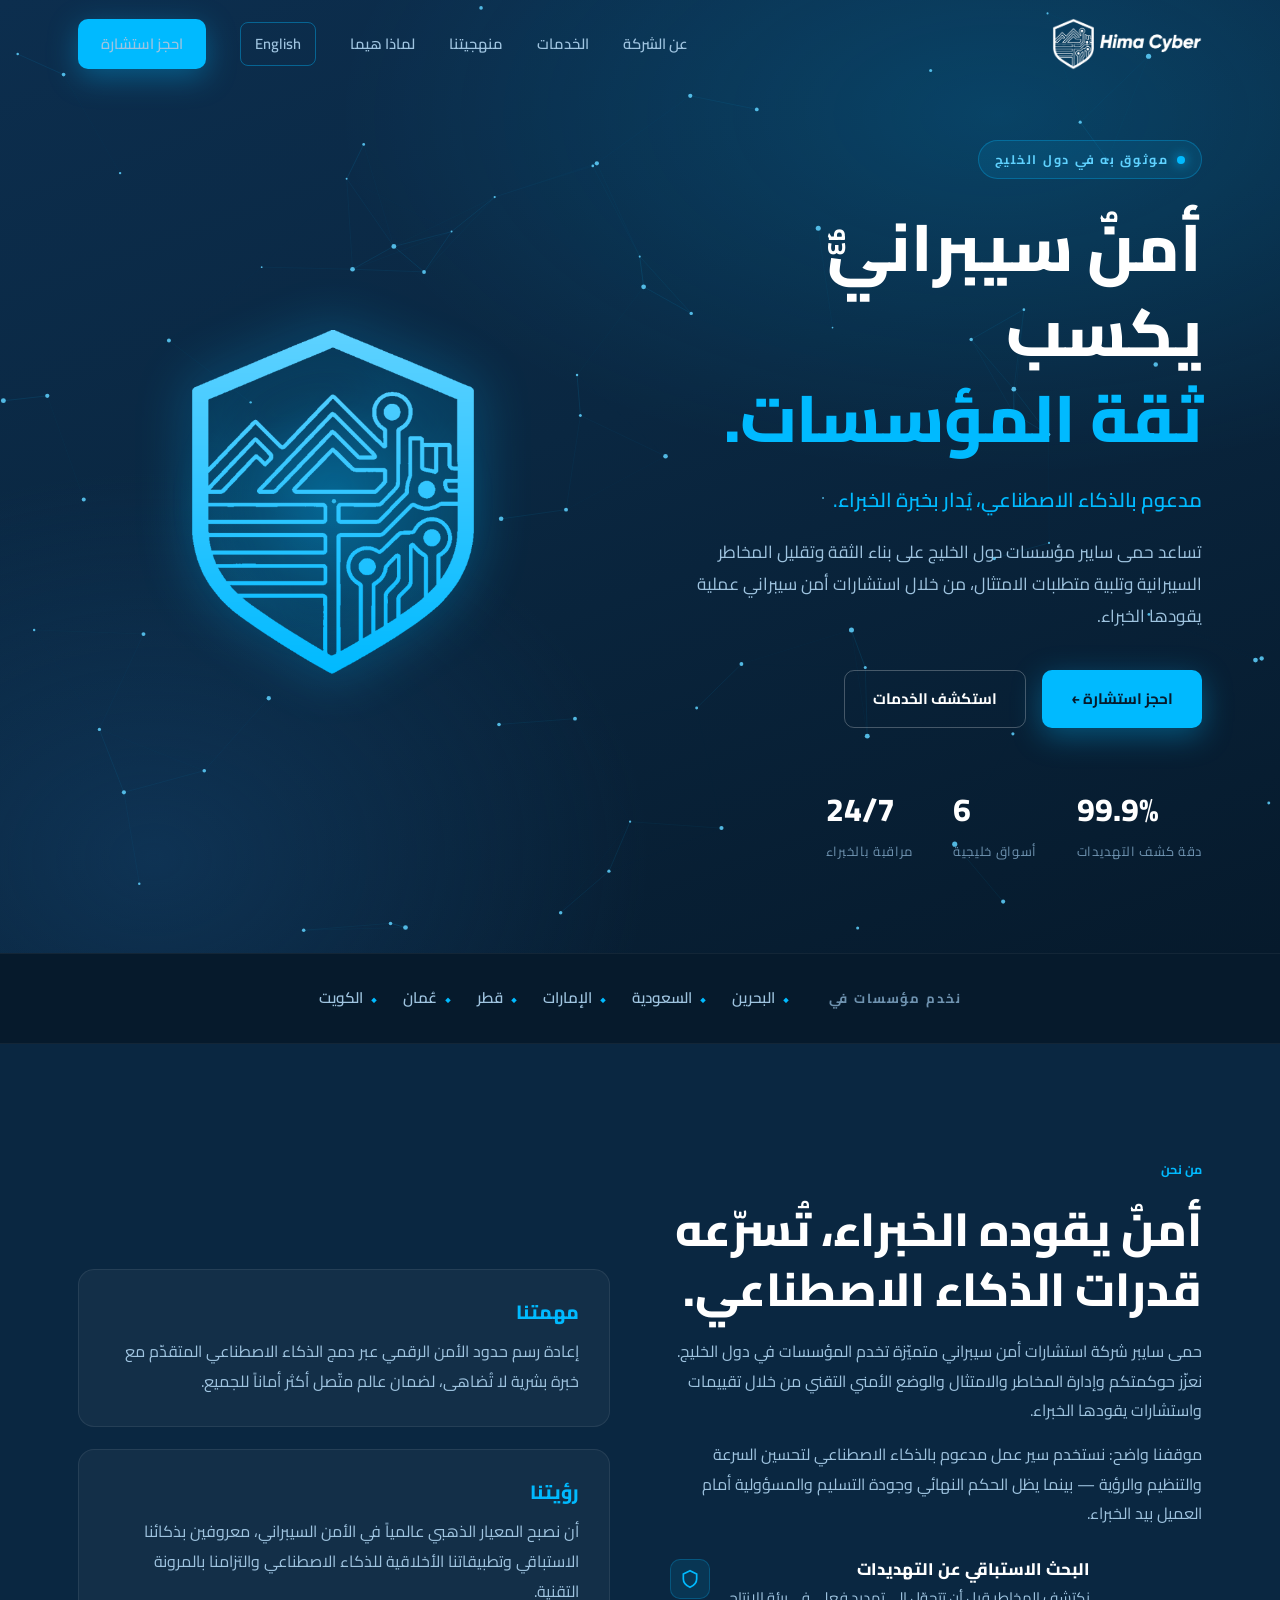
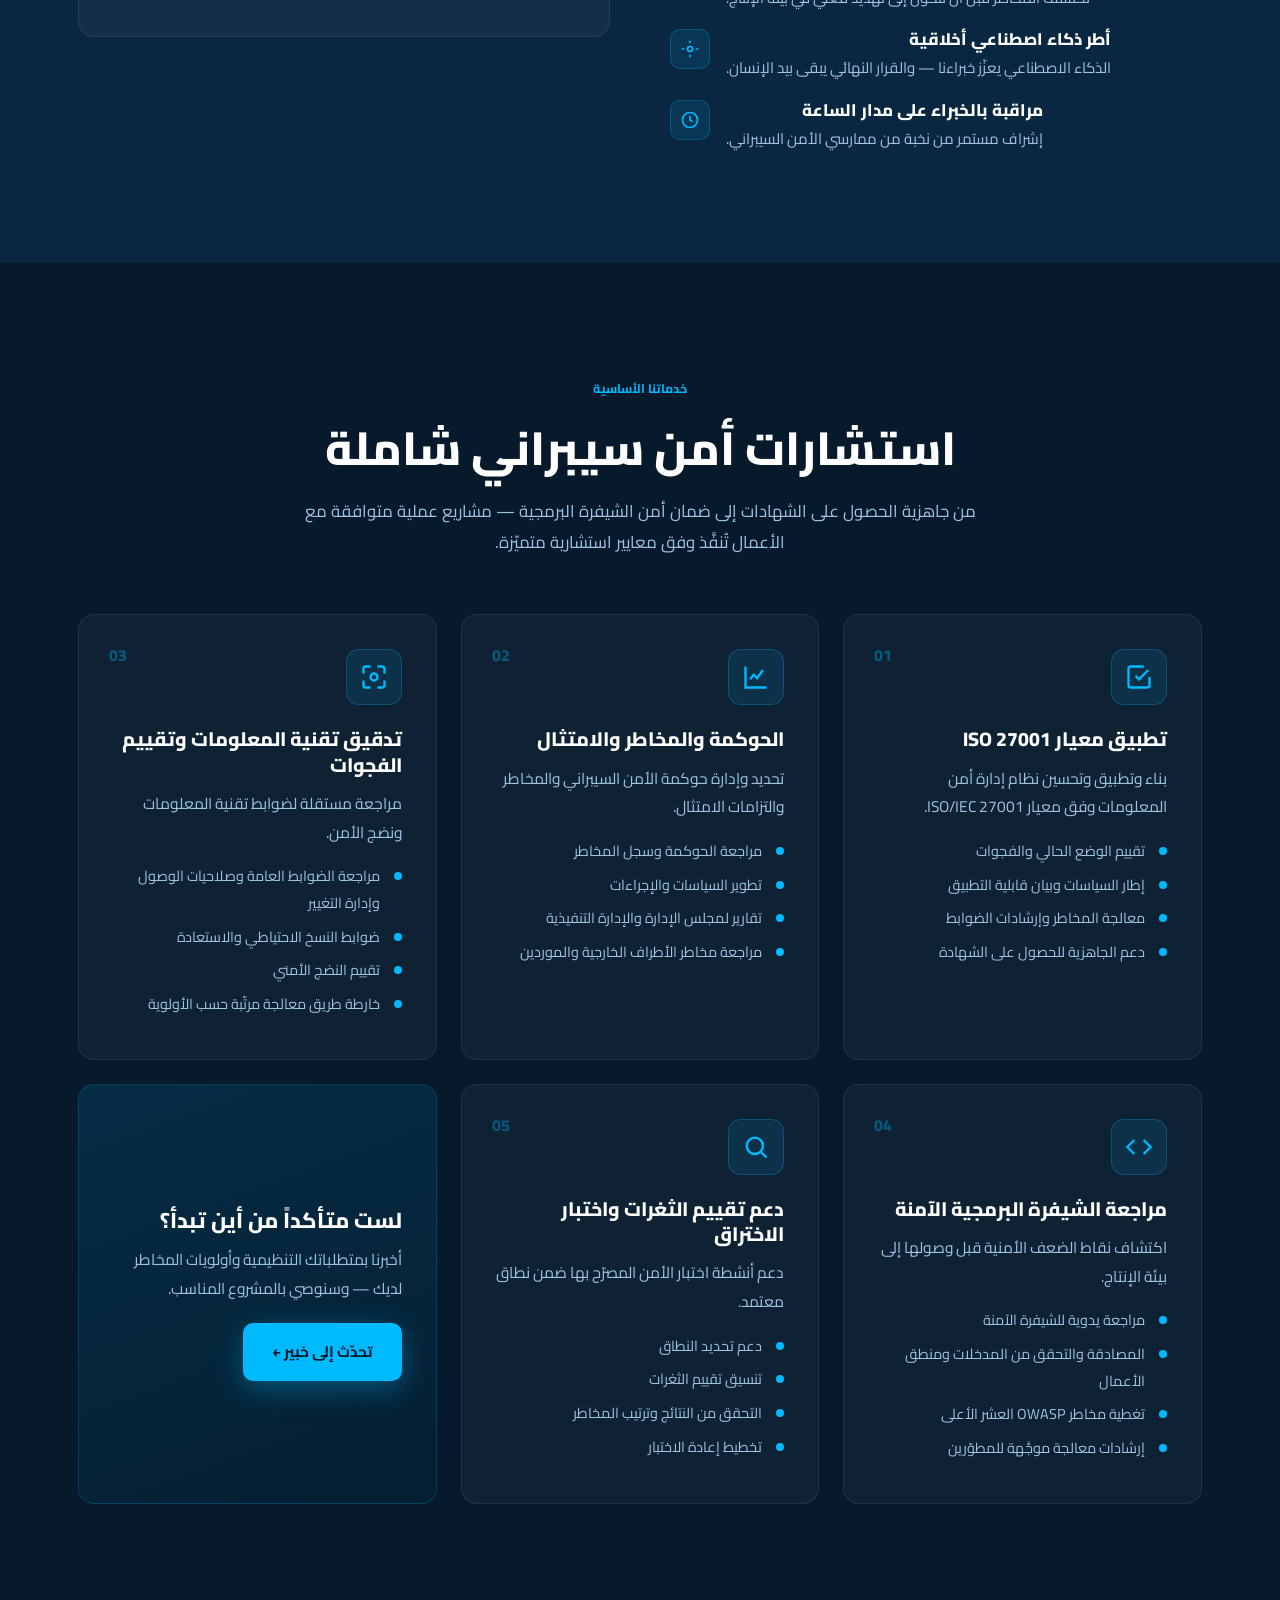
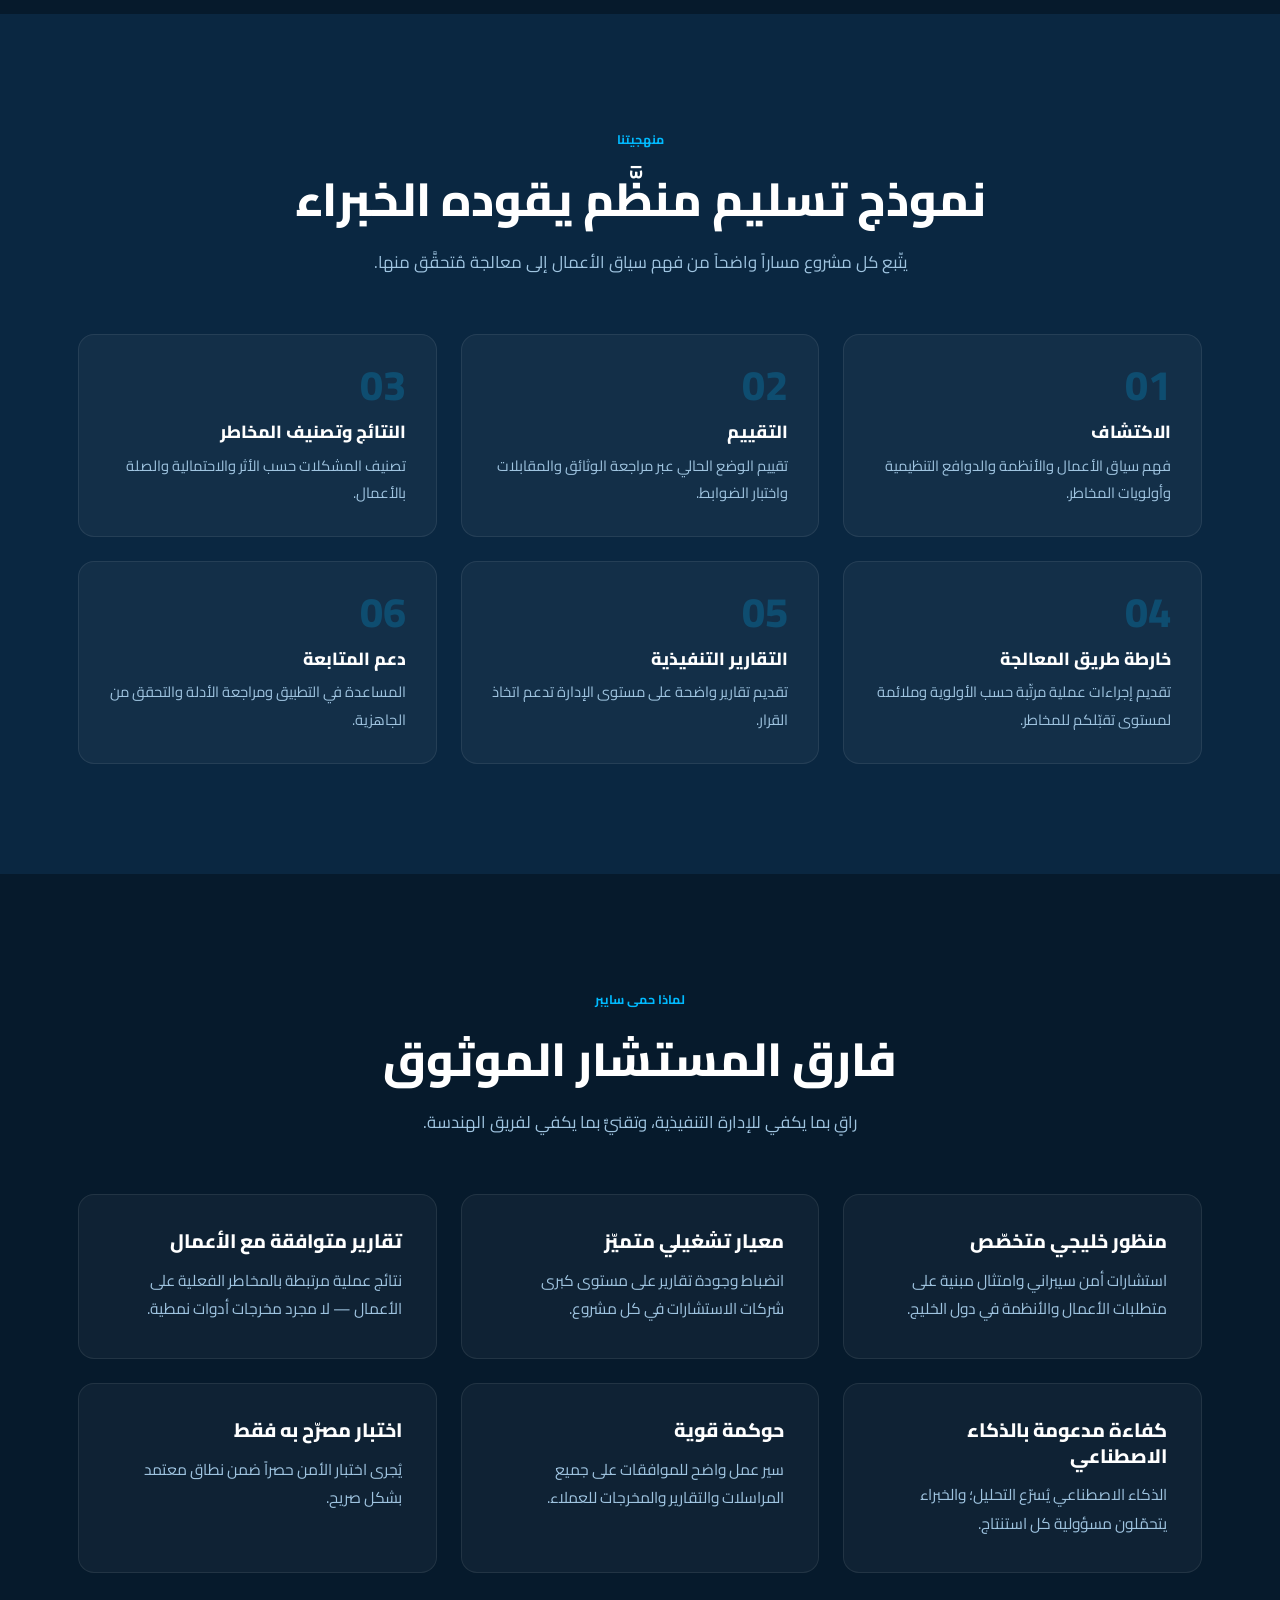
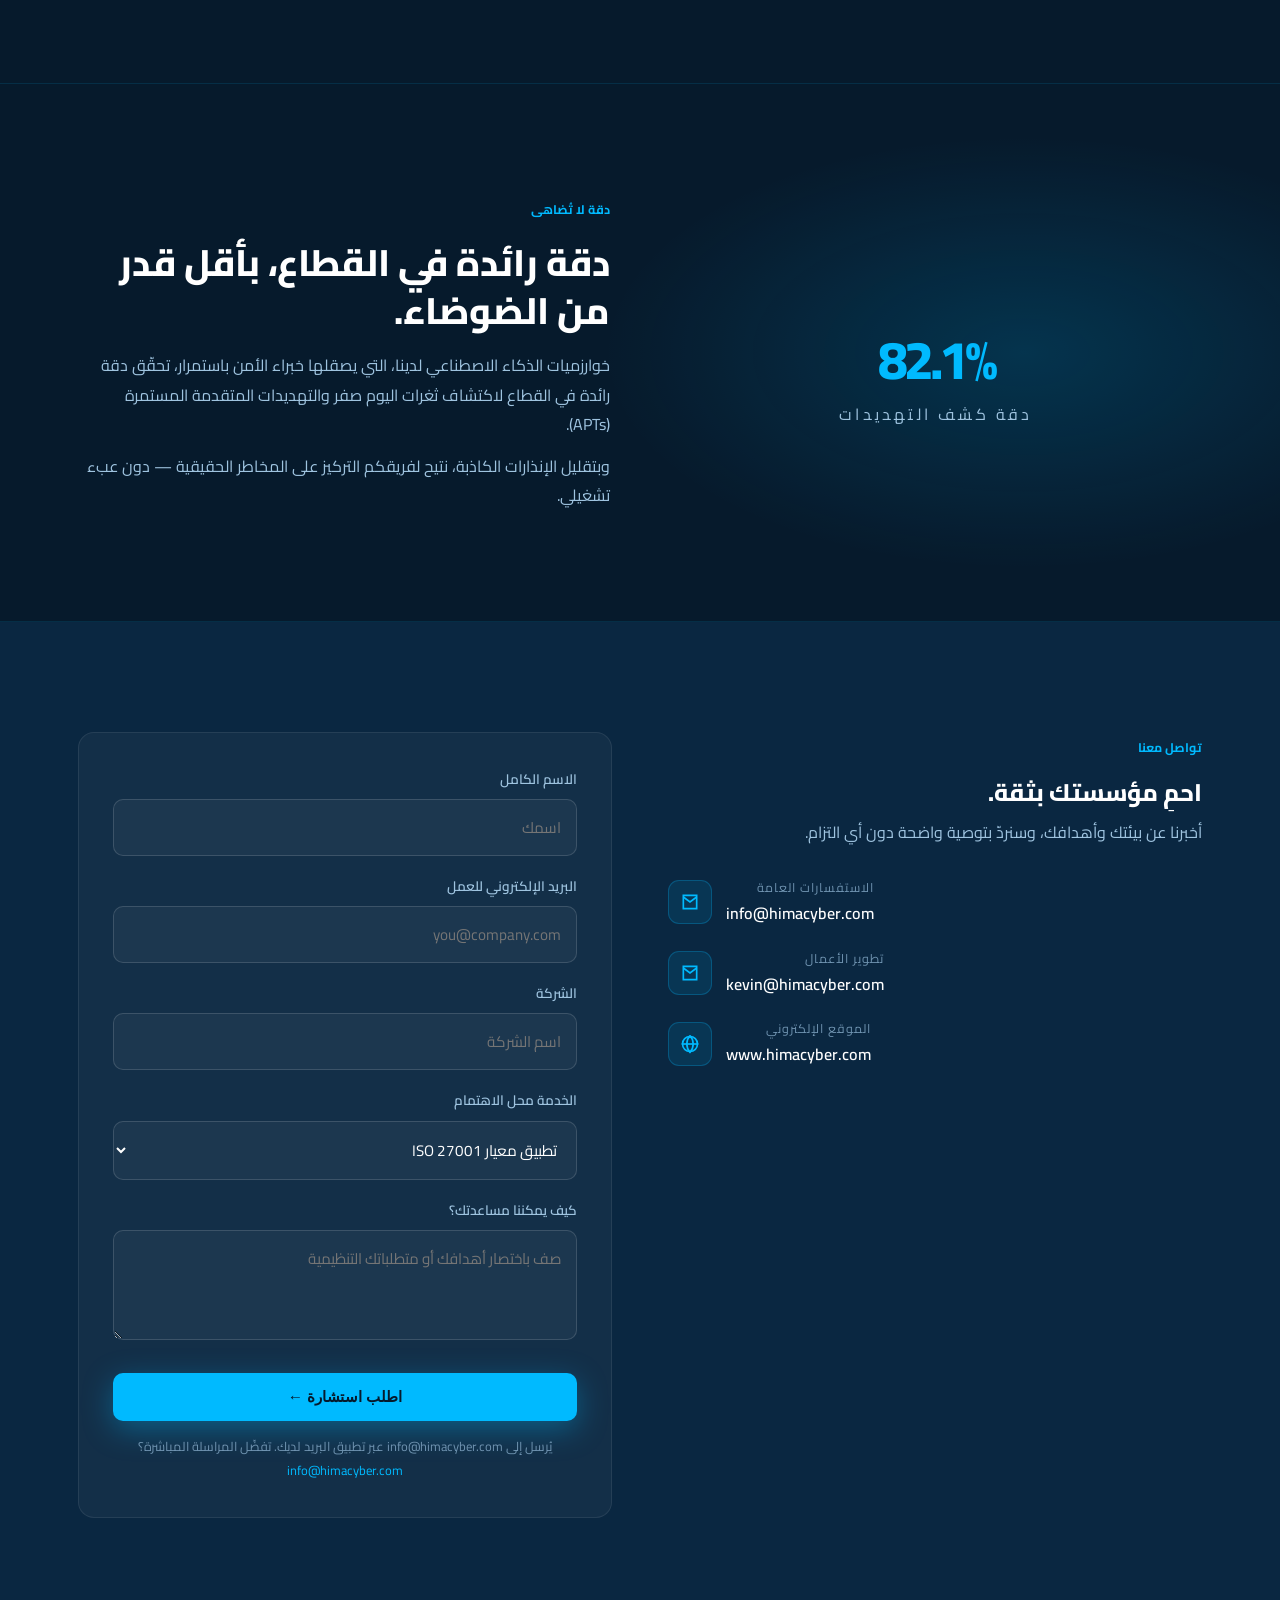
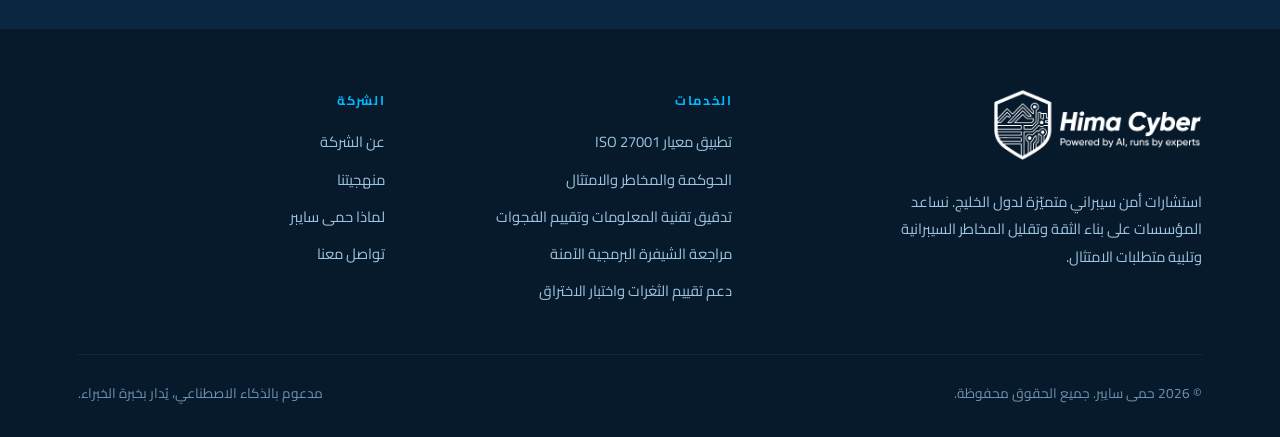
==== ar/index.html @ 875a9129 "Replace hero illustration with official brand shield mark Swap the hand-drawn SVG shield in the hero" ====
<!DOCTYPE html>
<html lang="ar" dir="rtl">
<head>
  <meta charset="UTF-8" />
  <meta name="viewport" content="width=device-width, initial-scale=1.0" />
  <title>حمى سايبر — مدعوم بالذكاء الاصطناعي، يُدار بخبرة الخبراء</title>
  <meta name="description" content="حمى سايبر شركة استشارات أمن سيبراني متميّزة تخدم دول الخليج. تطبيق ISO 27001، استشارات الحوكمة والمخاطر والامتثال، تدقيق تقنية المعلومات، مراجعة الشيفرة الآمنة، ودعم اختبار الاختراق — مدعوم بالذكاء الاصطناعي، يُدار بخبرة الخبراء." />
  <link rel="icon" type="image/png" href="../assets/favicon.png" />
  <link rel="apple-touch-icon" href="../assets/hima-shield.png" />
  <link rel="alternate" hreflang="en" href="../" />
  <link rel="alternate" hreflang="ar" href="./" />
  <link rel="preconnect" href="https://fonts.googleapis.com" />
  <link rel="preconnect" href="https://fonts.gstatic.com" crossorigin />
  <link href="https://fonts.googleapis.com/css2?family=Cairo:wght@400;500;600;700;800&family=Montserrat:ital,wght@0,600;0,800;1,800&display=swap" rel="stylesheet" />
  <link rel="stylesheet" href="../styles.css" />
</head>
<body>

  <!-- ============ NAV ============ -->
  <header class="nav" id="nav">
    <div class="container nav__inner">
      <a href="#home" class="nav__logo" aria-label="حمى سايبر — الرئيسية">
        <img src="../assets/hima-logo-nav.png?v=2" alt="Hima Cyber" />
      </a>
      <nav class="nav__links" id="navLinks">
        <a href="#about">عن الشركة</a>
        <a href="#services">الخدمات</a>
        <a href="#process">منهجيتنا</a>
        <a href="#why">لماذا هيما</a>
        <a href="../" class="nav__lang" hreflang="en" lang="en">English</a>
        <a href="#contact" class="btn btn--primary">احجز استشارة</a>
      </nav>
      <button class="nav__toggle" id="navToggle" aria-label="القائمة">
        <span></span><span></span><span></span>
      </button>
    </div>
  </header>

  <!-- ============ HERO ============ -->
  <section class="hero" id="home">
    <canvas id="hero-canvas"></canvas>
    <div class="container">
      <div class="hero__grid">
        <div class="hero__copy">
          <span class="hero__badge"><span class="dot"></span> موثوق به في دول الخليج</span>
          <h1>أمنٌ سيبرانيٌّ يكسب<span class="accent">ثقة المؤسسات.</span></h1>
          <p class="hero__tagline">مدعوم بالذكاء الاصطناعي، يُدار بخبرة الخبراء.</p>
          <p class="hero__sub">تساعد حمى سايبر مؤسسات دول الخليج على بناء الثقة وتقليل المخاطر السيبرانية وتلبية متطلبات الامتثال، من خلال استشارات أمن سيبراني عملية يقودها الخبراء.</p>
          <div class="hero__cta">
            <a href="#contact" class="btn btn--primary">احجز استشارة ←</a>
            <a href="#services" class="btn btn--ghost">استكشف الخدمات</a>
          </div>
          <div class="hero__stats">
            <div class="hero__stat"><div class="n">99.9%</div><div class="l">دقة كشف التهديدات</div></div>
            <div class="hero__stat"><div class="n">6</div><div class="l">أسواق خليجية</div></div>
            <div class="hero__stat"><div class="n">24/7</div><div class="l">مراقبة بالخبراء</div></div>
          </div>
        </div>
        <div class="hero__visual" aria-hidden="true">
          <!-- Official Hima Cyber shield mark, recolored to brand cyber-blue -->
          <div class="hero__shield-stage">
            <span class="hero__shield-halo"></span>
            <img class="hero__shield" src="../assets/hima-shield-cyber.png?v=1" alt="" width="380" height="380">
            <span class="hero__shield-scan"></span>
          </div>
        </div>
      </div>
    </div>
  </section>

  <!-- ============ TRUST ============ -->
  <div class="trust">
    <div class="container trust__inner">
      <span class="trust__label">نخدم مؤسسات في</span>
      <div class="trust__regions">
        <span>البحرين</span><span>السعودية</span><span>الإمارات</span><span>قطر</span><span>عُمان</span><span>الكويت</span>
      </div>
    </div>
  </div>

  <!-- ============ ABOUT ============ -->
  <section class="section" id="about">
    <div class="container">
      <div class="split">
        <div class="reveal">
          <span class="eyebrow">من نحن</span>
          <h2 style="font-size:clamp(1.9rem,4vw,2.9rem)">أمنٌ يقوده الخبراء، تُسرّعه قدرات الذكاء الاصطناعي.</h2>
          <p style="color:var(--muted);margin-top:18px;">حمى سايبر شركة استشارات أمن سيبراني متميّزة تخدم المؤسسات في دول الخليج. نعزّز حوكمتكم وإدارة المخاطر والامتثال والوضع الأمني التقني من خلال تقييمات واستشارات يقودها الخبراء.</p>
          <p style="color:var(--muted);margin-top:14px;">موقفنا واضح: نستخدم سير عمل مدعوم بالذكاء الاصطناعي لتحسين السرعة والتنظيم والرؤية — بينما يظل الحكم النهائي وجودة التسليم والمسؤولية أمام العميل بيد الخبراء.</p>
          <div class="about__points">
            <div class="about__point">
              <span class="ic"><svg viewBox="0 0 24 24" fill="none" stroke-width="2"><path d="M12 2 4 6v6c0 5 3.5 8 8 10 4.5-2 8-5 8-10V6z"/></svg></span>
              <div><h4>البحث الاستباقي عن التهديدات</h4><p>نكتشف المخاطر قبل أن تتحوّل إلى تهديد فعلي في بيئة الإنتاج.</p></div>
            </div>
            <div class="about__point">
              <span class="ic"><svg viewBox="0 0 24 24" fill="none" stroke-width="2"><circle cx="12" cy="12" r="3"/><path d="M12 2v3M12 19v3M2 12h3M19 12h3"/></svg></span>
              <div><h4>أطر ذكاء اصطناعي أخلاقية</h4><p>الذكاء الاصطناعي يعزّز خبراءنا — والقرار النهائي يبقى بيد الإنسان.</p></div>
            </div>
            <div class="about__point">
              <span class="ic"><svg viewBox="0 0 24 24" fill="none" stroke-width="2"><circle cx="12" cy="12" r="9"/><path d="M12 7v5l3 2"/></svg></span>
              <div><h4>مراقبة بالخبراء على مدار الساعة</h4><p>إشراف مستمر من نخبة من ممارسي الأمن السيبراني.</p></div>
            </div>
          </div>
        </div>
        <div class="reveal">
          <div class="mv-card">
            <h3>مهمتنا</h3>
            <p>إعادة رسم حدود الأمن الرقمي عبر دمج الذكاء الاصطناعي المتقدّم مع خبرة بشرية لا تُضاهى، لضمان عالم متّصل أكثر أماناً للجميع.</p>
          </div>
          <div class="mv-card">
            <h3>رؤيتنا</h3>
            <p>أن نصبح المعيار الذهبي عالمياً في الأمن السيبراني، معروفين بذكائنا الاستباقي وتطبيقاتنا الأخلاقية للذكاء الاصطناعي والتزامنا بالمرونة التقنية.</p>
          </div>
        </div>
      </div>
    </div>
  </section>

  <!-- ============ SERVICES ============ -->
  <section class="section section--alt" id="services">
    <div class="container">
      <div class="section-head center reveal">
        <span class="eyebrow">خدماتنا الأساسية</span>
        <h2>استشارات أمن سيبراني شاملة</h2>
        <p>من جاهزية الحصول على الشهادات إلى ضمان أمن الشيفرة البرمجية — مشاريع عملية متوافقة مع الأعمال تُنفَّذ وفق معايير استشارية متميّزة.</p>
      </div>
      <div class="grid grid--3">
        <article class="card reveal">
          <span class="card__num">01</span>
          <div class="card__icon"><svg viewBox="0 0 24 24" fill="none" stroke-width="2"><path d="M9 11l3 3 8-8"/><path d="M21 12v7a2 2 0 0 1-2 2H5a2 2 0 0 1-2-2V5a2 2 0 0 1 2-2h11"/></svg></div>
          <h3>تطبيق معيار ISO 27001</h3>
          <p>بناء وتطبيق وتحسين نظام إدارة أمن المعلومات وفق معيار ISO/IEC 27001.</p>
          <ul>
            <li>تقييم الوضع الحالي والفجوات</li>
            <li>إطار السياسات وبيان قابلية التطبيق</li>
            <li>معالجة المخاطر وإرشادات الضوابط</li>
            <li>دعم الجاهزية للحصول على الشهادة</li>
          </ul>
        </article>
        <article class="card reveal">
          <span class="card__num">02</span>
          <div class="card__icon"><svg viewBox="0 0 24 24" fill="none" stroke-width="2"><path d="M3 3v18h18"/><path d="M7 14l3-4 3 3 5-7"/></svg></div>
          <h3>الحوكمة والمخاطر والامتثال</h3>
          <p>تحديد وإدارة حوكمة الأمن السيبراني والمخاطر والتزامات الامتثال.</p>
          <ul>
            <li>مراجعة الحوكمة وسجل المخاطر</li>
            <li>تطوير السياسات والإجراءات</li>
            <li>تقارير لمجلس الإدارة والإدارة التنفيذية</li>
            <li>مراجعة مخاطر الأطراف الخارجية والموردين</li>
          </ul>
        </article>
        <article class="card reveal">
          <span class="card__num">03</span>
          <div class="card__icon"><svg viewBox="0 0 24 24" fill="none" stroke-width="2"><path d="M9 3H5a2 2 0 0 0-2 2v4M15 3h4a2 2 0 0 1 2 2v4M9 21H5a2 2 0 0 1-2-2v-4M15 21h4a2 2 0 0 0 2-2v-4"/><circle cx="12" cy="12" r="3"/></svg></div>
          <h3>تدقيق تقنية المعلومات وتقييم الفجوات</h3>
          <p>مراجعة مستقلة لضوابط تقنية المعلومات ونضج الأمن.</p>
          <ul>
            <li>مراجعة الضوابط العامة وصلاحيات الوصول وإدارة التغيير</li>
            <li>ضوابط النسخ الاحتياطي والاستعادة</li>
            <li>تقييم النضج الأمني</li>
            <li>خارطة طريق معالجة مرتّبة حسب الأولوية</li>
          </ul>
        </article>
        <article class="card reveal">
          <span class="card__num">04</span>
          <div class="card__icon"><svg viewBox="0 0 24 24" fill="none" stroke-width="2"><path d="M16 18l6-6-6-6M8 6l-6 6 6 6"/></svg></div>
          <h3>مراجعة الشيفرة البرمجية الآمنة</h3>
          <p>اكتشاف نقاط الضعف الأمنية قبل وصولها إلى بيئة الإنتاج.</p>
          <ul>
            <li>مراجعة يدوية للشيفرة الآمنة</li>
            <li>المصادقة والتحقق من المدخلات ومنطق الأعمال</li>
            <li>تغطية مخاطر OWASP العشر الأعلى</li>
            <li>إرشادات معالجة موجَّهة للمطوّرين</li>
          </ul>
        </article>
        <article class="card reveal">
          <span class="card__num">05</span>
          <div class="card__icon"><svg viewBox="0 0 24 24" fill="none" stroke-width="2"><circle cx="11" cy="11" r="7"/><path d="M21 21l-4.3-4.3"/></svg></div>
          <h3>دعم تقييم الثغرات واختبار الاختراق</h3>
          <p>دعم أنشطة اختبار الأمن المصرّح بها ضمن نطاق معتمد.</p>
          <ul>
            <li>دعم تحديد النطاق</li>
            <li>تنسيق تقييم الثغرات</li>
            <li>التحقق من النتائج وترتيب المخاطر</li>
            <li>تخطيط إعادة الاختبار</li>
          </ul>
        </article>
        <article class="card reveal" style="display:flex;flex-direction:column;justify-content:center;background:linear-gradient(160deg,rgba(0,186,255,.12),rgba(0,186,255,.03));border-color:var(--card-border)">
          <h3 style="font-size:1.35rem">لست متأكداً من أين تبدأ؟</h3>
          <p>أخبرنا بمتطلباتك التنظيمية وأولويات المخاطر لديك — وسنوصي بالمشروع المناسب.</p>
          <a href="#contact" class="btn btn--primary" style="margin-top:20px;align-self:flex-start;">تحدّث إلى خبير ←</a>
        </article>
      </div>
    </div>
  </section>

  <!-- ============ PROCESS ============ -->
  <section class="section" id="process">
    <div class="container">
      <div class="section-head center reveal">
        <span class="eyebrow">منهجيتنا</span>
        <h2>نموذج تسليم منظَّم يقوده الخبراء</h2>
        <p>يتّبع كل مشروع مساراً واضحاً من فهم سياق الأعمال إلى معالجة مُتحقَّق منها.</p>
      </div>
      <div class="process">
        <div class="step reveal"><div class="step__n">01</div><h4>الاكتشاف</h4><p>فهم سياق الأعمال والأنظمة والدوافع التنظيمية وأولويات المخاطر.</p></div>
        <div class="step reveal"><div class="step__n">02</div><h4>التقييم</h4><p>تقييم الوضع الحالي عبر مراجعة الوثائق والمقابلات واختبار الضوابط.</p></div>
        <div class="step reveal"><div class="step__n">03</div><h4>النتائج وتصنيف المخاطر</h4><p>تصنيف المشكلات حسب الأثر والاحتمالية والصلة بالأعمال.</p></div>
        <div class="step reveal"><div class="step__n">04</div><h4>خارطة طريق المعالجة</h4><p>تقديم إجراءات عملية مرتّبة حسب الأولوية وملائمة لمستوى تقبّلكم للمخاطر.</p></div>
        <div class="step reveal"><div class="step__n">05</div><h4>التقارير التنفيذية</h4><p>تقديم تقارير واضحة على مستوى الإدارة تدعم اتخاذ القرار.</p></div>
        <div class="step reveal"><div class="step__n">06</div><h4>دعم المتابعة</h4><p>المساعدة في التطبيق ومراجعة الأدلة والتحقق من الجاهزية.</p></div>
      </div>
    </div>
  </section>

  <!-- ============ WHY ============ -->
  <section class="section section--alt" id="why">
    <div class="container">
      <div class="section-head center reveal">
        <span class="eyebrow">لماذا حمى سايبر</span>
        <h2>فارق المستشار الموثوق</h2>
        <p>راقٍ بما يكفي للإدارة التنفيذية، وتقنيٌّ بما يكفي لفريق الهندسة.</p>
      </div>
      <div class="grid grid--3">
        <div class="card reveal"><h3>منظور خليجي متخصّص</h3><p>استشارات أمن سيبراني وامتثال مبنية على متطلبات الأعمال والأنظمة في دول الخليج.</p></div>
        <div class="card reveal"><h3>معيار تشغيلي متميّز</h3><p>انضباط وجودة تقارير على مستوى كبرى شركات الاستشارات في كل مشروع.</p></div>
        <div class="card reveal"><h3>تقارير متوافقة مع الأعمال</h3><p>نتائج عملية مرتبطة بالمخاطر الفعلية على الأعمال — لا مجرد مخرجات أدوات نمطية.</p></div>
        <div class="card reveal"><h3>كفاءة مدعومة بالذكاء الاصطناعي</h3><p>الذكاء الاصطناعي يُسرّع التحليل؛ والخبراء يتحمّلون مسؤولية كل استنتاج.</p></div>
        <div class="card reveal"><h3>حوكمة قوية</h3><p>سير عمل واضح للموافقات على جميع المراسلات والتقارير والمخرجات للعملاء.</p></div>
        <div class="card reveal"><h3>اختبار مصرّح به فقط</h3><p>يُجرى اختبار الأمن حصراً ضمن نطاق معتمد بشكل صريح.</p></div>
      </div>
    </div>
  </section>

  <!-- ============ STATS ============ -->
  <section class="section statband">
    <div class="container">
      <div class="statband__grid">
        <div class="reveal" style="text-align:center;">
          <div class="bignum"><span class="count" data-count="99.9">0</span><span>%</span></div>
          <div class="l">دقة كشف التهديدات</div>
        </div>
        <div class="reveal">
          <span class="eyebrow">دقة لا تُضاهى</span>
          <h2 style="font-size:clamp(1.6rem,3.4vw,2.3rem)">دقة رائدة في القطاع، بأقل قدر من الضوضاء.</h2>
          <p style="color:var(--muted);margin-top:16px;">خوارزميات الذكاء الاصطناعي لدينا، التي يصقلها خبراء الأمن باستمرار، تحقّق دقة رائدة في القطاع لاكتشاف ثغرات اليوم صفر والتهديدات المتقدمة المستمرة (APTs).</p>
          <p style="color:var(--muted);margin-top:12px;">وبتقليل الإنذارات الكاذبة، نتيح لفريقكم التركيز على المخاطر الحقيقية — دون عبء تشغيلي.</p>
        </div>
      </div>
    </div>
  </section>

  <!-- ============ CONTACT ============ -->
  <section class="section" id="contact">
    <div class="container">
      <div class="contact__grid">
        <div class="contact__info reveal">
          <span class="eyebrow">تواصل معنا</span>
          <h3>احمِ مؤسستك بثقة.</h3>
          <p>أخبرنا عن بيئتك وأهدافك، وسنردّ بتوصية واضحة دون أي التزام.</p>
          <div class="contact__item">
            <span class="ic"><svg viewBox="0 0 24 24" fill="none" stroke-width="2"><path d="M4 4h16v16H4z"/><path d="m4 6 8 6 8-6"/></svg></span>
            <div class="t"><span>الاستفسارات العامة</span><a href="mailto:info@himacyber.com">info@himacyber.com</a></div>
          </div>
          <div class="contact__item">
            <span class="ic"><svg viewBox="0 0 24 24" fill="none" stroke-width="2"><path d="M4 4h16v16H4z"/><path d="m4 6 8 6 8-6"/></svg></span>
            <div class="t"><span>تطوير الأعمال</span><a href="mailto:kevin@himacyber.com">kevin@himacyber.com</a></div>
          </div>
          <div class="contact__item">
            <span class="ic"><svg viewBox="0 0 24 24" fill="none" stroke-width="2"><circle cx="12" cy="12" r="9"/><path d="M2 12h20"/><path d="M12 2a15 15 0 0 1 0 20 15 15 0 0 1 0-20"/></svg></span>
            <div class="t"><span>الموقع الإلكتروني</span><b>www.himacyber.com</b></div>
          </div>
        </div>
        <form id="contactForm" class="reveal" onsubmit="return false;">
          <div class="field"><label for="name">الاسم الكامل</label><input id="name" type="text" placeholder="اسمك" required /></div>
          <div class="field"><label for="email">البريد الإلكتروني للعمل</label><input id="email" type="email" placeholder="you@company.com" required /></div>
          <div class="field"><label for="company">الشركة</label><input id="company" type="text" placeholder="اسم الشركة" /></div>
          <div class="field"><label for="service">الخدمة محل الاهتمام</label>
            <select id="service">
              <option>تطبيق معيار ISO 27001</option>
              <option>الحوكمة والمخاطر والامتثال</option>
              <option>تدقيق تقنية المعلومات وتقييم الفجوات</option>
              <option>مراجعة الشيفرة البرمجية الآمنة</option>
              <option>دعم تقييم الثغرات واختبار الاختراق</option>
              <option>لست متأكداً بعد</option>
            </select>
          </div>
          <div class="field"><label for="msg">كيف يمكننا مساعدتك؟</label><textarea id="msg" placeholder="صف باختصار أهدافك أو متطلباتك التنظيمية"></textarea></div>
          <button class="btn btn--primary" type="submit">اطلب استشارة ←</button>
          <p class="form-note">يُرسل إلى info@himacyber.com عبر تطبيق البريد لديك. تفضّل المراسلة المباشرة؟ <a href="mailto:info@himacyber.com" style="color:var(--cyber)">info@himacyber.com</a></p>
        </form>
      </div>
    </div>
  </section>

  <!-- ============ FOOTER ============ -->
  <footer class="footer">
    <div class="container">
      <div class="footer__top">
        <div class="footer__brand">
          <img src="../assets/hima-logo-full.png?v=2" alt="Hima Cyber — Powered by AI, runs by experts" />
          <p>استشارات أمن سيبراني متميّزة لدول الخليج. نساعد المؤسسات على بناء الثقة وتقليل المخاطر السيبرانية وتلبية متطلبات الامتثال.</p>
        </div>
        <div class="footer__col">
          <h5>الخدمات</h5>
          <a href="#services">تطبيق معيار ISO 27001</a>
          <a href="#services">الحوكمة والمخاطر والامتثال</a>
          <a href="#services">تدقيق تقنية المعلومات وتقييم الفجوات</a>
          <a href="#services">مراجعة الشيفرة البرمجية الآمنة</a>
          <a href="#services">دعم تقييم الثغرات واختبار الاختراق</a>
        </div>
        <div class="footer__col">
          <h5>الشركة</h5>
          <a href="#about">عن الشركة</a>
          <a href="#process">منهجيتنا</a>
          <a href="#why">لماذا حمى سايبر</a>
          <a href="#contact">تواصل معنا</a>
        </div>
      </div>
      <div class="footer__bottom">
        <p>© <span id="year"></span> حمى سايبر. جميع الحقوق محفوظة.</p>
        <p>مدعوم بالذكاء الاصطناعي، يُدار بخبرة الخبراء.</p>
      </div>
    </div>
  </footer>

  <script src="../script.js"></script>
</body>
</html>
---- styles.css ----
/* ============================================================
   Hima Cyber — Brand stylesheet
   Hima Navy #0A2741 · Cyber Blue #00BAFF · Pure White #FFFFFF
   Typography: Montserrat (Bold headlines, Regular body)
   ============================================================ */

:root {
  --navy: #0A2741;
  --navy-900: #061a2c;
  --navy-800: #0d3055;
  --navy-700: #134069;
  --cyber: #00BAFF;
  --cyber-soft: #5fd2ff;
  --white: #FFFFFF;
  --muted: #9FC4E0;
  --muted-dim: #6f93b0;
  --card: rgba(255, 255, 255, 0.04);
  --card-border: rgba(0, 186, 255, 0.18);
  --maxw: 1180px;
  --ease: cubic-bezier(0.16, 1, 0.3, 1);
}

* { margin: 0; padding: 0; box-sizing: border-box; }

html { scroll-behavior: smooth; scroll-padding-top: 84px; }

body {
  font-family: 'Montserrat', -apple-system, BlinkMacSystemFont, 'Segoe UI', Arial, sans-serif;
  background: var(--navy);
  color: var(--white);
  line-height: 1.65;
  -webkit-font-smoothing: antialiased;
  overflow-x: hidden;
}

h1, h2, h3, h4 { font-weight: 800; line-height: 1.12; letter-spacing: -0.01em; }

a { color: inherit; text-decoration: none; }

/* Language switcher */
.nav__lang { font-size: 0.9rem; font-weight: 700; color: var(--cyber); border: 1px solid rgba(0,186,255,.4); padding: 7px 14px; border-radius: 8px; transition: background .2s, color .2s; }
.nav__lang:hover { background: var(--cyber); color: var(--navy-900) !important; }

.container { width: 100%; max-width: var(--maxw); margin: 0 auto; padding: 0 28px; }

.accent { color: var(--cyber); }

.eyebrow {
  display: inline-block;
  font-size: 0.78rem;
  font-weight: 700;
  letter-spacing: 0.22em;
  text-transform: uppercase;
  color: var(--cyber);
  margin-bottom: 18px;
}

.section { padding: 110px 0; position: relative; }
.section--alt { background: var(--navy-900); }

.section-head { max-width: 720px; margin-bottom: 56px; }
.section-head.center { margin-left: auto; margin-right: auto; text-align: center; }
.section-head h2 { font-size: clamp(1.9rem, 4vw, 2.9rem); }
.section-head p { color: var(--muted); margin-top: 18px; font-size: 1.05rem; }

/* ---------- Buttons ---------- */
.btn {
  display: inline-flex; align-items: center; gap: 10px;
  font-weight: 700; font-size: 0.95rem;
  padding: 14px 28px; border-radius: 10px;
  cursor: pointer; border: 1.5px solid transparent;
  transition: transform .25s var(--ease), box-shadow .25s var(--ease), background .25s, color .25s;
}
.btn--primary { background: var(--cyber); color: var(--navy-900); box-shadow: 0 8px 30px rgba(0,186,255,.35); }
.btn--primary:hover { transform: translateY(-3px); box-shadow: 0 14px 40px rgba(0,186,255,.5); }
.btn--ghost { border-color: rgba(255,255,255,.25); color: var(--white); }
.btn--ghost:hover { border-color: var(--cyber); color: var(--cyber); transform: translateY(-3px); }

/* ---------- Navbar ---------- */
.nav {
  position: fixed; top: 0; left: 0; right: 0; z-index: 100;
  transition: background .3s, box-shadow .3s, padding .3s;
  padding: 18px 0;
}
.nav.scrolled {
  background: rgba(6, 26, 44, 0.92);
  backdrop-filter: blur(14px);
  box-shadow: 0 1px 0 rgba(0,186,255,.12), 0 10px 30px rgba(0,0,0,.4);
  padding: 12px 0;
}
.nav__inner { display: flex; align-items: center; justify-content: space-between; }
.nav__logo img { height: 52px; width: auto; display: block; }
.nav.scrolled .nav__logo img { height: 44px; }
@media (max-width: 560px) { .nav__logo img { height: 44px; } }
.nav__links { display: flex; align-items: center; gap: 34px; }
.nav__links a { font-size: 0.92rem; font-weight: 600; color: var(--muted); transition: color .2s; }
.nav__links a:hover { color: var(--white); }
.nav__links .btn { padding: 10px 22px; }
.nav__toggle { display: none; background: none; border: none; cursor: pointer; flex-direction: column; gap: 5px; }
.nav__toggle span { width: 26px; height: 2.5px; background: var(--white); border-radius: 2px; transition: .3s; }

/* ---------- Hero ---------- */
.hero {
  position: relative; min-height: 100vh;
  display: flex; align-items: center;
  padding: 140px 0 90px;
  overflow: hidden;
  background:
    radial-gradient(1100px 600px at 78% 12%, rgba(0,186,255,.18), transparent 60%),
    radial-gradient(900px 700px at 12% 90%, rgba(19,64,105,.55), transparent 55%),
    linear-gradient(160deg, #0c2e4e 0%, var(--navy) 45%, var(--navy-900) 100%);
}
#hero-canvas { position: absolute; inset: 0; width: 100%; height: 100%; z-index: 0; }
.hero .container { position: relative; z-index: 2; }
.hero__grid { display: grid; grid-template-columns: 1.05fr 0.95fr; gap: 50px; align-items: center; }
.hero__badge {
  display: inline-flex; align-items: center; gap: 8px;
  font-size: 0.78rem; font-weight: 700; letter-spacing: 0.14em; text-transform: uppercase;
  color: var(--cyber-soft);
  background: rgba(0,186,255,.1); border: 1px solid rgba(0,186,255,.3);
  padding: 7px 16px; border-radius: 100px; margin-bottom: 26px;
}
.hero__badge .dot { width: 8px; height: 8px; border-radius: 50%; background: var(--cyber); box-shadow: 0 0 12px var(--cyber); animation: pulse 2s infinite; }
@keyframes pulse { 0%,100%{opacity:1;transform:scale(1)} 50%{opacity:.5;transform:scale(1.4)} }
.hero h1 { font-size: clamp(2.4rem, 5.2vw, 4.1rem); }
.hero h1 .accent { display: block; }
.hero__tagline { font-size: 1.25rem; font-weight: 600; color: var(--cyber); margin-top: 20px; font-style: italic; }
.hero__sub { color: var(--muted); font-size: 1.08rem; margin-top: 18px; max-width: 540px; }
.hero__cta { display: flex; gap: 16px; margin-top: 38px; flex-wrap: wrap; }
.hero__stats { display: flex; gap: 40px; margin-top: 52px; flex-wrap: wrap; }
.hero__stat .n { font-size: 2rem; font-weight: 800; color: var(--white); }
.hero__stat .l { font-size: 0.82rem; color: var(--muted-dim); letter-spacing: .05em; text-transform: uppercase; }
.hero__visual { display: flex; justify-content: center; }
.hero__visual svg { width: 100%; max-width: 460px; filter: drop-shadow(0 20px 60px rgba(0,186,255,.25)); }

/* ---------- Hero brand shield ---------- */
.hero__shield-stage {
  position: relative;
  width: 100%;
  max-width: 400px;
  aspect-ratio: 1 / 1;
  display: flex;
  align-items: center;
  justify-content: center;
}
.hero__shield {
  position: relative;
  z-index: 2;
  width: 86%;
  height: auto;
  filter: drop-shadow(0 0 26px rgba(0,186,255,.45));
  animation: shieldFloat 6s ease-in-out infinite, shieldGlow 3.6s ease-in-out infinite;
  will-change: transform, filter;
}
/* soft radial halo that breathes behind the shield */
.hero__shield-halo {
  position: absolute;
  z-index: 1;
  width: 78%;
  height: 78%;
  border-radius: 50%;
  background: radial-gradient(circle, rgba(0,186,255,.38) 0%, rgba(0,186,255,.12) 42%, transparent 70%);
  filter: blur(8px);
  animation: haloPulse 3.6s ease-in-out infinite;
}
/* thin scan line that sweeps down across the shield */
.hero__shield-scan {
  position: absolute;
  z-index: 3;
  top: 8%;
  left: 50%;
  width: 70%;
  height: 2px;
  transform: translateX(-50%);
  background: linear-gradient(90deg, transparent, rgba(95,210,255,.9), transparent);
  box-shadow: 0 0 12px rgba(0,186,255,.8);
  opacity: 0;
  animation: shieldScan 4.2s ease-in-out infinite;
  pointer-events: none;
}
@keyframes shieldFloat {
  0%, 100% { transform: translateY(0); }
  50%      { transform: translateY(-14px); }
}
@keyframes shieldGlow {
  0%, 100% { filter: drop-shadow(0 0 18px rgba(0,186,255,.35)); }
  50%      { filter: drop-shadow(0 0 34px rgba(0,186,255,.65)); }
}
@keyframes haloPulse {
  0%, 100% { opacity: .55; transform: scale(.92); }
  50%      { opacity: .95; transform: scale(1.04); }
}
@keyframes shieldScan {
  0%   { top: 10%; opacity: 0; }
  12%  { opacity: 1; }
  60%  { opacity: 1; }
  72%  { top: 86%; opacity: 0; }
  100% { top: 86%; opacity: 0; }
}
@media (prefers-reduced-motion: reduce) {
  .hero__shield, .hero__shield-halo, .hero__shield-scan { animation: none; }
  .hero__shield-scan { display: none; }
}

/* ---------- Trust bar ---------- */
.trust { background: var(--navy-900); padding: 30px 0; border-top: 1px solid rgba(255,255,255,.05); border-bottom: 1px solid rgba(255,255,255,.05); }
.trust__inner { display: flex; align-items: center; justify-content: center; gap: 14px 40px; flex-wrap: wrap; }
.trust__label { color: var(--muted-dim); font-size: .82rem; letter-spacing: .14em; text-transform: uppercase; font-weight: 700; }
.trust__regions { display: flex; gap: 12px 26px; flex-wrap: wrap; }
.trust__regions span { color: var(--muted); font-weight: 600; font-size: .95rem; }
.trust__regions span::before { content: "◆"; color: var(--cyber); margin-right: 8px; font-size: .6rem; vertical-align: middle; }

/* ---------- Cards grid ---------- */
.grid { display: grid; gap: 24px; }
.grid--2 { grid-template-columns: repeat(2, 1fr); }
.grid--3 { grid-template-columns: repeat(3, 1fr); }

.card {
  background: var(--card);
  border: 1px solid rgba(255,255,255,.08);
  border-radius: 16px; padding: 34px;
  transition: transform .35s var(--ease), border-color .35s, background .35s;
  position: relative; overflow: hidden;
}
.card::before {
  content: ""; position: absolute; top: 0; left: 0; right: 0; height: 3px;
  background: linear-gradient(90deg, var(--cyber), transparent);
  transform: scaleX(0); transform-origin: left; transition: transform .4s var(--ease);
}
.card:hover { transform: translateY(-6px); border-color: var(--card-border); background: rgba(0,186,255,.05); }
.card:hover::before { transform: scaleX(1); }
.card__icon { width: 56px; height: 56px; border-radius: 13px; background: rgba(0,186,255,.1); display: grid; place-items: center; margin-bottom: 22px; border: 1px solid rgba(0,186,255,.25); }
.card__icon svg { width: 28px; height: 28px; stroke: var(--cyber); }
.card h3 { font-size: 1.22rem; margin-bottom: 12px; }
.card p { color: var(--muted); font-size: 0.97rem; }
.card__num { position: absolute; top: 26px; right: 30px; font-size: 1rem; font-weight: 800; color: rgba(0,186,255,.35); }
.card ul { list-style: none; margin-top: 16px; }
.card ul li { color: var(--muted); font-size: 0.9rem; padding-left: 22px; position: relative; margin-bottom: 7px; }
.card ul li::before { content: ""; position: absolute; left: 0; top: 9px; width: 8px; height: 8px; border-radius: 50%; background: var(--cyber); }

/* ---------- About / split ---------- */
.split { display: grid; grid-template-columns: 1fr 1fr; gap: 60px; align-items: center; }
.about__points { display: grid; gap: 18px; margin-top: 30px; }
.about__point { display: flex; gap: 16px; align-items: flex-start; }
.about__point .ic { flex: 0 0 auto; width: 40px; height: 40px; border-radius: 10px; background: rgba(0,186,255,.1); display: grid; place-items: center; border: 1px solid rgba(0,186,255,.25); }
.about__point .ic svg { width: 20px; height: 20px; stroke: var(--cyber); }
.about__point h4 { font-size: 1.05rem; margin-bottom: 3px; }
.about__point p { color: var(--muted); font-size: 0.94rem; }

.mv-card { background: var(--card); border: 1px solid rgba(255,255,255,.08); border-radius: 16px; padding: 30px; }
.mv-card + .mv-card { margin-top: 22px; }
.mv-card h3 { color: var(--cyber); font-size: 1.2rem; margin-bottom: 12px; }
.mv-card p { color: var(--muted); }

/* ---------- Process ---------- */
.process { display: grid; grid-template-columns: repeat(3, 1fr); gap: 24px; }
.step { background: var(--card); border: 1px solid rgba(255,255,255,.08); border-radius: 16px; padding: 30px; position: relative; transition: border-color .3s, transform .3s var(--ease); }
.step:hover { border-color: var(--card-border); transform: translateY(-4px); }
.step__n { font-size: 2.6rem; font-weight: 800; color: rgba(0,186,255,.22); line-height: 1; margin-bottom: 14px; }
.step h4 { font-size: 1.1rem; margin-bottom: 8px; }
.step p { color: var(--muted); font-size: 0.92rem; }

/* ---------- Stats band ---------- */
.statband {
  background:
    radial-gradient(700px 360px at 80% 50%, rgba(0,186,255,.16), transparent 60%),
    var(--navy-900);
  border-top: 1px solid rgba(0,186,255,.12); border-bottom: 1px solid rgba(0,186,255,.12);
}
.statband__grid { display: grid; grid-template-columns: 1fr 1fr; gap: 60px; align-items: center; }
.bignum { font-size: clamp(4rem, 11vw, 8rem); font-weight: 800; line-height: .9; color: var(--cyber); letter-spacing: -0.03em; }
.bignum span { font-size: .42em; }
.bignum + .l { font-size: 1rem; letter-spacing: .2em; text-transform: uppercase; color: var(--muted); margin-top: 10px; }

/* ---------- Contact ---------- */
.contact__grid { display: grid; grid-template-columns: 1fr 1fr; gap: 56px; }
.contact__info h3 { font-size: 1.5rem; margin-bottom: 10px; }
.contact__info p { color: var(--muted); margin-bottom: 28px; }
.contact__item { display: flex; gap: 14px; align-items: center; margin-bottom: 18px; }
.contact__item .ic { width: 44px; height: 44px; border-radius: 11px; background: rgba(0,186,255,.1); display: grid; place-items: center; border: 1px solid rgba(0,186,255,.25); flex: 0 0 auto; }
.contact__item .ic svg { width: 20px; height: 20px; stroke: var(--cyber); }
.contact__item .t span { display: block; font-size: .78rem; color: var(--muted-dim); text-transform: uppercase; letter-spacing: .08em; }
.contact__item .t a, .contact__item .t b { font-weight: 600; font-size: 1rem; }

form { background: var(--card); border: 1px solid rgba(255,255,255,.08); border-radius: 16px; padding: 34px; }
.field { margin-bottom: 18px; }
.field label { display: block; font-size: .85rem; font-weight: 600; color: var(--muted); margin-bottom: 7px; }
.field input, .field select, .field textarea {
  width: 100%; padding: 13px 15px; border-radius: 10px;
  background: rgba(255,255,255,.04); border: 1px solid rgba(255,255,255,.14);
  color: var(--white); font-family: inherit; font-size: .95rem; transition: border-color .2s, background .2s;
}
.field input:focus, .field select:focus, .field textarea:focus { outline: none; border-color: var(--cyber); background: rgba(0,186,255,.05); }
.field textarea { resize: vertical; min-height: 110px; }
.field select option { background: var(--navy-900); }
form .btn { width: 100%; justify-content: center; margin-top: 6px; }
.form-note { font-size: .8rem; color: var(--muted-dim); margin-top: 14px; text-align: center; }

/* ---------- Footer ---------- */
.footer { background: var(--navy-900); padding: 60px 0 30px; border-top: 1px solid rgba(255,255,255,.06); }
.footer__top { display: grid; grid-template-columns: 1.4fr 1fr 1fr; gap: 40px; margin-bottom: 40px; }
.footer__brand img { height: 72px; width: auto; margin-bottom: 18px; }
@media (max-width: 560px) { .footer__brand img { height: 60px; } }
.footer__brand p { color: var(--muted); font-size: .92rem; max-width: 320px; }
.footer__col h5 { font-size: .8rem; letter-spacing: .12em; text-transform: uppercase; color: var(--cyber); margin-bottom: 16px; }
.footer__col a { display: block; color: var(--muted); font-size: .92rem; margin-bottom: 10px; transition: color .2s; }
.footer__col a:hover { color: var(--white); }
.footer__bottom { display: flex; justify-content: space-between; align-items: center; padding-top: 26px; border-top: 1px solid rgba(255,255,255,.06); flex-wrap: wrap; gap: 12px; }
.footer__bottom p { color: var(--muted-dim); font-size: .85rem; }

/* ---------- Reveal animation ---------- */
.reveal { opacity: 0; transform: translateY(28px); transition: opacity .7s var(--ease), transform .7s var(--ease); }
.reveal.in { opacity: 1; transform: none; }

/* ---------- Responsive ---------- */
@media (max-width: 900px) {
  .nav__links { position: fixed; inset: 0 0 0 auto; width: min(78vw, 320px); flex-direction: column; align-items: flex-start; justify-content: center; gap: 26px; background: var(--navy-900); padding: 40px; transform: translateX(100%); transition: transform .35s var(--ease); box-shadow: -20px 0 60px rgba(0,0,0,.5); }
  .nav__links.open { transform: none; }
  .nav__toggle { display: flex; }
  .hero__grid, .split, .statband__grid, .contact__grid { grid-template-columns: 1fr; gap: 40px; }
  .hero__visual { order: -1; }
  .grid--2, .grid--3, .process { grid-template-columns: 1fr; }
  .footer__top { grid-template-columns: 1fr; gap: 28px; }
  .section { padding: 80px 0; }
}
@media (max-width: 560px) {
  .hero__stats { gap: 26px; }
  .container { padding: 0 20px; }
}

/* ============================================================
   RTL / Arabic
   ============================================================ */
html[lang="ar"] body,
[dir="rtl"] body {
  font-family: 'Cairo', 'Montserrat', -apple-system, BlinkMacSystemFont, 'Segoe UI', Arial, sans-serif;
  line-height: 1.85;
}
html[lang="ar"] h1, html[lang="ar"] h2, html[lang="ar"] h3, html[lang="ar"] h4 { line-height: 1.3; letter-spacing: 0; }
html[lang="ar"] .hero__tagline { font-style: normal; }
html[lang="ar"] .footer__brand img,
html[lang="ar"] .nav__logo img { /* logo wordmark stays LTR (brand name) */ }

/* Mirror directional accents */
[dir="rtl"] .eyebrow { letter-spacing: 0; }
[dir="rtl"] .card::before { transform-origin: right; background: linear-gradient(270deg, var(--cyber), transparent); }
[dir="rtl"] .card ul li { padding-left: 0; padding-right: 22px; }
[dir="rtl"] .card ul li::before { left: auto; right: 0; }
[dir="rtl"] .card__num { right: auto; left: 30px; }
[dir="rtl"] .hero__visual svg { transform: scaleX(-1); }
[dir="rtl"] .trust__regions span::before { margin-right: 0; margin-left: 8px; }
[dir="rtl"] .about__point, [dir="rtl"] .contact__item { flex-direction: row-reverse; }
[dir="rtl"] .nav__links { right: auto; left: 0; }
@media (max-width: 900px) {
  [dir="rtl"] .nav__links { inset: 0 auto 0 0; transform: translateX(-100%); box-shadow: 20px 0 60px rgba(0,0,0,.5); }
  [dir="rtl"] .nav__links.open { transform: none; }
}
[dir="rtl"] .btn--primary, [dir="rtl"] .hero__cta .btn { direction: rtl; }
/* keep numerals/percent visually correct */
html[lang="ar"] .bignum, html[lang="ar"] .hero__stat .n { direction: ltr; unicode-bidi: isolate; }
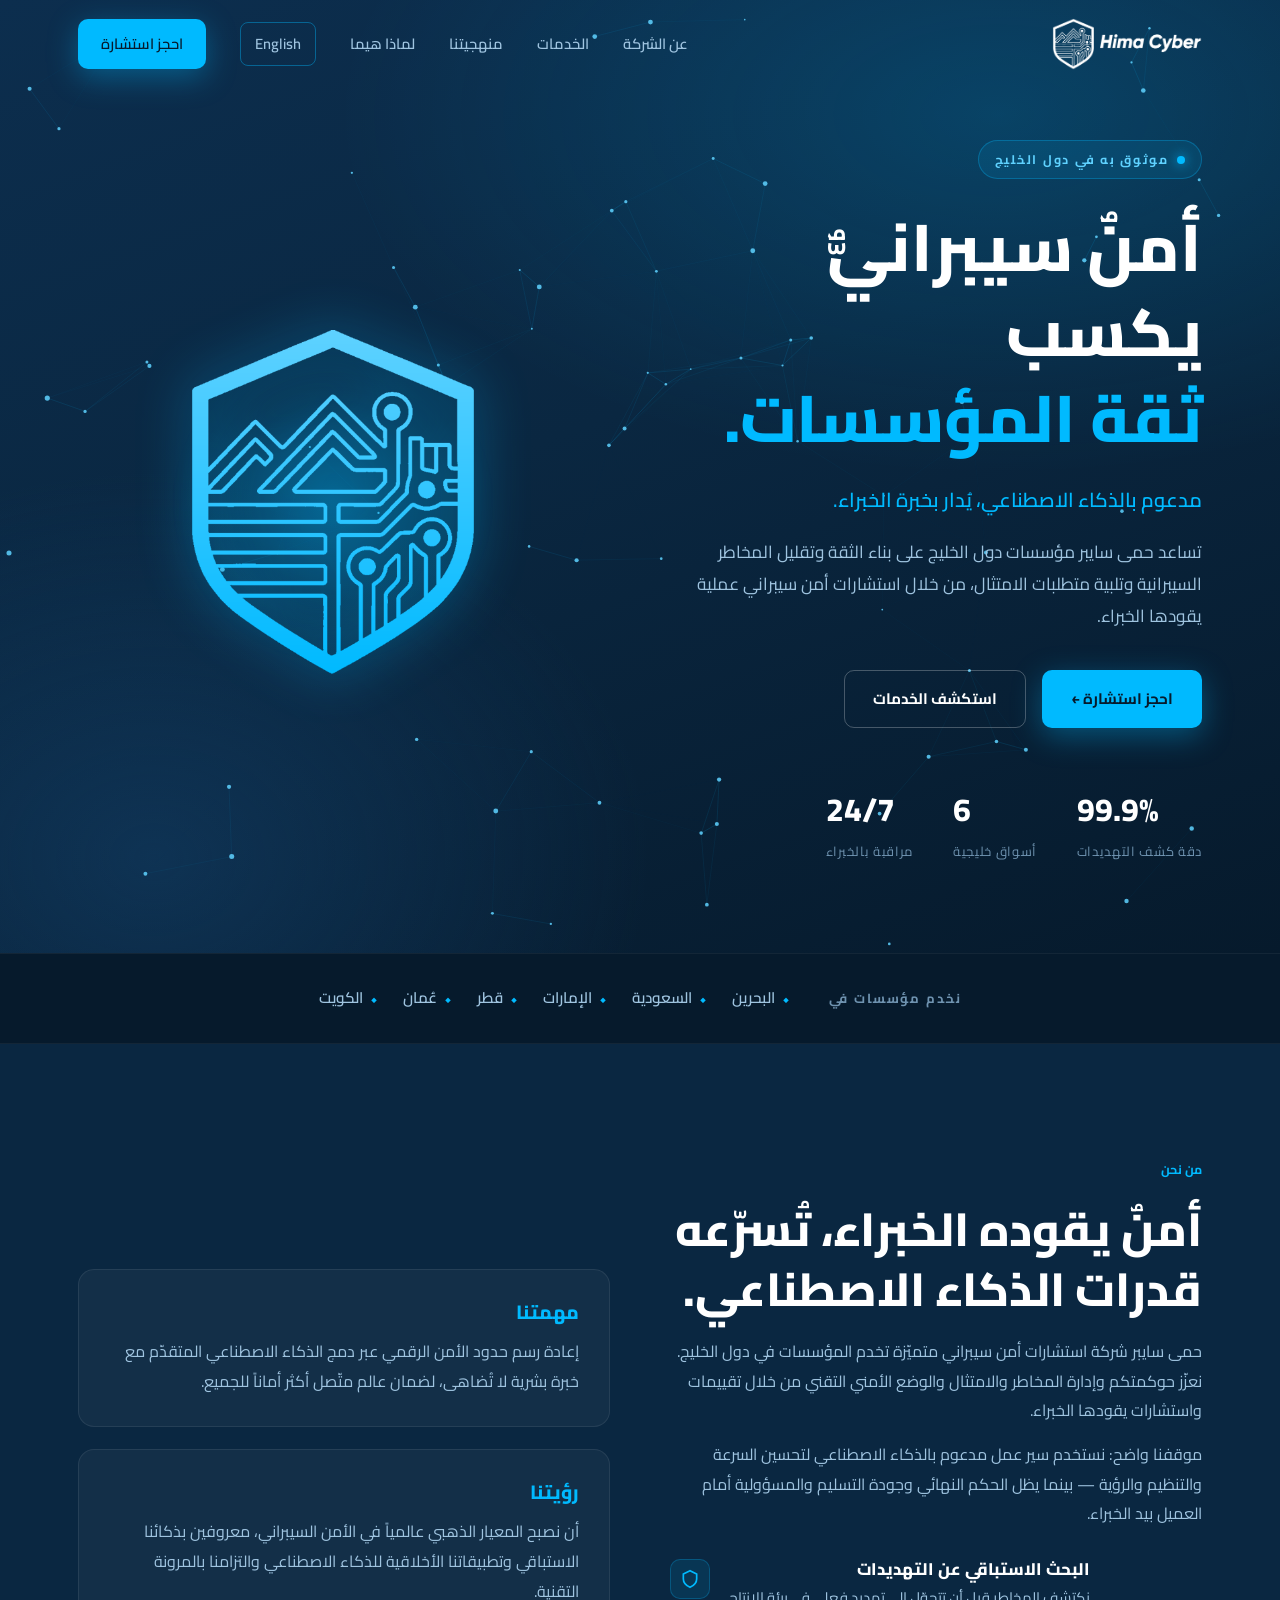
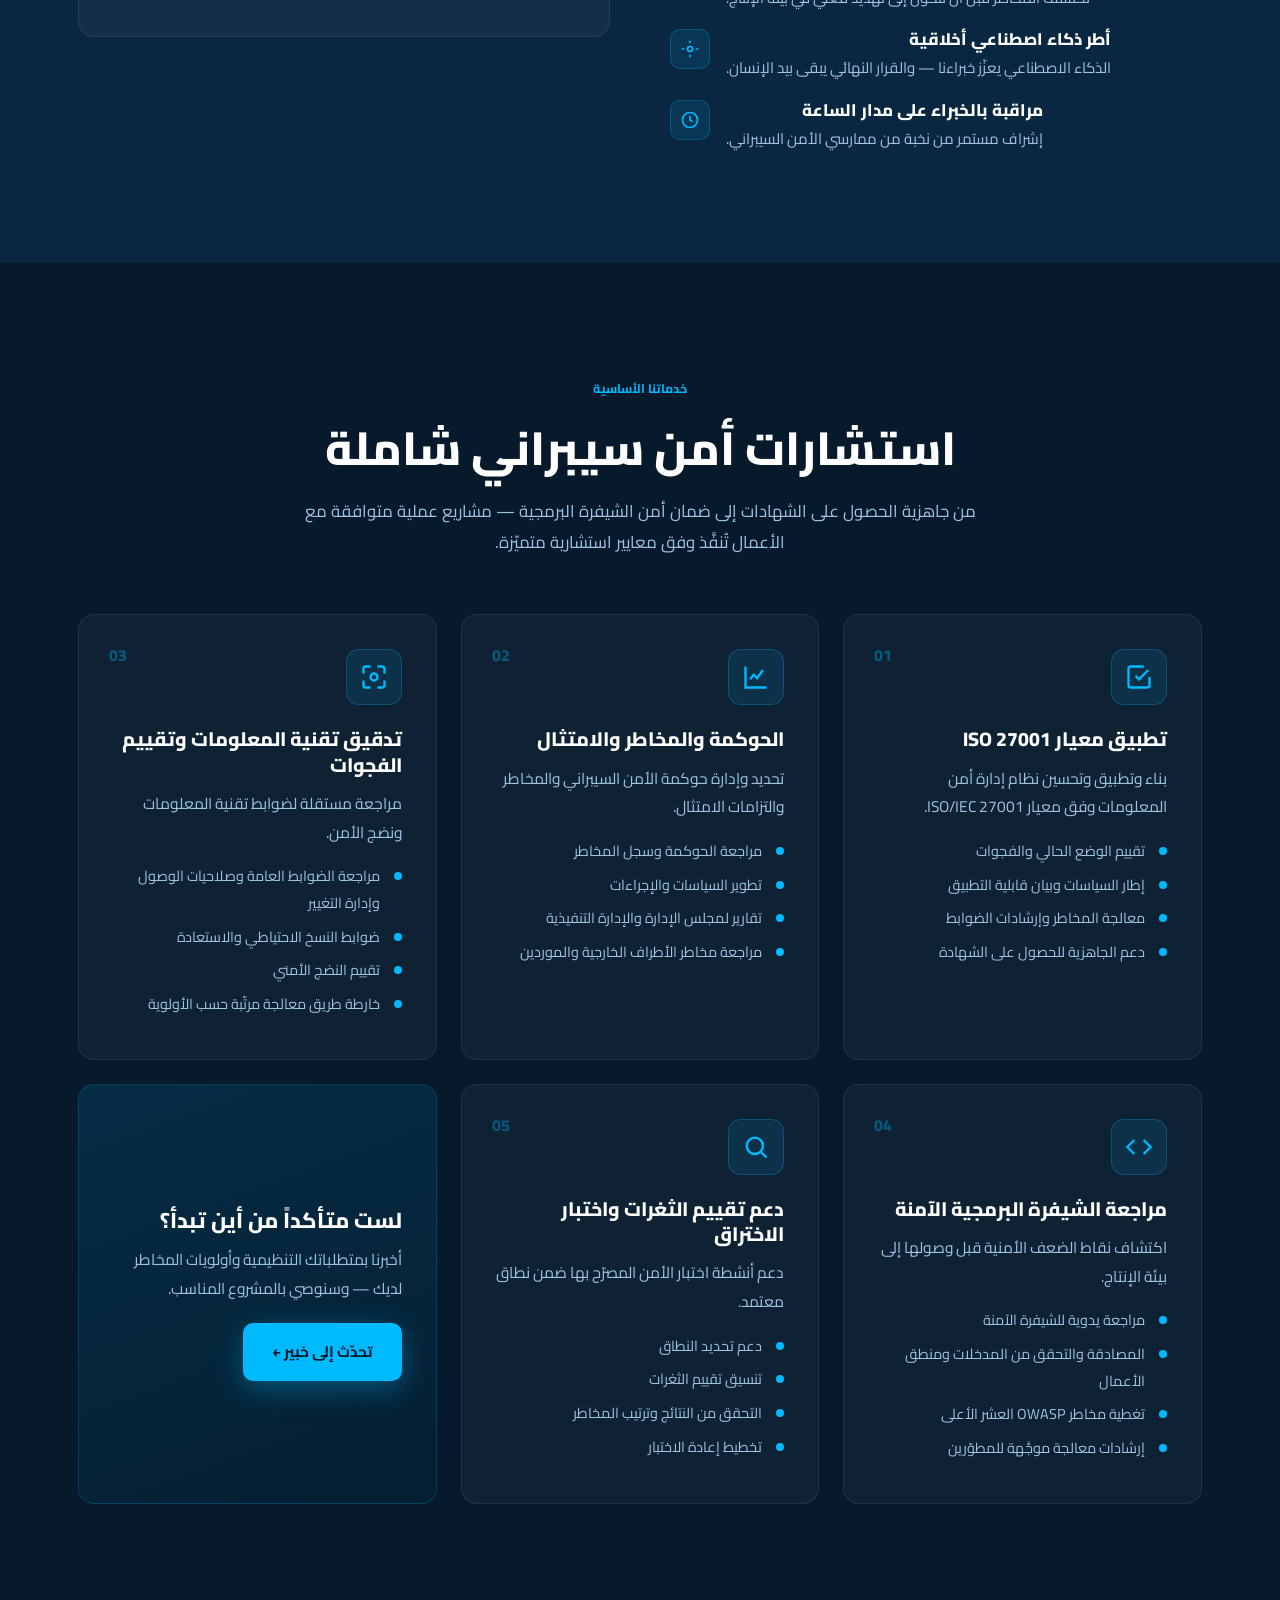
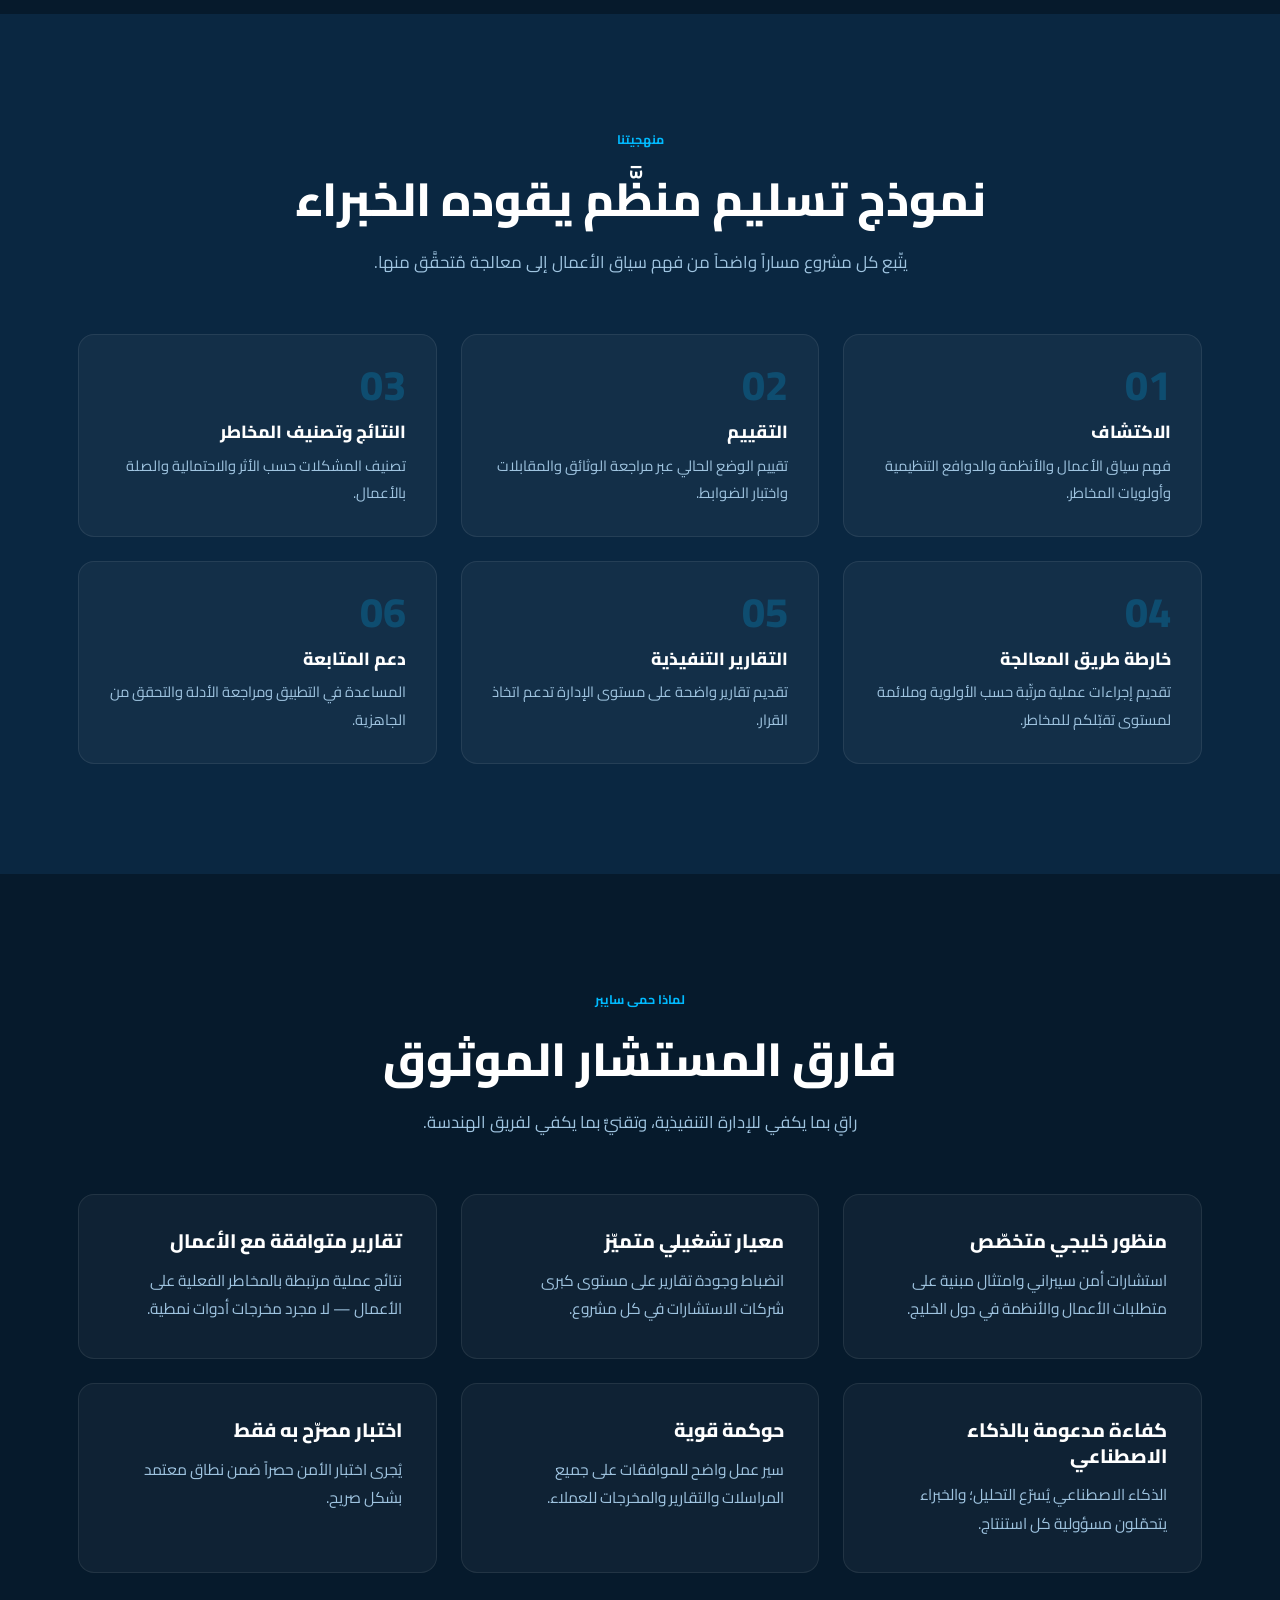
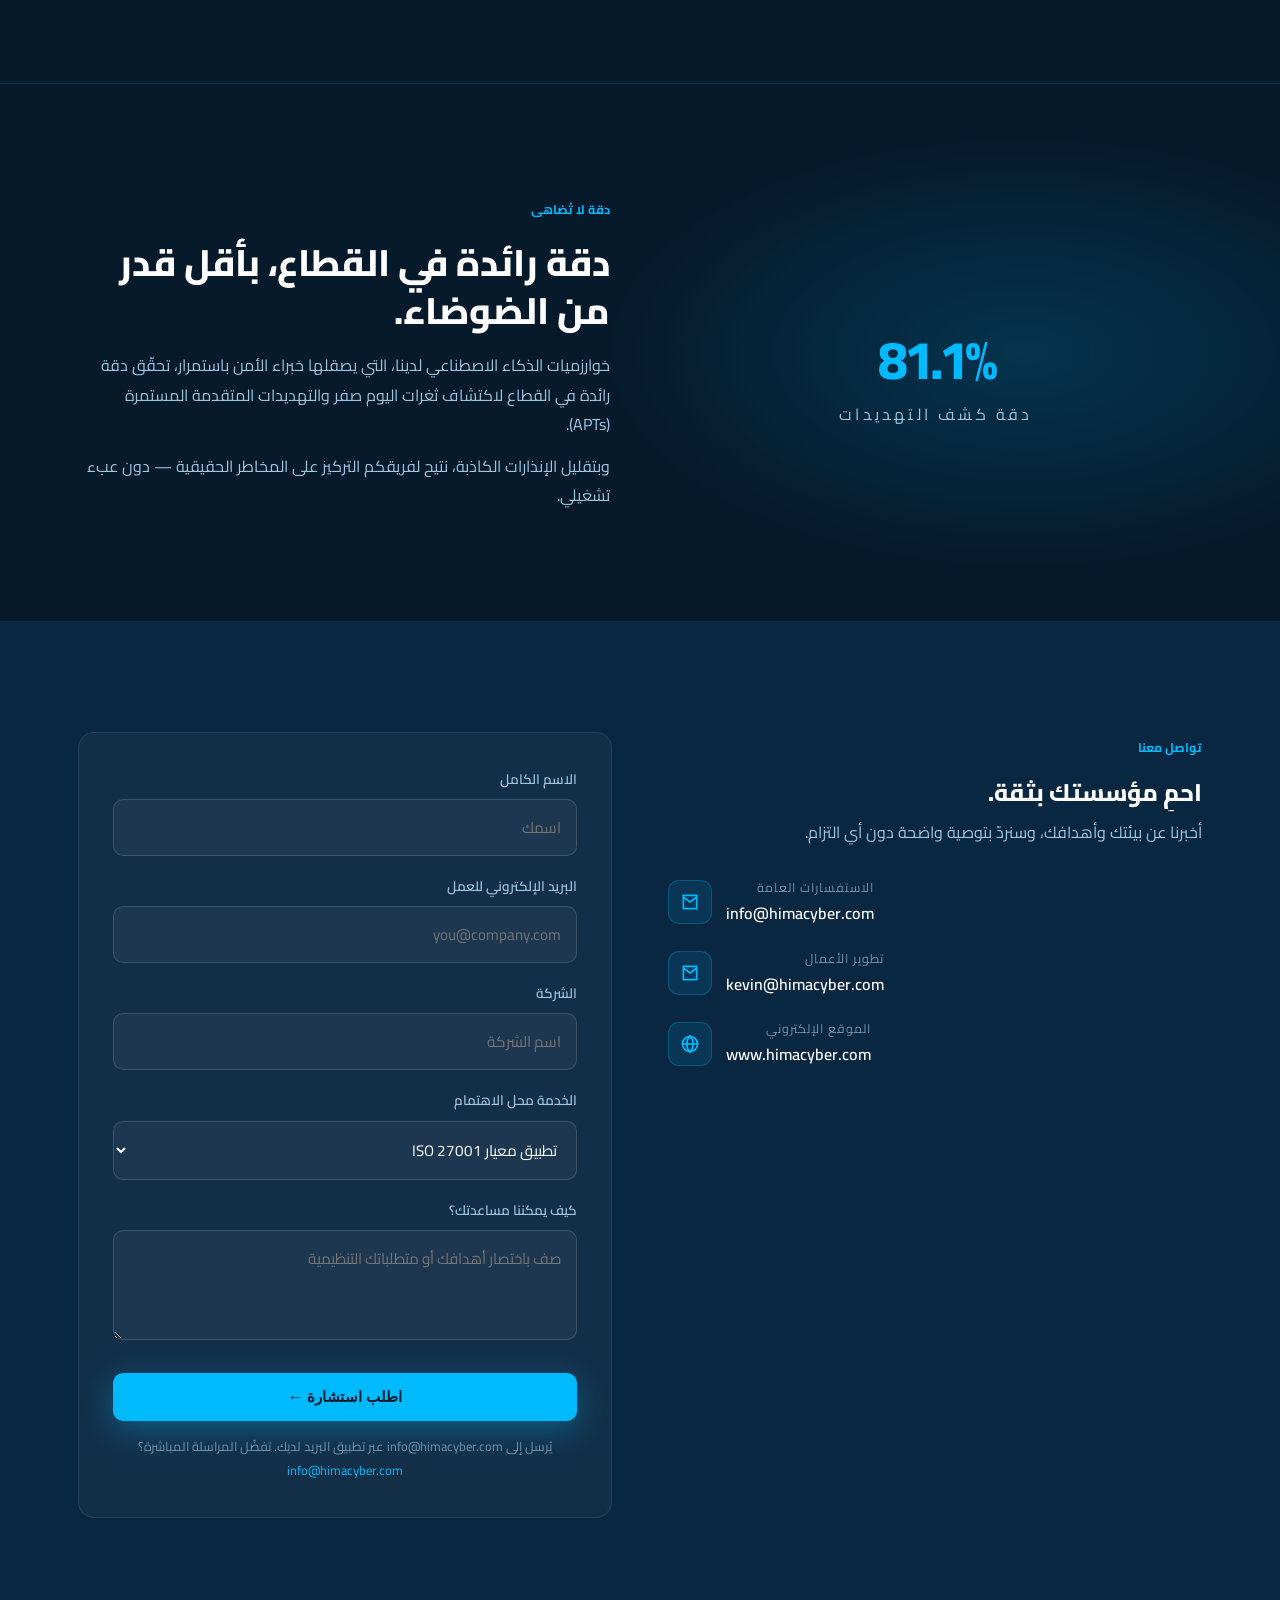
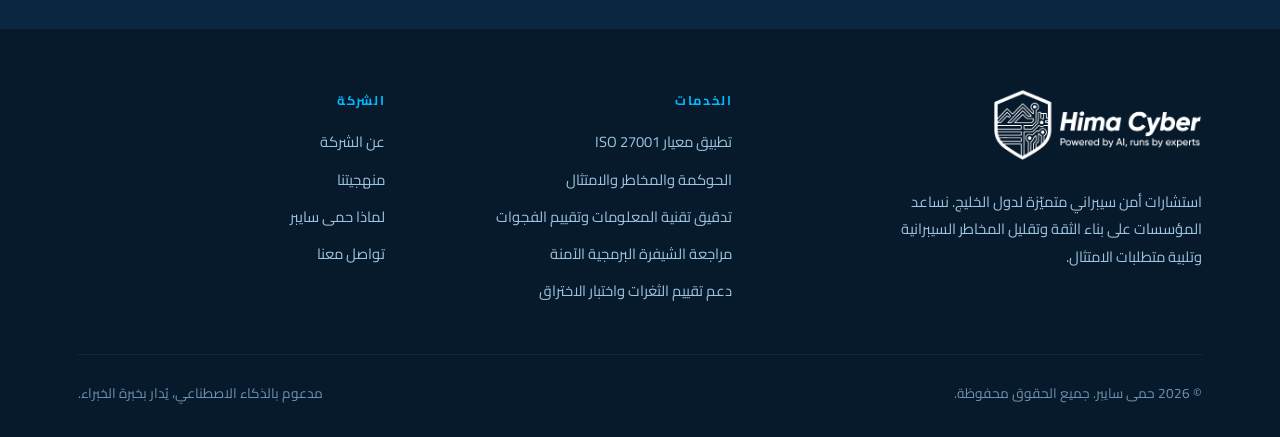
==== commit 33177452: "Fix washed-out text on nav Book a Consultation button The .nav__links a colour rule overrode .btn--p" ====
--- a/ar/index.html
+++ b/ar/index.html
@@ -12,7 +12,7 @@
   <link rel="preconnect" href="https://fonts.googleapis.com" />
   <link rel="preconnect" href="https://fonts.gstatic.com" crossorigin />
   <link href="https://fonts.googleapis.com/css2?family=Cairo:wght@400;500;600;700;800&family=Montserrat:ital,wght@0,600;0,800;1,800&display=swap" rel="stylesheet" />
-  <link rel="stylesheet" href="../styles.css" />
+  <link rel="stylesheet" href="../styles.css?v=3" />
 </head>
 <body>
 
--- a/styles.css
+++ b/styles.css
@@ -96,6 +96,10 @@
 .nav__links a { font-size: 0.92rem; font-weight: 600; color: var(--muted); transition: color .2s; }
 .nav__links a:hover { color: var(--white); }
 .nav__links .btn { padding: 10px 22px; }
+/* keep the nav booking button's dark text (match hero/form CTAs); the
+   .nav__links a colour rule would otherwise wash it out to muted blue */
+.nav__links .btn--primary,
+.nav__links .btn--primary:hover { color: var(--navy-900); }
 .nav__toggle { display: none; background: none; border: none; cursor: pointer; flex-direction: column; gap: 5px; }
 .nav__toggle span { width: 26px; height: 2.5px; background: var(--white); border-radius: 2px; transition: .3s; }
 
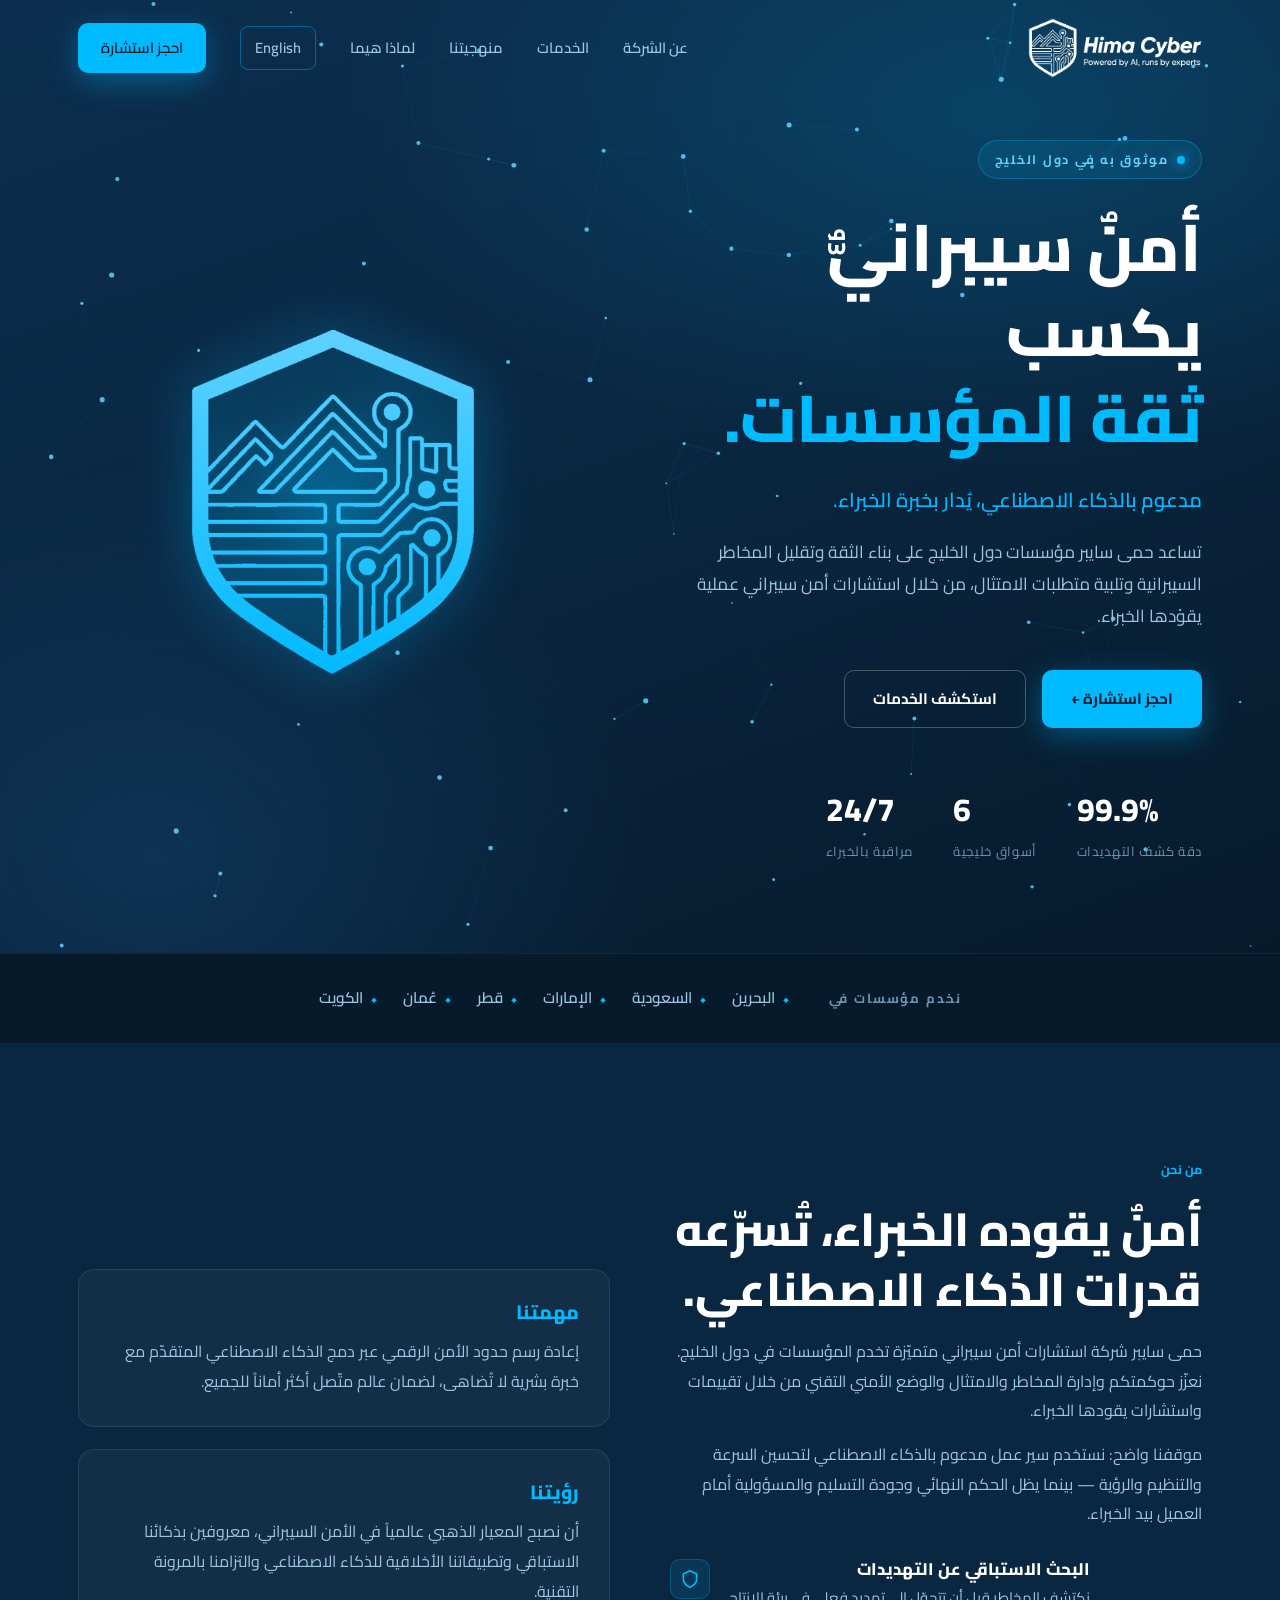
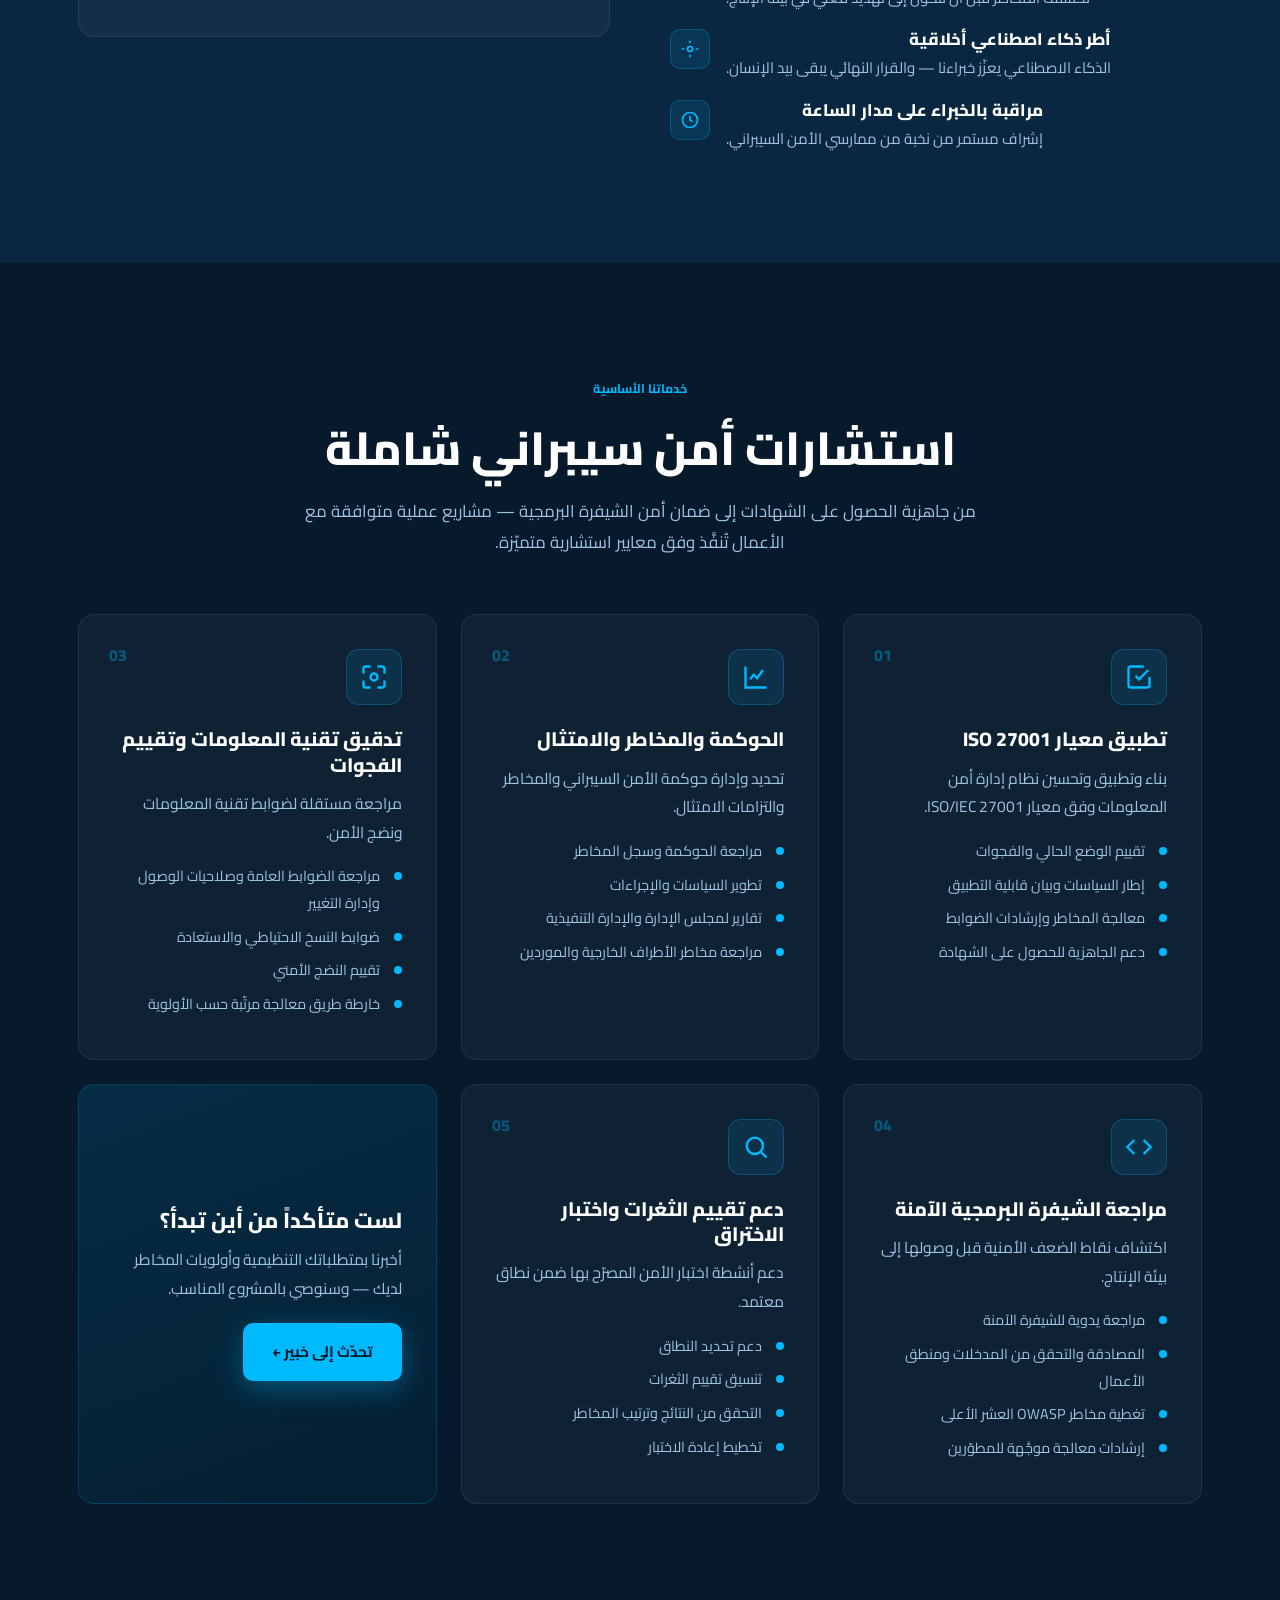
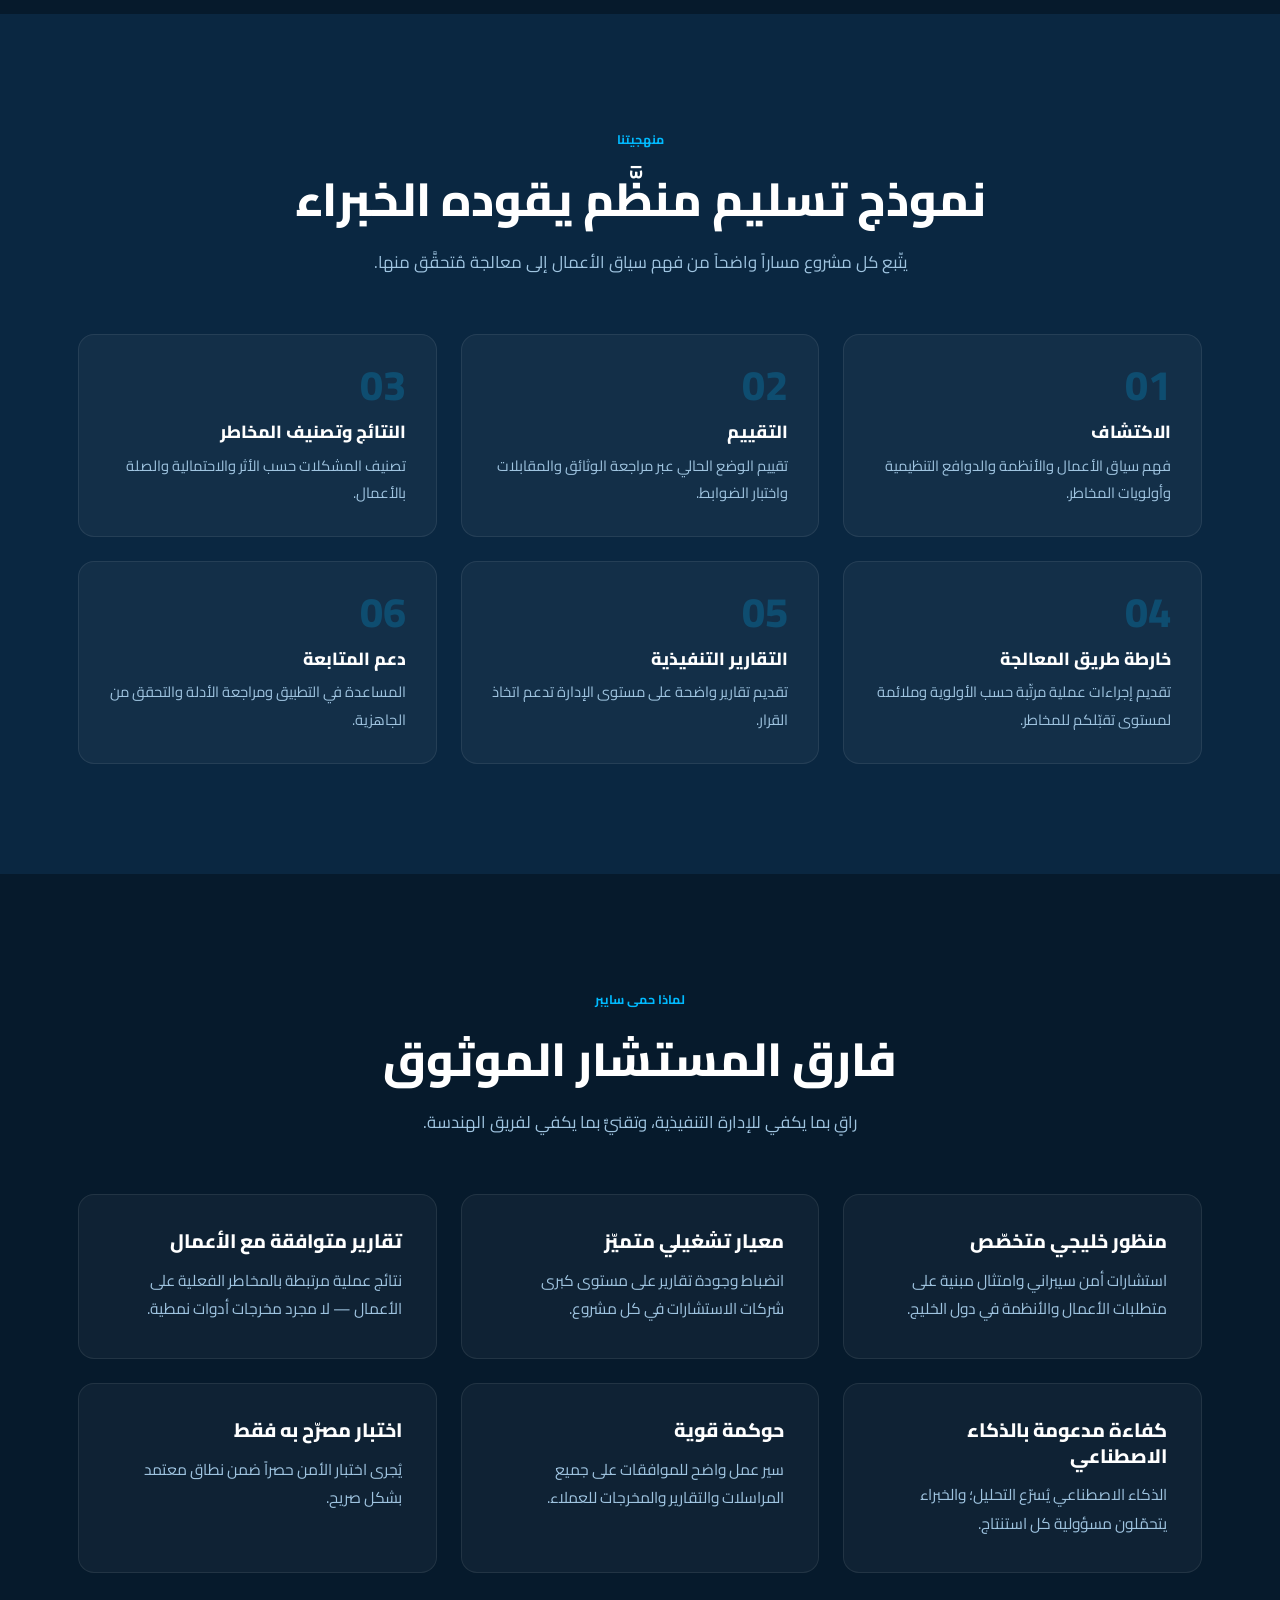
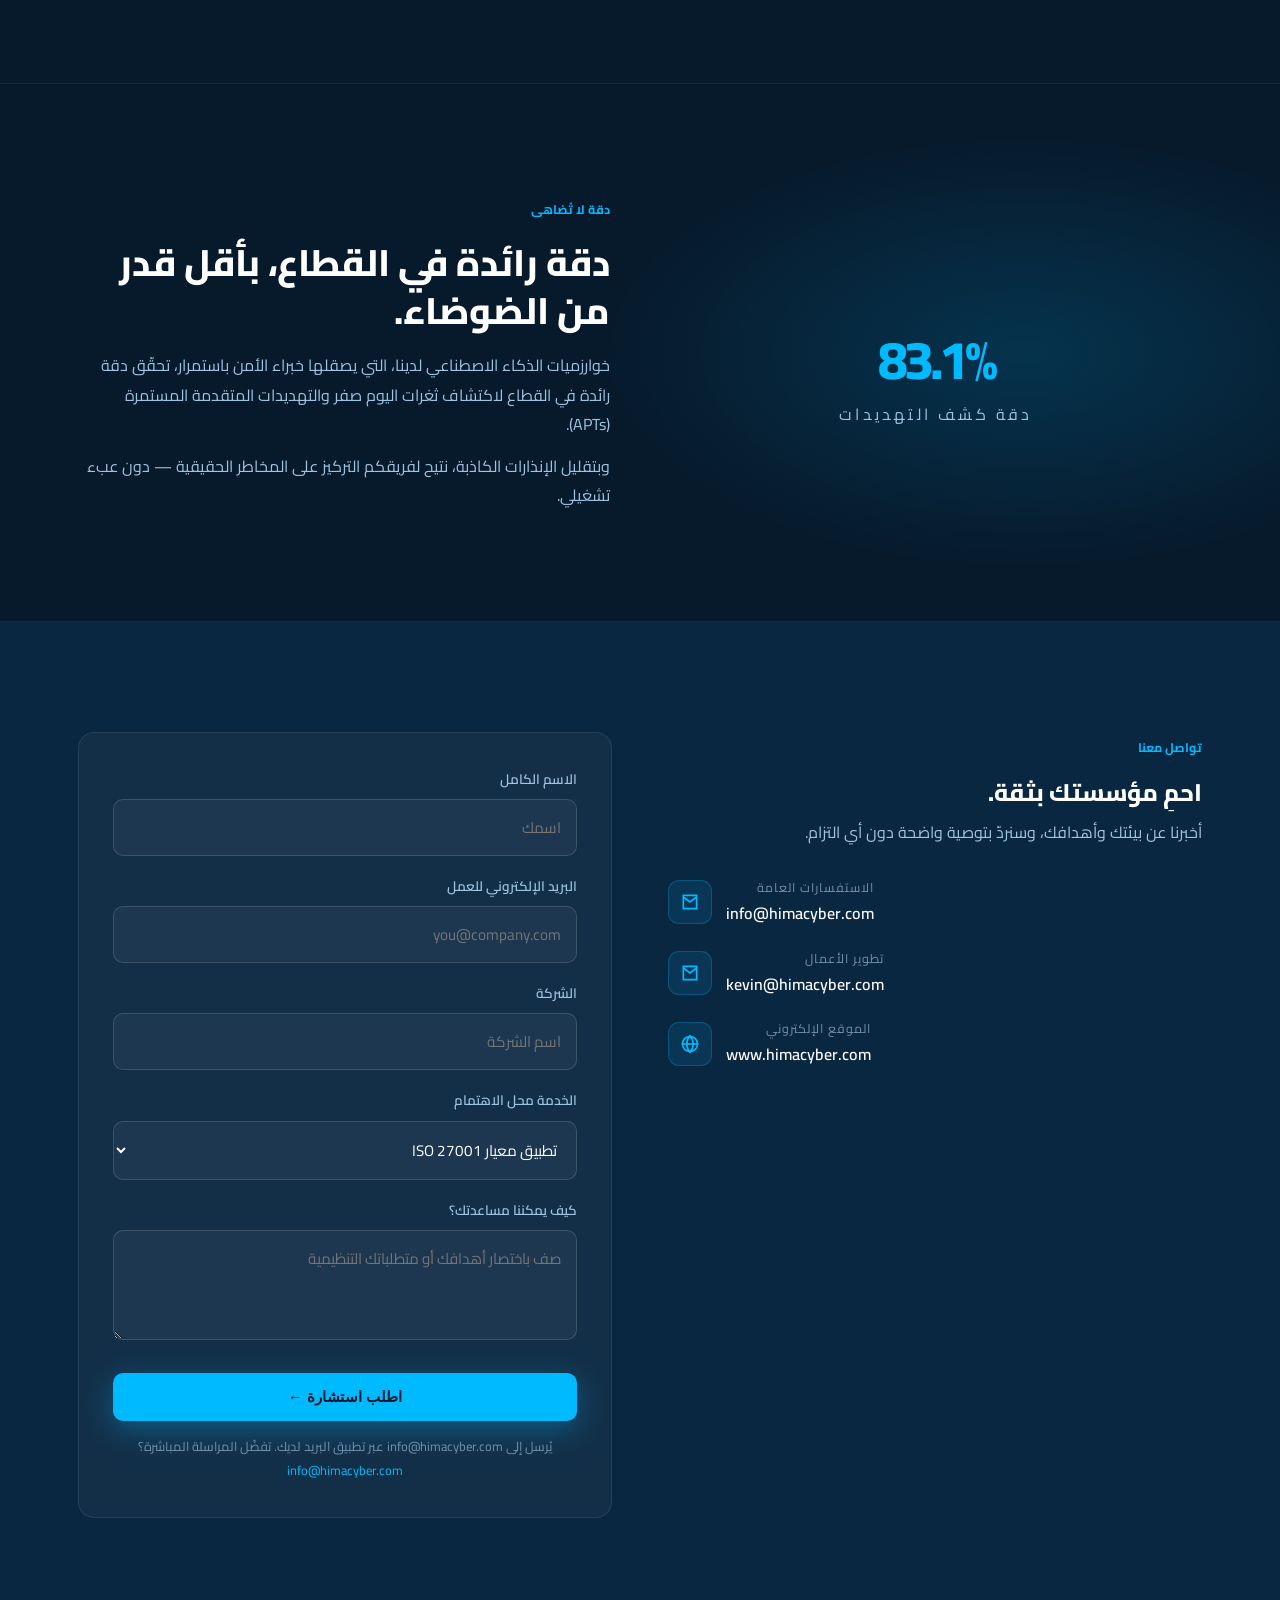
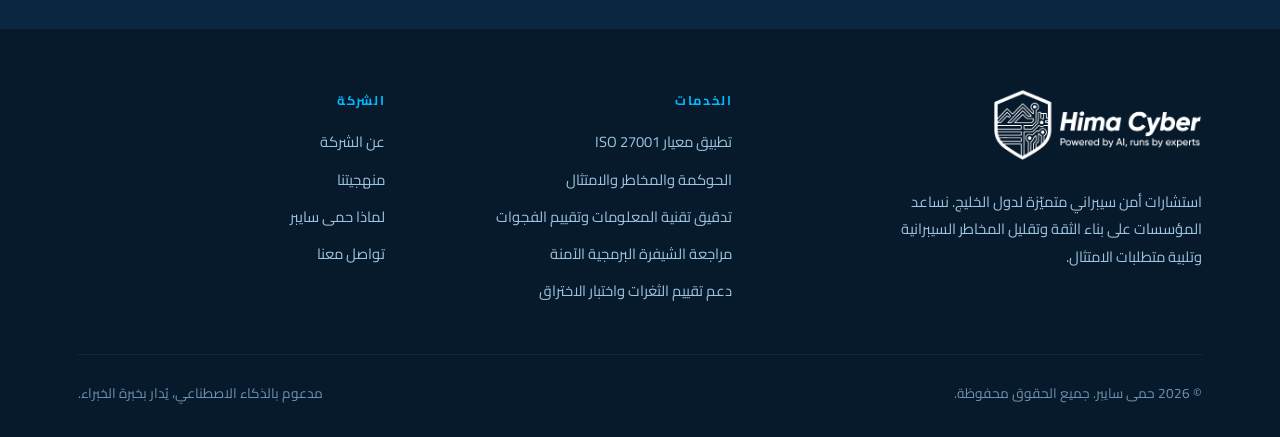
==== commit 7e4c4a84: "Restore slogan in nav logo The nav used the compact lockup (hima-logo-nav.png) whose tagline was mas" ====
--- a/ar/index.html
+++ b/ar/index.html
@@ -12,7 +12,7 @@
   <link rel="preconnect" href="https://fonts.googleapis.com" />
   <link rel="preconnect" href="https://fonts.gstatic.com" crossorigin />
   <link href="https://fonts.googleapis.com/css2?family=Cairo:wght@400;500;600;700;800&family=Montserrat:ital,wght@0,600;0,800;1,800&display=swap" rel="stylesheet" />
-  <link rel="stylesheet" href="../styles.css?v=3" />
+  <link rel="stylesheet" href="../styles.css?v=4" />
 </head>
 <body>
 
@@ -20,7 +20,7 @@
   <header class="nav" id="nav">
     <div class="container nav__inner">
       <a href="#home" class="nav__logo" aria-label="حمى سايبر — الرئيسية">
-        <img src="../assets/hima-logo-nav.png?v=2" alt="Hima Cyber" />
+        <img src="../assets/hima-logo-full.png?v=3" alt="Hima Cyber — Powered by AI, runs by experts" />
       </a>
       <nav class="nav__links" id="navLinks">
         <a href="#about">عن الشركة</a>
--- a/styles.css
+++ b/styles.css
@@ -89,9 +89,9 @@
   padding: 12px 0;
 }
 .nav__inner { display: flex; align-items: center; justify-content: space-between; }
-.nav__logo img { height: 52px; width: auto; display: block; }
-.nav.scrolled .nav__logo img { height: 44px; }
-@media (max-width: 560px) { .nav__logo img { height: 44px; } }
+.nav__logo img { height: 60px; width: auto; display: block; }
+.nav.scrolled .nav__logo img { height: 52px; }
+@media (max-width: 560px) { .nav__logo img { height: 50px; } }
 .nav__links { display: flex; align-items: center; gap: 34px; }
 .nav__links a { font-size: 0.92rem; font-weight: 600; color: var(--muted); transition: color .2s; }
 .nav__links a:hover { color: var(--white); }
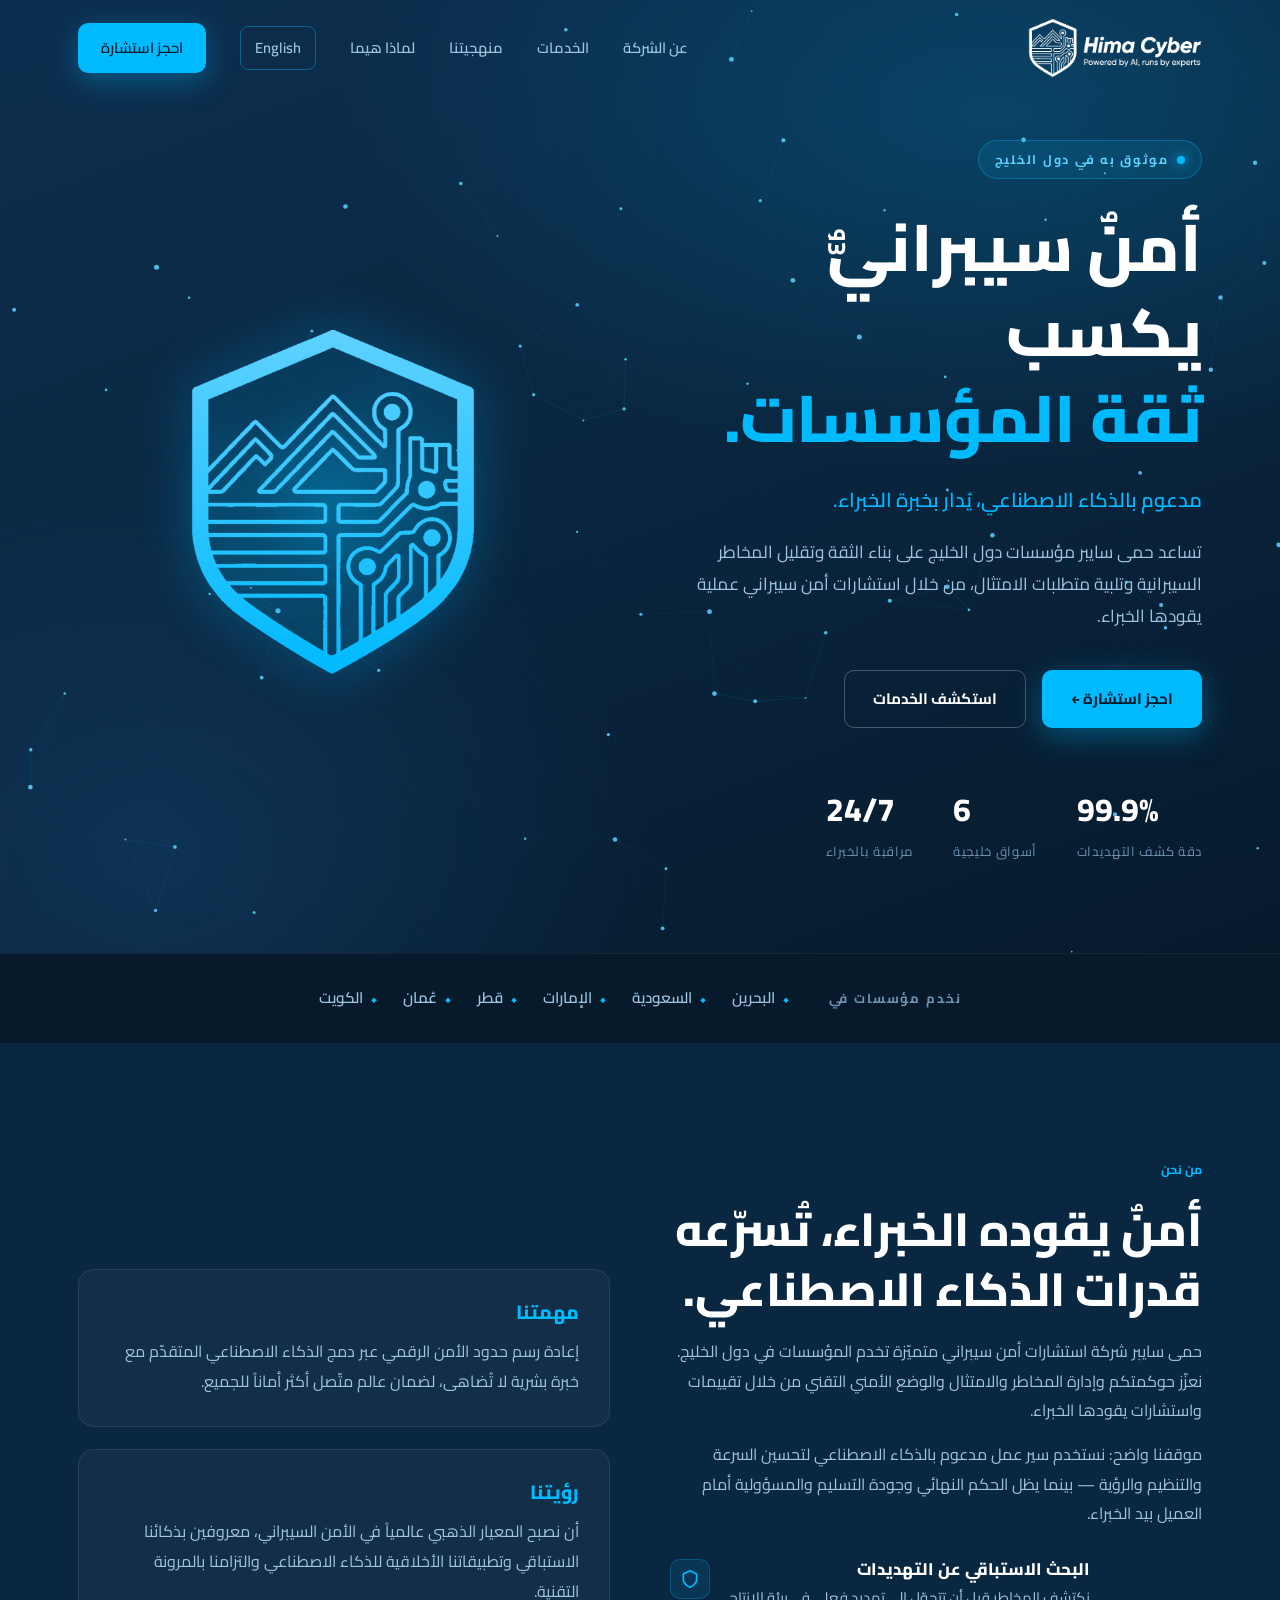
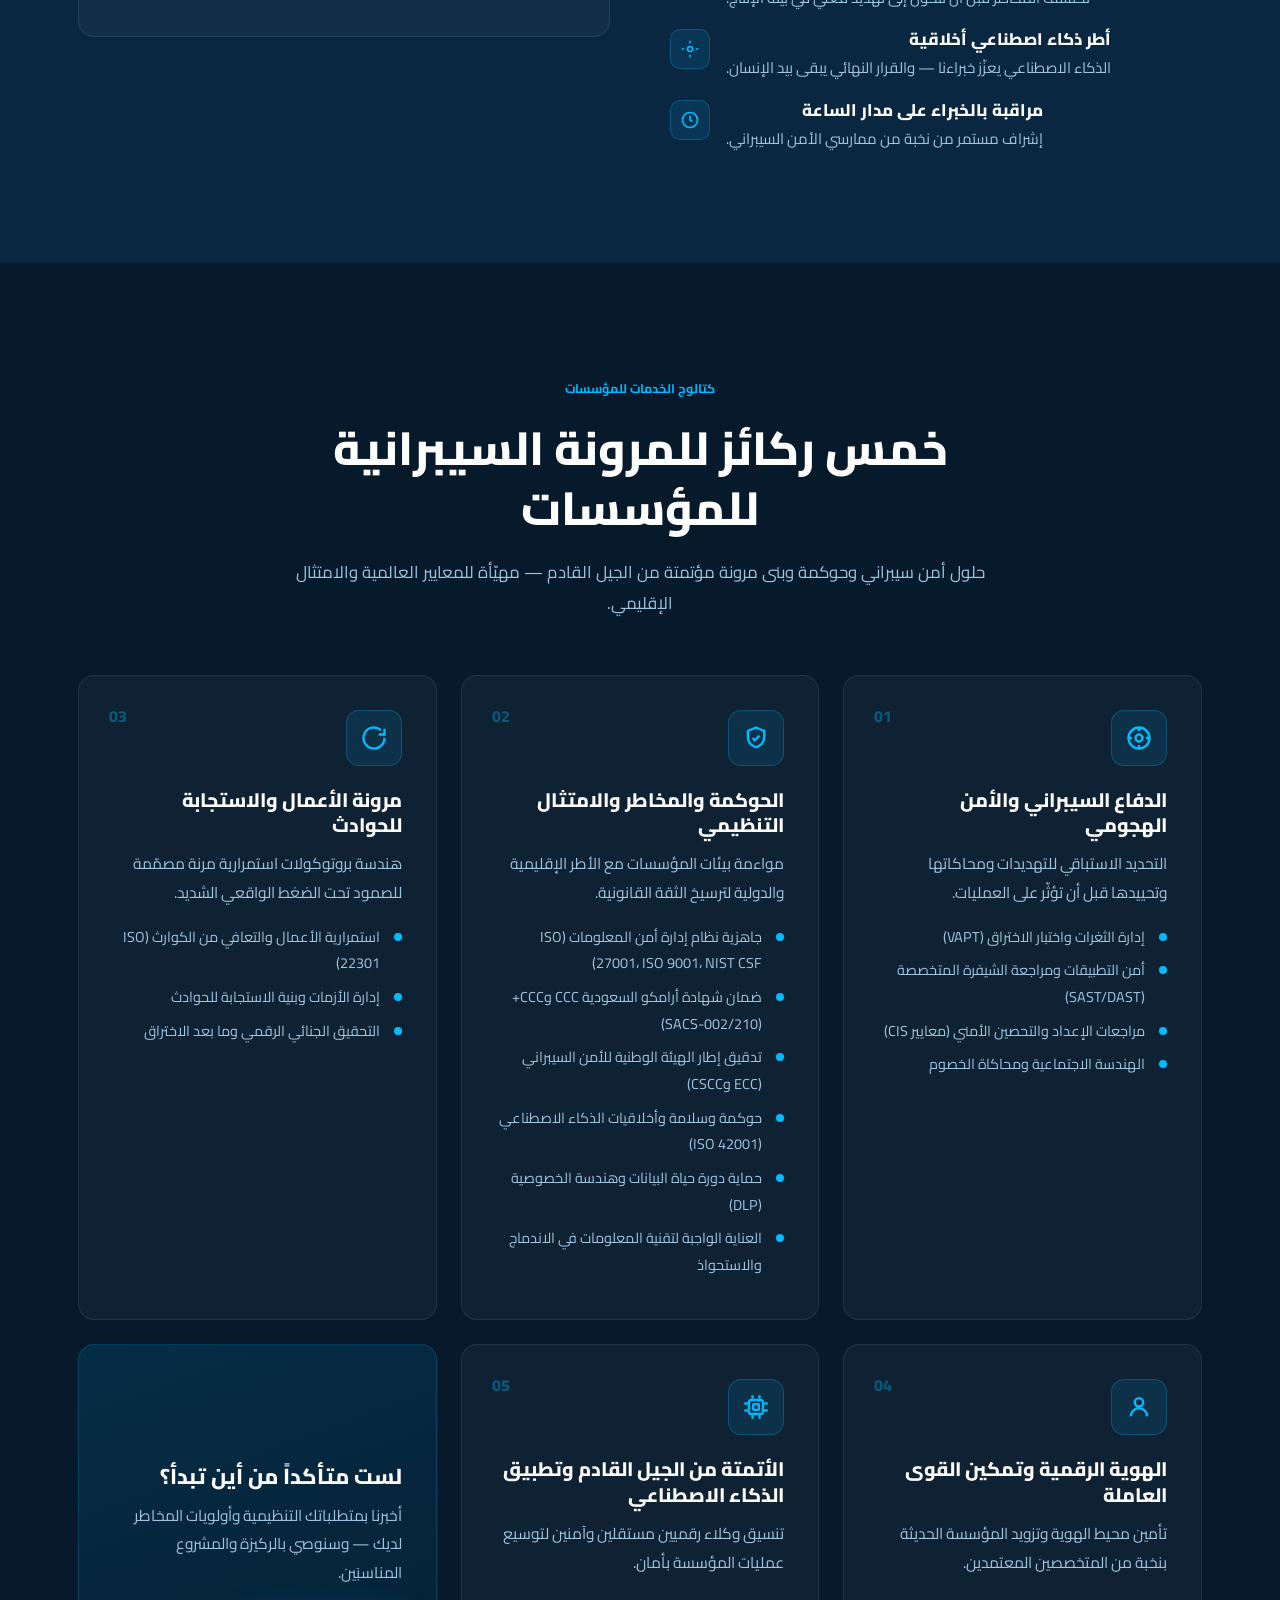
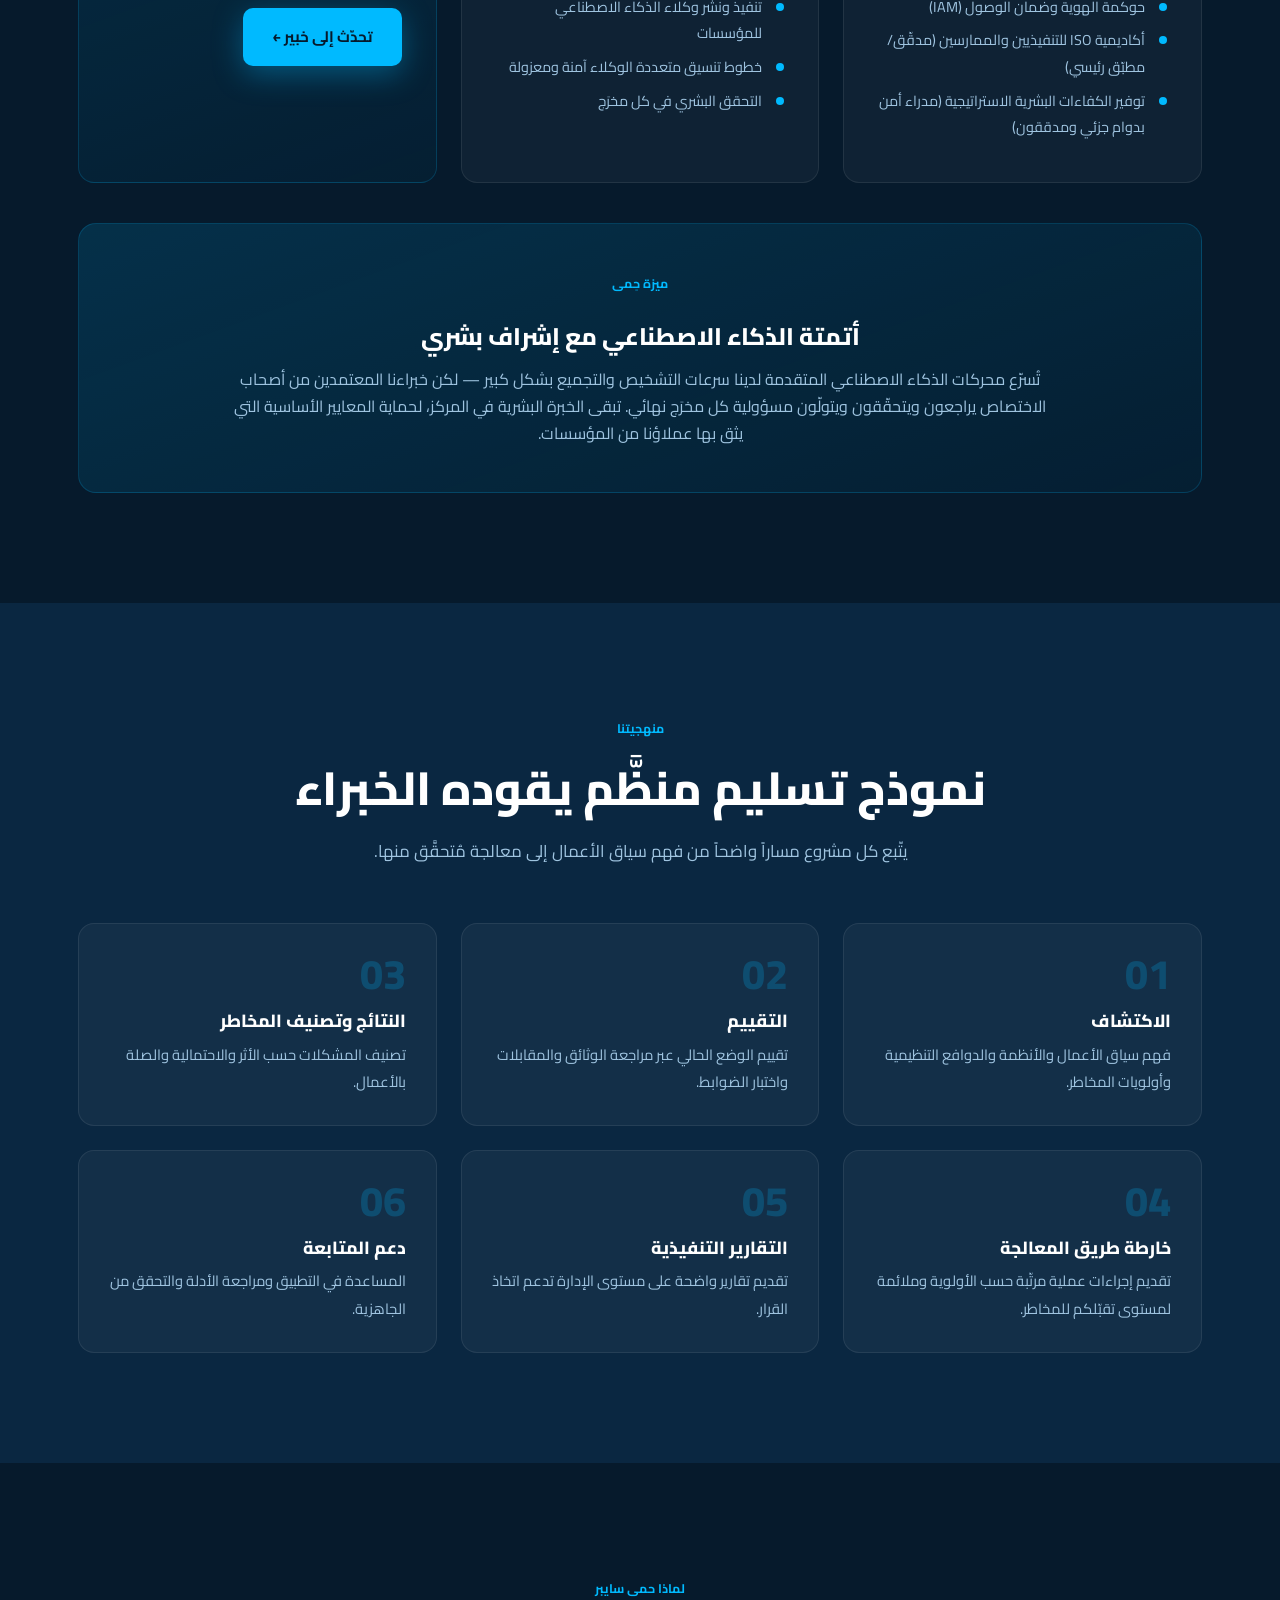
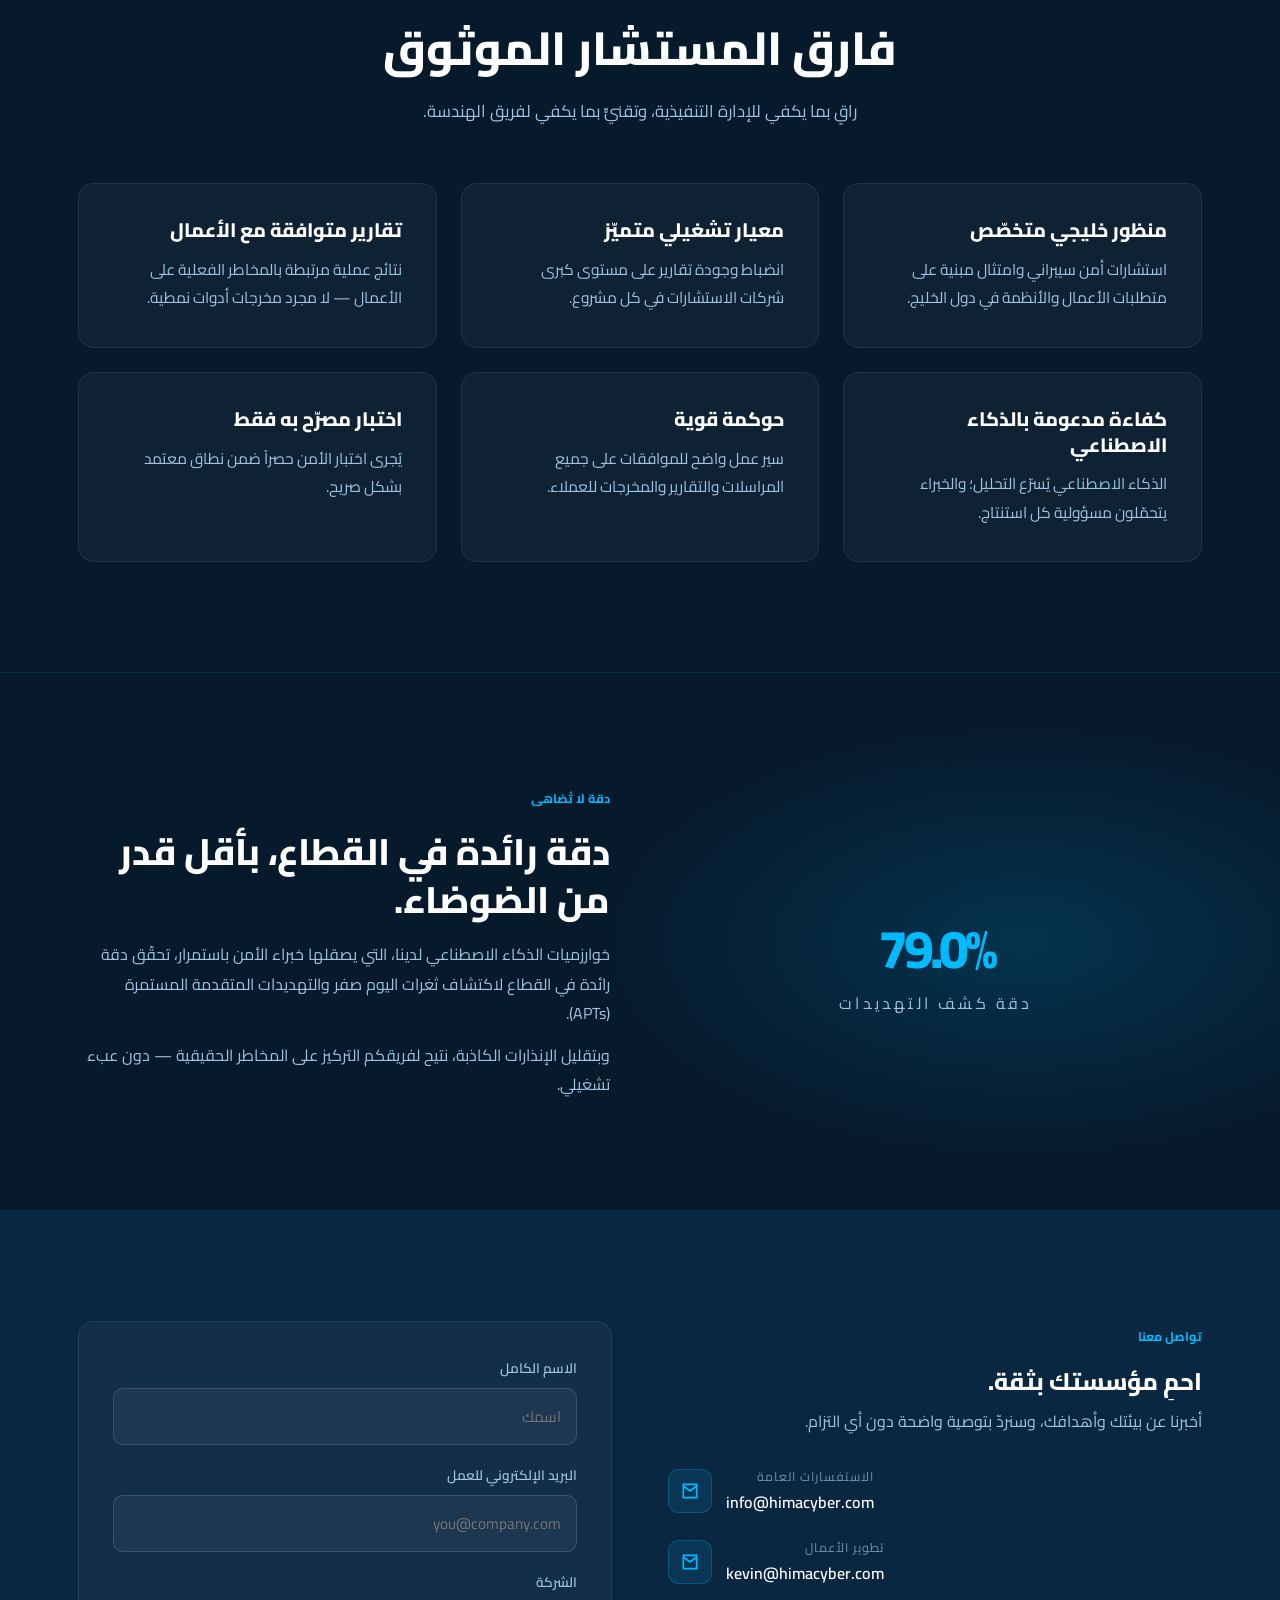
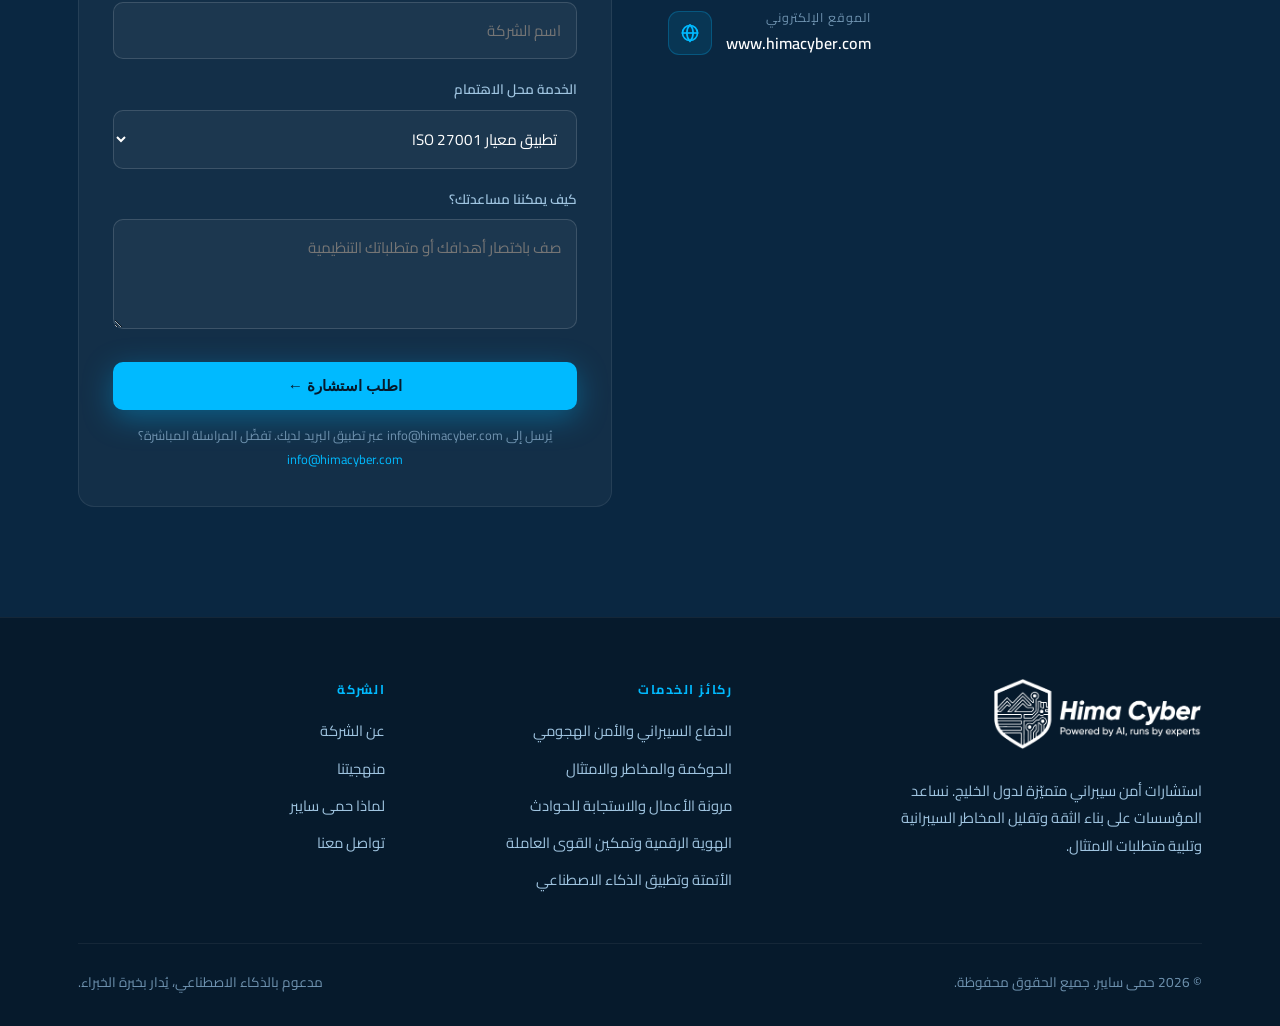
==== commit 4c8121d8: "Update service catalogue to 5-pillar enterprise structure Replace the 5 standalone service cards wit" ====
--- a/ar/index.html
+++ b/ar/index.html
@@ -12,7 +12,7 @@
   <link rel="preconnect" href="https://fonts.googleapis.com" />
   <link rel="preconnect" href="https://fonts.gstatic.com" crossorigin />
   <link href="https://fonts.googleapis.com/css2?family=Cairo:wght@400;500;600;700;800&family=Montserrat:ital,wght@0,600;0,800;1,800&display=swap" rel="stylesheet" />
-  <link rel="stylesheet" href="../styles.css?v=4" />
+  <link rel="stylesheet" href="../styles.css?v=5" />
 </head>
 <body>
 
@@ -120,76 +120,80 @@
   <section class="section section--alt" id="services">
     <div class="container">
       <div class="section-head center reveal">
-        <span class="eyebrow">خدماتنا الأساسية</span>
-        <h2>استشارات أمن سيبراني شاملة</h2>
-        <p>من جاهزية الحصول على الشهادات إلى ضمان أمن الشيفرة البرمجية — مشاريع عملية متوافقة مع الأعمال تُنفَّذ وفق معايير استشارية متميّزة.</p>
+        <span class="eyebrow">كتالوج الخدمات للمؤسسات</span>
+        <h2>خمس ركائز للمرونة السيبرانية للمؤسسات</h2>
+        <p>حلول أمن سيبراني وحوكمة وبنى مرونة مؤتمتة من الجيل القادم — مهيّأة للمعايير العالمية والامتثال الإقليمي.</p>
       </div>
       <div class="grid grid--3">
         <article class="card reveal">
           <span class="card__num">01</span>
-          <div class="card__icon"><svg viewBox="0 0 24 24" fill="none" stroke-width="2"><path d="M9 11l3 3 8-8"/><path d="M21 12v7a2 2 0 0 1-2 2H5a2 2 0 0 1-2-2V5a2 2 0 0 1 2-2h11"/></svg></div>
-          <h3>تطبيق معيار ISO 27001</h3>
-          <p>بناء وتطبيق وتحسين نظام إدارة أمن المعلومات وفق معيار ISO/IEC 27001.</p>
-          <ul>
-            <li>تقييم الوضع الحالي والفجوات</li>
-            <li>إطار السياسات وبيان قابلية التطبيق</li>
-            <li>معالجة المخاطر وإرشادات الضوابط</li>
-            <li>دعم الجاهزية للحصول على الشهادة</li>
+          <div class="card__icon"><svg viewBox="0 0 24 24" fill="none" stroke-width="2"><circle cx="12" cy="12" r="9"/><circle cx="12" cy="12" r="3"/><path d="M12 3v3M12 18v3M3 12h3M18 12h3"/></svg></div>
+          <h3>الدفاع السيبراني والأمن الهجومي</h3>
+          <p>التحديد الاستباقي للتهديدات ومحاكاتها وتحييدها قبل أن تؤثّر على العمليات.</p>
+          <ul>
+            <li>إدارة الثغرات واختبار الاختراق (VAPT)</li>
+            <li>أمن التطبيقات ومراجعة الشيفرة المتخصصة (SAST/DAST)</li>
+            <li>مراجعات الإعداد والتحصين الأمني (معايير CIS)</li>
+            <li>الهندسة الاجتماعية ومحاكاة الخصوم</li>
           </ul>
         </article>
         <article class="card reveal">
           <span class="card__num">02</span>
-          <div class="card__icon"><svg viewBox="0 0 24 24" fill="none" stroke-width="2"><path d="M3 3v18h18"/><path d="M7 14l3-4 3 3 5-7"/></svg></div>
-          <h3>الحوكمة والمخاطر والامتثال</h3>
-          <p>تحديد وإدارة حوكمة الأمن السيبراني والمخاطر والتزامات الامتثال.</p>
-          <ul>
-            <li>مراجعة الحوكمة وسجل المخاطر</li>
-            <li>تطوير السياسات والإجراءات</li>
-            <li>تقارير لمجلس الإدارة والإدارة التنفيذية</li>
-            <li>مراجعة مخاطر الأطراف الخارجية والموردين</li>
+          <div class="card__icon"><svg viewBox="0 0 24 24" fill="none" stroke-width="2"><path d="M12 3l7 3v5c0 4.5-3 7.6-7 9-4-1.4-7-4.5-7-9V6z"/><path d="M9 12l2 2 4-4"/></svg></div>
+          <h3>الحوكمة والمخاطر والامتثال التنظيمي</h3>
+          <p>مواءمة بيئات المؤسسات مع الأطر الإقليمية والدولية لترسيخ الثقة القانونية.</p>
+          <ul>
+            <li>جاهزية نظام إدارة أمن المعلومات (ISO 27001، ISO 9001، NIST CSF)</li>
+            <li>ضمان شهادة أرامكو السعودية CCC وCCC+ ‏(SACS-002/210)</li>
+            <li>تدقيق إطار الهيئة الوطنية للأمن السيبراني (ECC وCSCC)</li>
+            <li>حوكمة وسلامة وأخلاقيات الذكاء الاصطناعي (ISO 42001)</li>
+            <li>حماية دورة حياة البيانات وهندسة الخصوصية (DLP)</li>
+            <li>العناية الواجبة لتقنية المعلومات في الاندماج والاستحواذ</li>
           </ul>
         </article>
         <article class="card reveal">
           <span class="card__num">03</span>
-          <div class="card__icon"><svg viewBox="0 0 24 24" fill="none" stroke-width="2"><path d="M9 3H5a2 2 0 0 0-2 2v4M15 3h4a2 2 0 0 1 2 2v4M9 21H5a2 2 0 0 1-2-2v-4M15 21h4a2 2 0 0 0 2-2v-4"/><circle cx="12" cy="12" r="3"/></svg></div>
-          <h3>تدقيق تقنية المعلومات وتقييم الفجوات</h3>
-          <p>مراجعة مستقلة لضوابط تقنية المعلومات ونضج الأمن.</p>
-          <ul>
-            <li>مراجعة الضوابط العامة وصلاحيات الوصول وإدارة التغيير</li>
-            <li>ضوابط النسخ الاحتياطي والاستعادة</li>
-            <li>تقييم النضج الأمني</li>
-            <li>خارطة طريق معالجة مرتّبة حسب الأولوية</li>
+          <div class="card__icon"><svg viewBox="0 0 24 24" fill="none" stroke-width="2"><path d="M21 12a9 9 0 1 1-3-6.7"/><path d="M21 4v5h-5"/></svg></div>
+          <h3>مرونة الأعمال والاستجابة للحوادث</h3>
+          <p>هندسة بروتوكولات استمرارية مرنة مصمّمة للصمود تحت الضغط الواقعي الشديد.</p>
+          <ul>
+            <li>استمرارية الأعمال والتعافي من الكوارث (ISO 22301)</li>
+            <li>إدارة الأزمات وبنية الاستجابة للحوادث</li>
+            <li>التحقيق الجنائي الرقمي وما بعد الاختراق</li>
           </ul>
         </article>
         <article class="card reveal">
           <span class="card__num">04</span>
-          <div class="card__icon"><svg viewBox="0 0 24 24" fill="none" stroke-width="2"><path d="M16 18l6-6-6-6M8 6l-6 6 6 6"/></svg></div>
-          <h3>مراجعة الشيفرة البرمجية الآمنة</h3>
-          <p>اكتشاف نقاط الضعف الأمنية قبل وصولها إلى بيئة الإنتاج.</p>
-          <ul>
-            <li>مراجعة يدوية للشيفرة الآمنة</li>
-            <li>المصادقة والتحقق من المدخلات ومنطق الأعمال</li>
-            <li>تغطية مخاطر OWASP العشر الأعلى</li>
-            <li>إرشادات معالجة موجَّهة للمطوّرين</li>
+          <div class="card__icon"><svg viewBox="0 0 24 24" fill="none" stroke-width="2"><circle cx="12" cy="8" r="3.6"/><path d="M5 20a7 7 0 0 1 14 0"/></svg></div>
+          <h3>الهوية الرقمية وتمكين القوى العاملة</h3>
+          <p>تأمين محيط الهوية وتزويد المؤسسة الحديثة بنخبة من المتخصصين المعتمدين.</p>
+          <ul>
+            <li>حوكمة الهوية وضمان الوصول (IAM)</li>
+            <li>أكاديمية ISO للتنفيذيين والممارسين (مدقّق/مطبّق رئيسي)</li>
+            <li>توفير الكفاءات البشرية الاستراتيجية (مدراء أمن بدوام جزئي ومدققون)</li>
           </ul>
         </article>
         <article class="card reveal">
           <span class="card__num">05</span>
-          <div class="card__icon"><svg viewBox="0 0 24 24" fill="none" stroke-width="2"><circle cx="11" cy="11" r="7"/><path d="M21 21l-4.3-4.3"/></svg></div>
-          <h3>دعم تقييم الثغرات واختبار الاختراق</h3>
-          <p>دعم أنشطة اختبار الأمن المصرّح بها ضمن نطاق معتمد.</p>
-          <ul>
-            <li>دعم تحديد النطاق</li>
-            <li>تنسيق تقييم الثغرات</li>
-            <li>التحقق من النتائج وترتيب المخاطر</li>
-            <li>تخطيط إعادة الاختبار</li>
+          <div class="card__icon"><svg viewBox="0 0 24 24" fill="none" stroke-width="2"><rect x="6" y="6" width="12" height="12" rx="2"/><rect x="9.5" y="9.5" width="5" height="5" rx="1"/><path d="M9 2v3M15 2v3M9 19v3M15 19v3M2 9h3M2 15h3M19 9h3M19 15h3"/></svg></div>
+          <h3>الأتمتة من الجيل القادم وتطبيق الذكاء الاصطناعي</h3>
+          <p>تنسيق وكلاء رقميين مستقلين وآمنين لتوسيع عمليات المؤسسة بأمان.</p>
+          <ul>
+            <li>تنفيذ ونشر وكلاء الذكاء الاصطناعي للمؤسسات</li>
+            <li>خطوط تنسيق متعددة الوكلاء آمنة ومعزولة</li>
+            <li>التحقق البشري في كل مخرَج</li>
           </ul>
         </article>
         <article class="card reveal" style="display:flex;flex-direction:column;justify-content:center;background:linear-gradient(160deg,rgba(0,186,255,.12),rgba(0,186,255,.03));border-color:var(--card-border)">
           <h3 style="font-size:1.35rem">لست متأكداً من أين تبدأ؟</h3>
-          <p>أخبرنا بمتطلباتك التنظيمية وأولويات المخاطر لديك — وسنوصي بالمشروع المناسب.</p>
+          <p>أخبرنا بمتطلباتك التنظيمية وأولويات المخاطر لديك — وسنوصي بالركيزة والمشروع المناسبَين.</p>
           <a href="#contact" class="btn btn--primary" style="margin-top:20px;align-self:flex-start;">تحدّث إلى خبير ←</a>
         </article>
+      </div>
+      <div class="edge reveal">
+        <span class="eyebrow">ميزة حِمى</span>
+        <h3>أتمتة الذكاء الاصطناعي مع إشراف بشري</h3>
+        <p>تُسرّع محركات الذكاء الاصطناعي المتقدمة لدينا سرعات التشخيص والتجميع بشكل كبير — لكن خبراءنا المعتمدين من أصحاب الاختصاص يراجعون ويتحقّقون ويتولّون مسؤولية كل مخرَج نهائي. تبقى الخبرة البشرية في المركز، لحماية المعايير الأساسية التي يثق بها عملاؤنا من المؤسسات.</p>
       </div>
     </div>
   </section>
@@ -302,12 +306,12 @@
           <p>استشارات أمن سيبراني متميّزة لدول الخليج. نساعد المؤسسات على بناء الثقة وتقليل المخاطر السيبرانية وتلبية متطلبات الامتثال.</p>
         </div>
         <div class="footer__col">
-          <h5>الخدمات</h5>
-          <a href="#services">تطبيق معيار ISO 27001</a>
+          <h5>ركائز الخدمات</h5>
+          <a href="#services">الدفاع السيبراني والأمن الهجومي</a>
           <a href="#services">الحوكمة والمخاطر والامتثال</a>
-          <a href="#services">تدقيق تقنية المعلومات وتقييم الفجوات</a>
-          <a href="#services">مراجعة الشيفرة البرمجية الآمنة</a>
-          <a href="#services">دعم تقييم الثغرات واختبار الاختراق</a>
+          <a href="#services">مرونة الأعمال والاستجابة للحوادث</a>
+          <a href="#services">الهوية الرقمية وتمكين القوى العاملة</a>
+          <a href="#services">الأتمتة وتطبيق الذكاء الاصطناعي</a>
         </div>
         <div class="footer__col">
           <h5>الشركة</h5>
--- a/styles.css
+++ b/styles.css
@@ -242,6 +242,19 @@
 .card ul li { color: var(--muted); font-size: 0.9rem; padding-left: 22px; position: relative; margin-bottom: 7px; }
 .card ul li::before { content: ""; position: absolute; left: 0; top: 9px; width: 8px; height: 8px; border-radius: 50%; background: var(--cyber); }
 
+/* ---------- Hima Edge callout ---------- */
+.edge {
+  margin-top: 40px;
+  padding: 44px 48px;
+  border-radius: 18px;
+  text-align: center;
+  background: linear-gradient(160deg, rgba(0,186,255,.14), rgba(0,186,255,.03));
+  border: 1px solid var(--card-border);
+}
+.edge h3 { font-size: 1.5rem; margin: 8px 0 14px; color: var(--white); }
+.edge p { color: var(--muted); max-width: 820px; margin: 0 auto; font-size: 1rem; line-height: 1.7; }
+@media (max-width: 560px) { .edge { padding: 32px 24px; } }
+
 /* ---------- About / split ---------- */
 .split { display: grid; grid-template-columns: 1fr 1fr; gap: 60px; align-items: center; }
 .about__points { display: grid; gap: 18px; margin-top: 30px; }
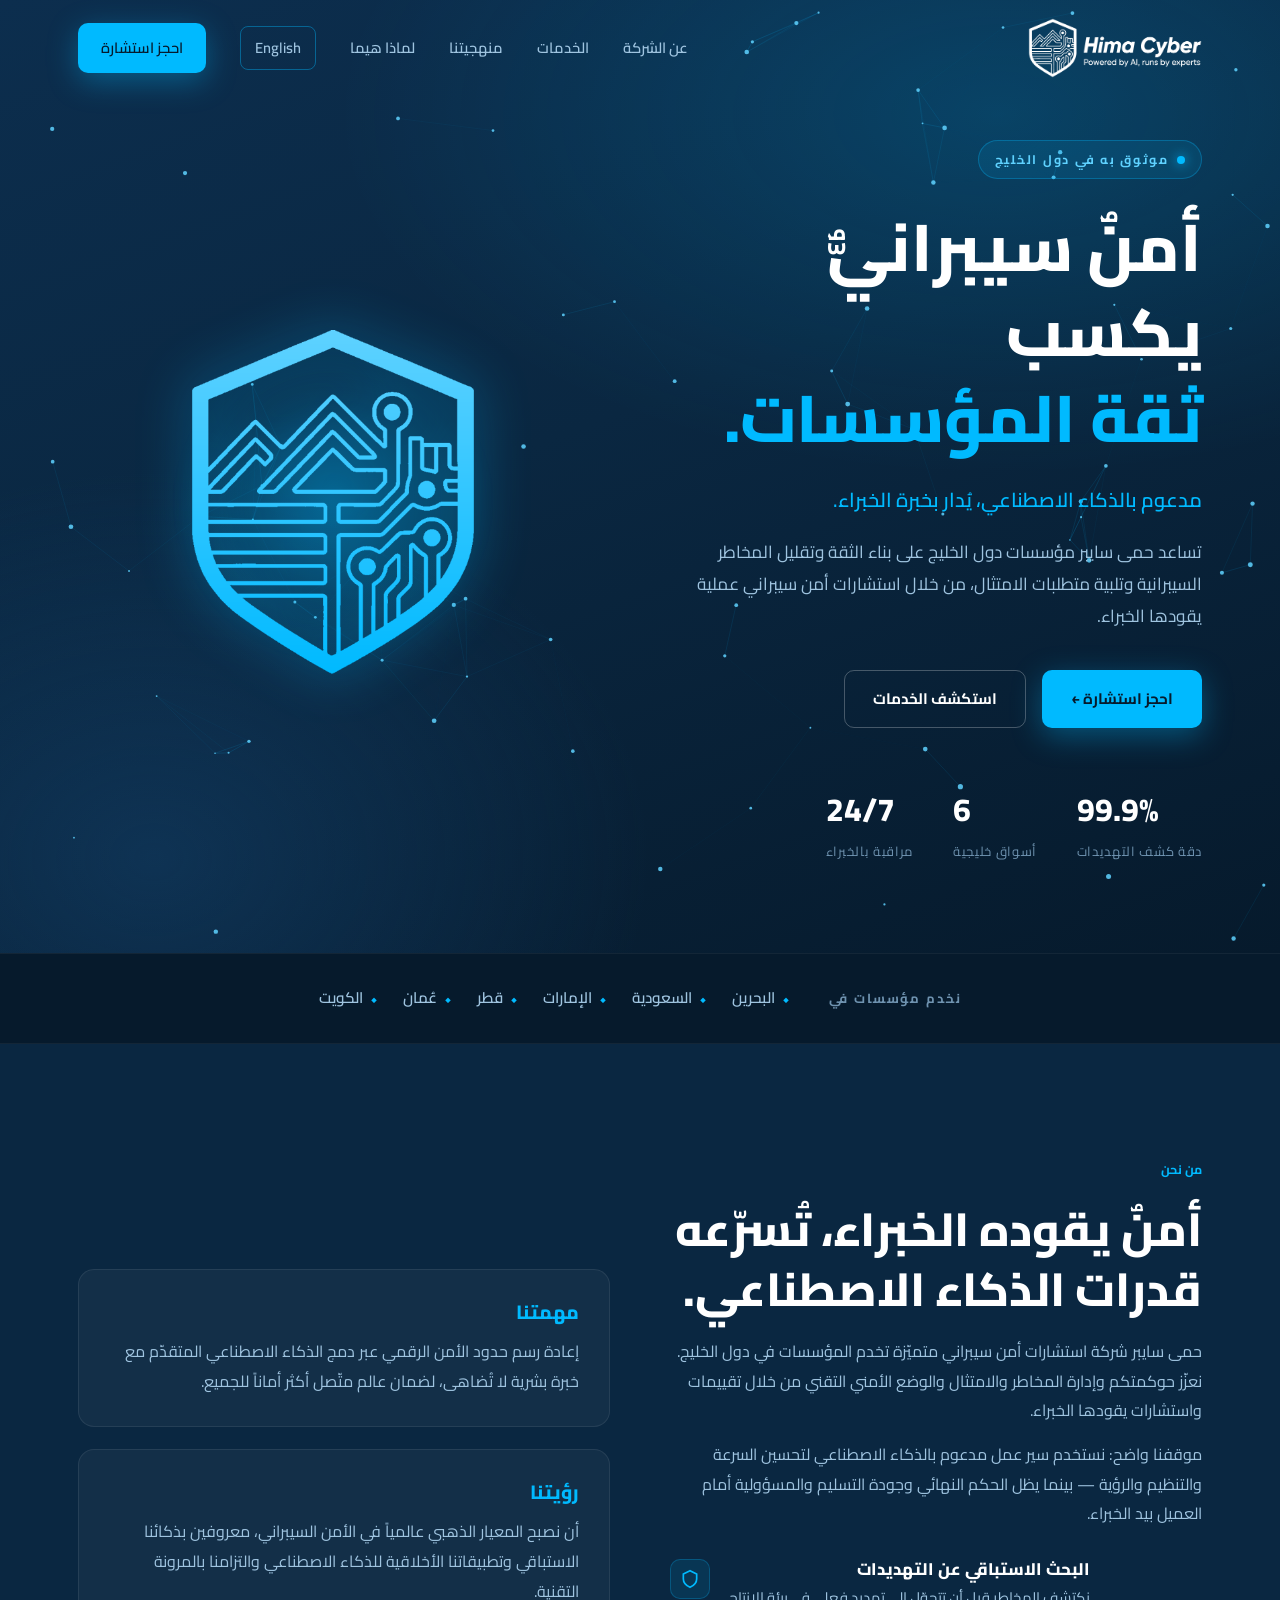
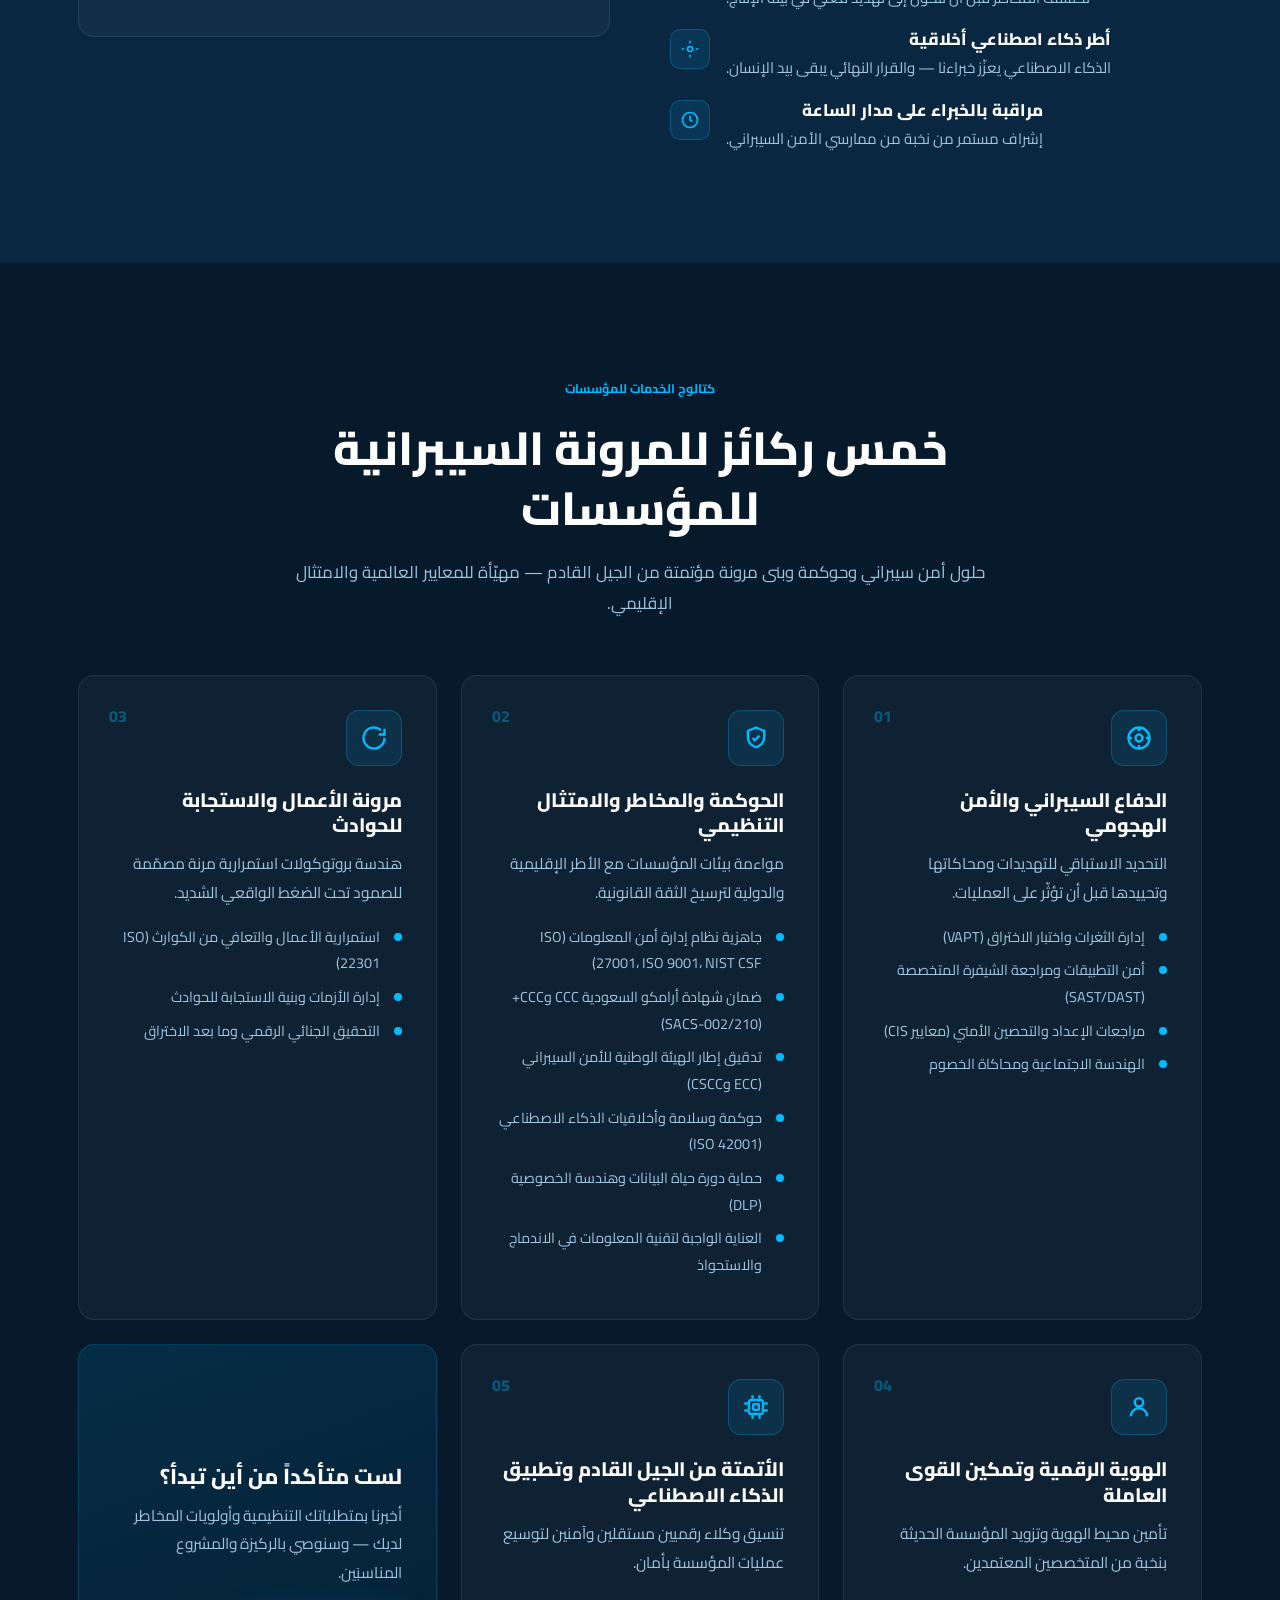
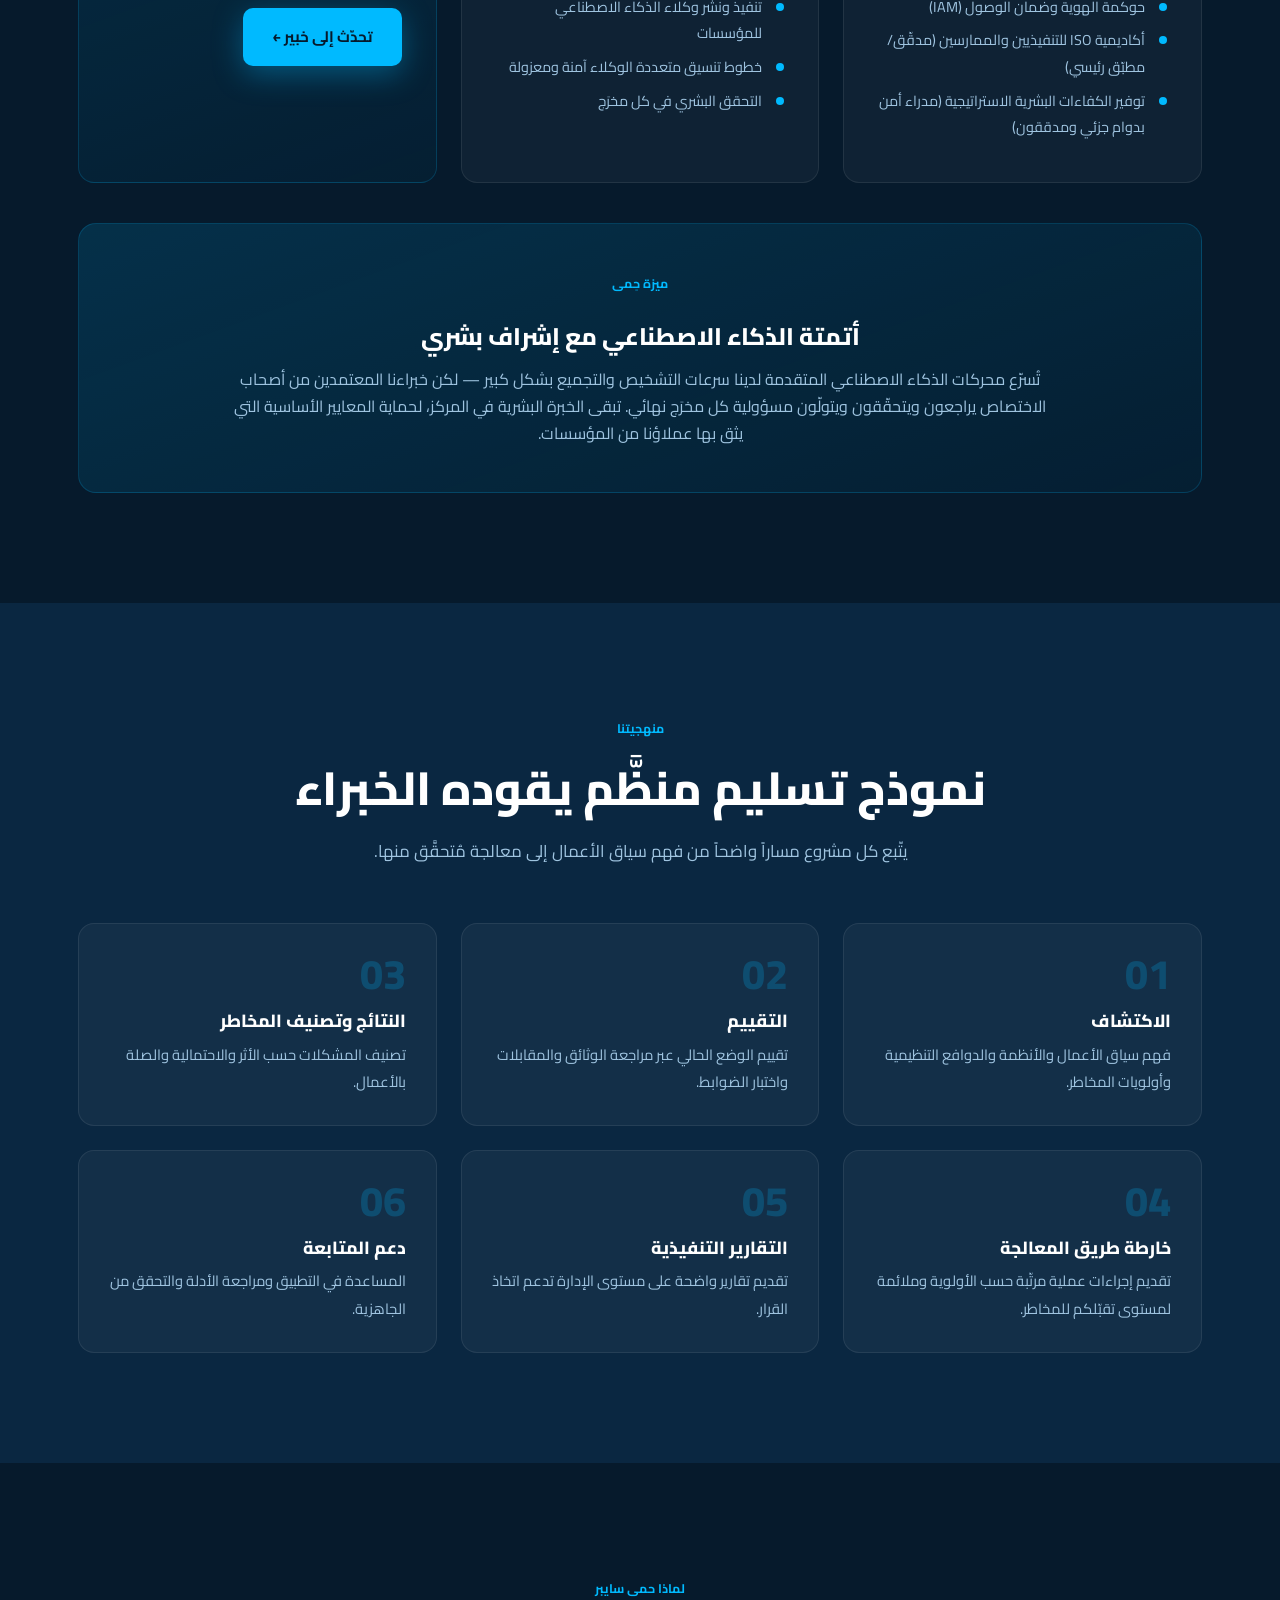
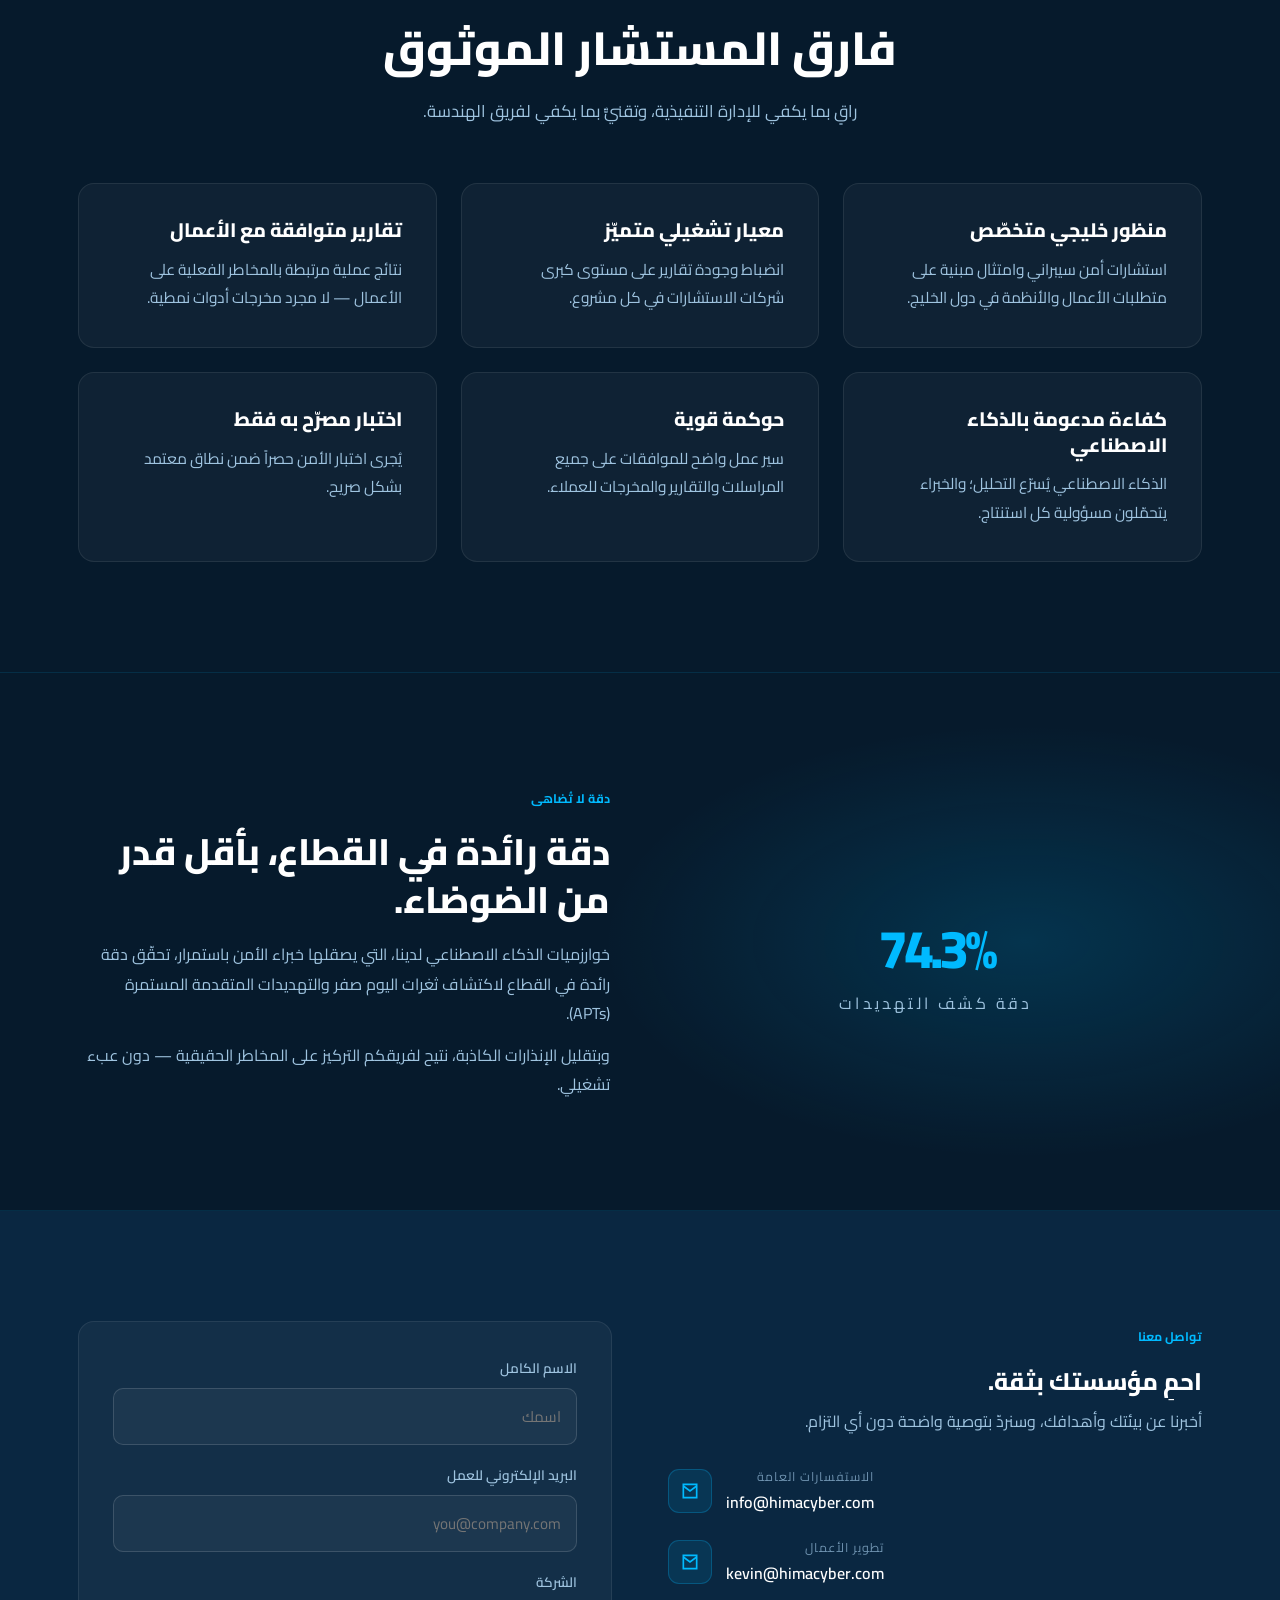
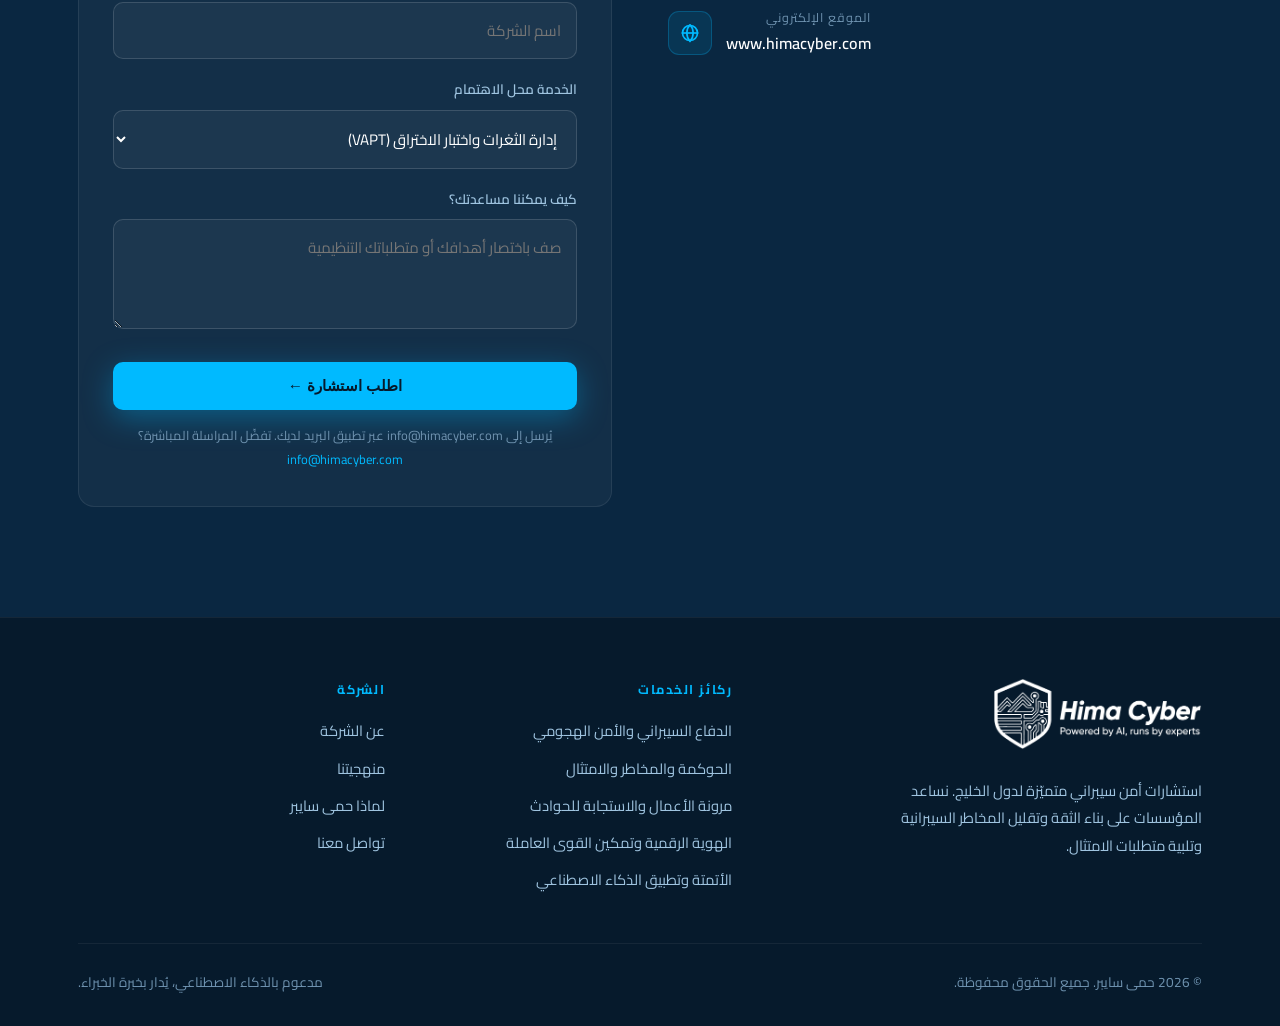
==== commit 9fe42f36: "Update contact form service dropdown to new 5-pillar catalogue Replace the old 5 flat service option" ====
--- a/ar/index.html
+++ b/ar/index.html
@@ -12,7 +12,7 @@
   <link rel="preconnect" href="https://fonts.googleapis.com" />
   <link rel="preconnect" href="https://fonts.gstatic.com" crossorigin />
   <link href="https://fonts.googleapis.com/css2?family=Cairo:wght@400;500;600;700;800&family=Montserrat:ital,wght@0,600;0,800;1,800&display=swap" rel="stylesheet" />
-  <link rel="stylesheet" href="../styles.css?v=5" />
+  <link rel="stylesheet" href="../styles.css?v=6" />
 </head>
 <body>
 
@@ -281,11 +281,33 @@
           <div class="field"><label for="company">الشركة</label><input id="company" type="text" placeholder="اسم الشركة" /></div>
           <div class="field"><label for="service">الخدمة محل الاهتمام</label>
             <select id="service">
-              <option>تطبيق معيار ISO 27001</option>
-              <option>الحوكمة والمخاطر والامتثال</option>
-              <option>تدقيق تقنية المعلومات وتقييم الفجوات</option>
-              <option>مراجعة الشيفرة البرمجية الآمنة</option>
-              <option>دعم تقييم الثغرات واختبار الاختراق</option>
+              <optgroup label="الدفاع السيبراني والأمن الهجومي">
+                <option>إدارة الثغرات واختبار الاختراق (VAPT)</option>
+                <option>أمن التطبيقات ومراجعة الشيفرة المتخصصة</option>
+                <option>مراجعات الإعداد والتحصين الأمني</option>
+                <option>الهندسة الاجتماعية ومحاكاة الخصوم</option>
+              </optgroup>
+              <optgroup label="الحوكمة والمخاطر والامتثال التنظيمي">
+                <option>جاهزية نظام إدارة أمن المعلومات (ISO 27001 / 9001 / NIST CSF)</option>
+                <option>ضمان شهادة أرامكو السعودية CCC وCCC+</option>
+                <option>الامتثال لإطار الهيئة الوطنية للأمن السيبراني (ECC وCSCC)</option>
+                <option>حوكمة وسلامة وأخلاقيات الذكاء الاصطناعي (ISO 42001)</option>
+                <option>حماية دورة حياة البيانات وهندسة الخصوصية</option>
+                <option>العناية الواجبة لتقنية المعلومات في الاندماج والاستحواذ</option>
+              </optgroup>
+              <optgroup label="مرونة الأعمال والاستجابة للحوادث">
+                <option>استمرارية الأعمال والتعافي من الكوارث (ISO 22301)</option>
+                <option>إدارة الأزمات والاستجابة للحوادث</option>
+                <option>التحقيق الجنائي الرقمي وما بعد الاختراق</option>
+              </optgroup>
+              <optgroup label="الهوية الرقمية وتمكين القوى العاملة">
+                <option>حوكمة الهوية وضمان الوصول (IAM)</option>
+                <option>أكاديمية ISO للتنفيذيين والممارسين</option>
+                <option>توفير الكفاءات البشرية الاستراتيجية</option>
+              </optgroup>
+              <optgroup label="الأتمتة من الجيل القادم وتطبيق الذكاء الاصطناعي">
+                <option>تنفيذ ونشر وكلاء الذكاء الاصطناعي للمؤسسات</option>
+              </optgroup>
               <option>لست متأكداً بعد</option>
             </select>
           </div>
--- a/styles.css
+++ b/styles.css
@@ -309,7 +309,8 @@
 }
 .field input:focus, .field select:focus, .field textarea:focus { outline: none; border-color: var(--cyber); background: rgba(0,186,255,.05); }
 .field textarea { resize: vertical; min-height: 110px; }
-.field select option { background: var(--navy-900); }
+.field select option { background: var(--navy-900); color: var(--white); }
+.field select optgroup { background: var(--navy-900); color: var(--cyber); font-weight: 700; }
 form .btn { width: 100%; justify-content: center; margin-top: 6px; }
 .form-note { font-size: .8rem; color: var(--muted-dim); margin-top: 14px; text-align: center; }
 
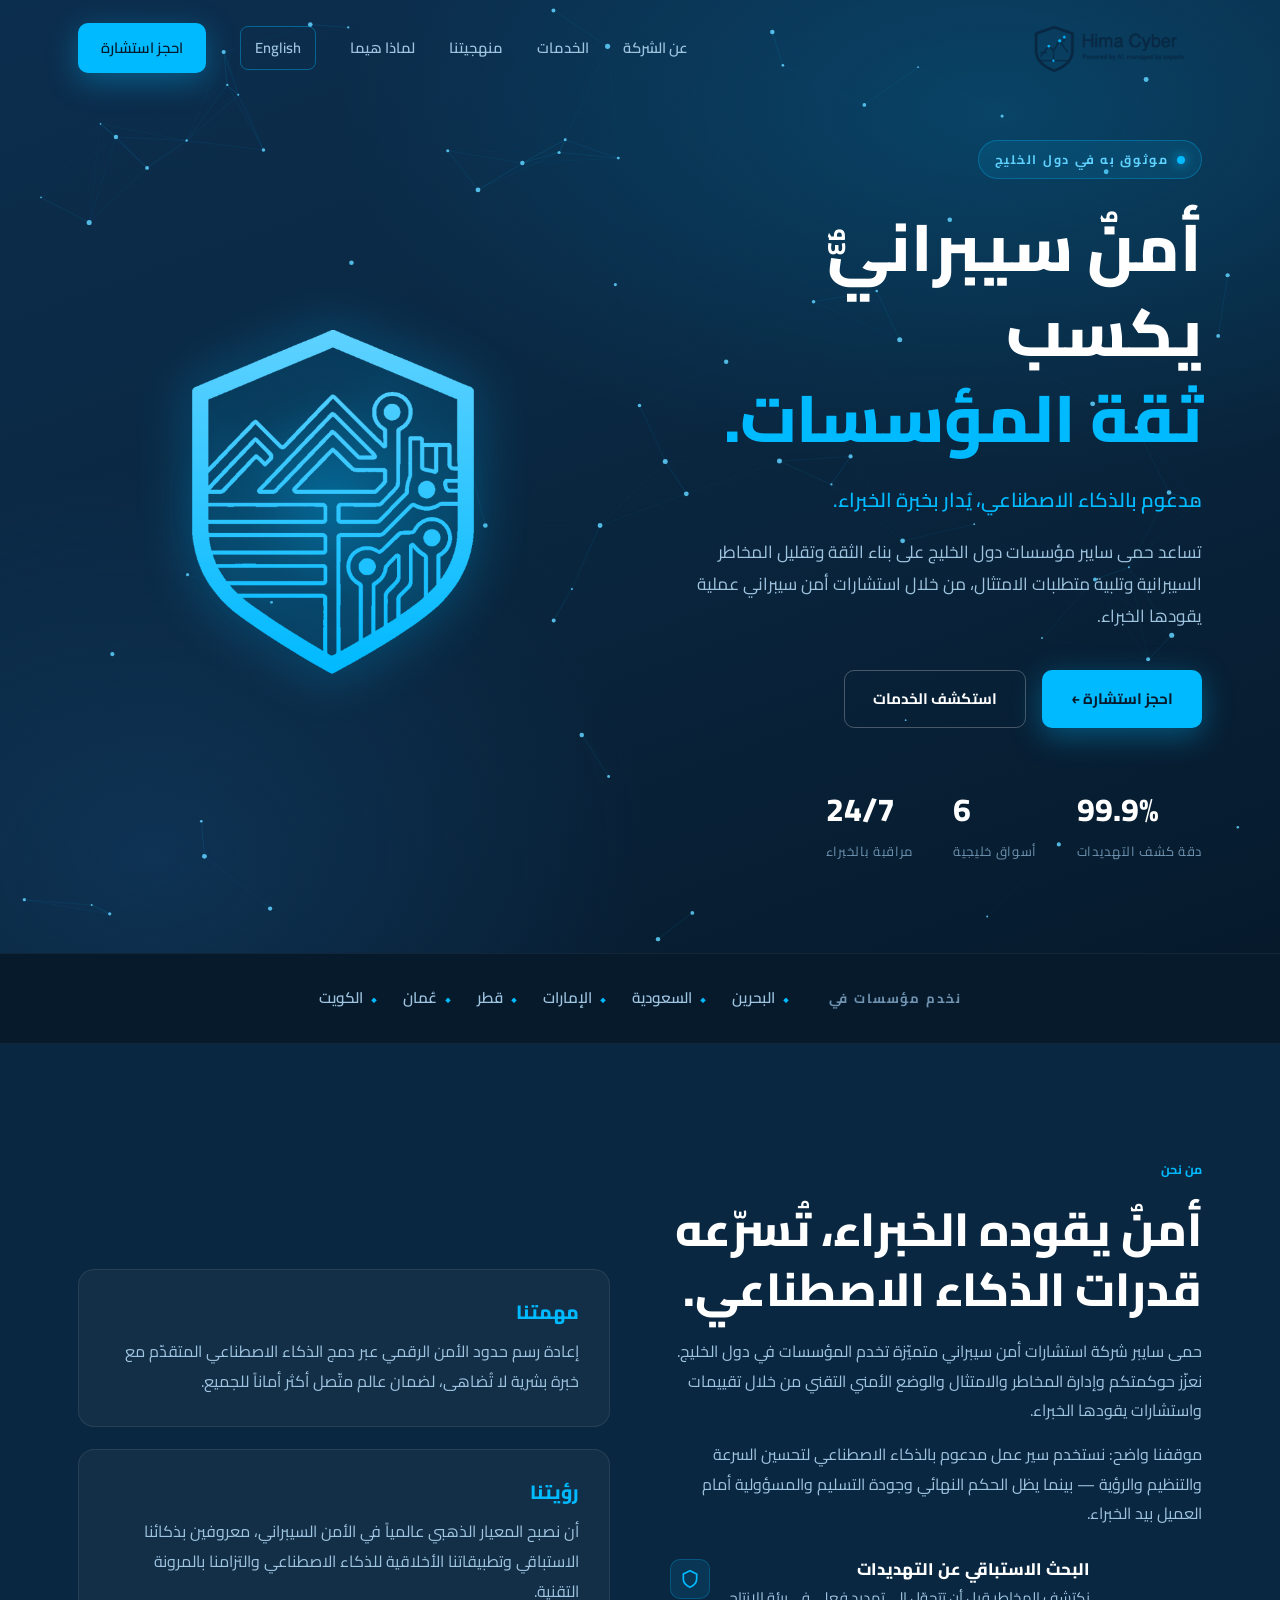
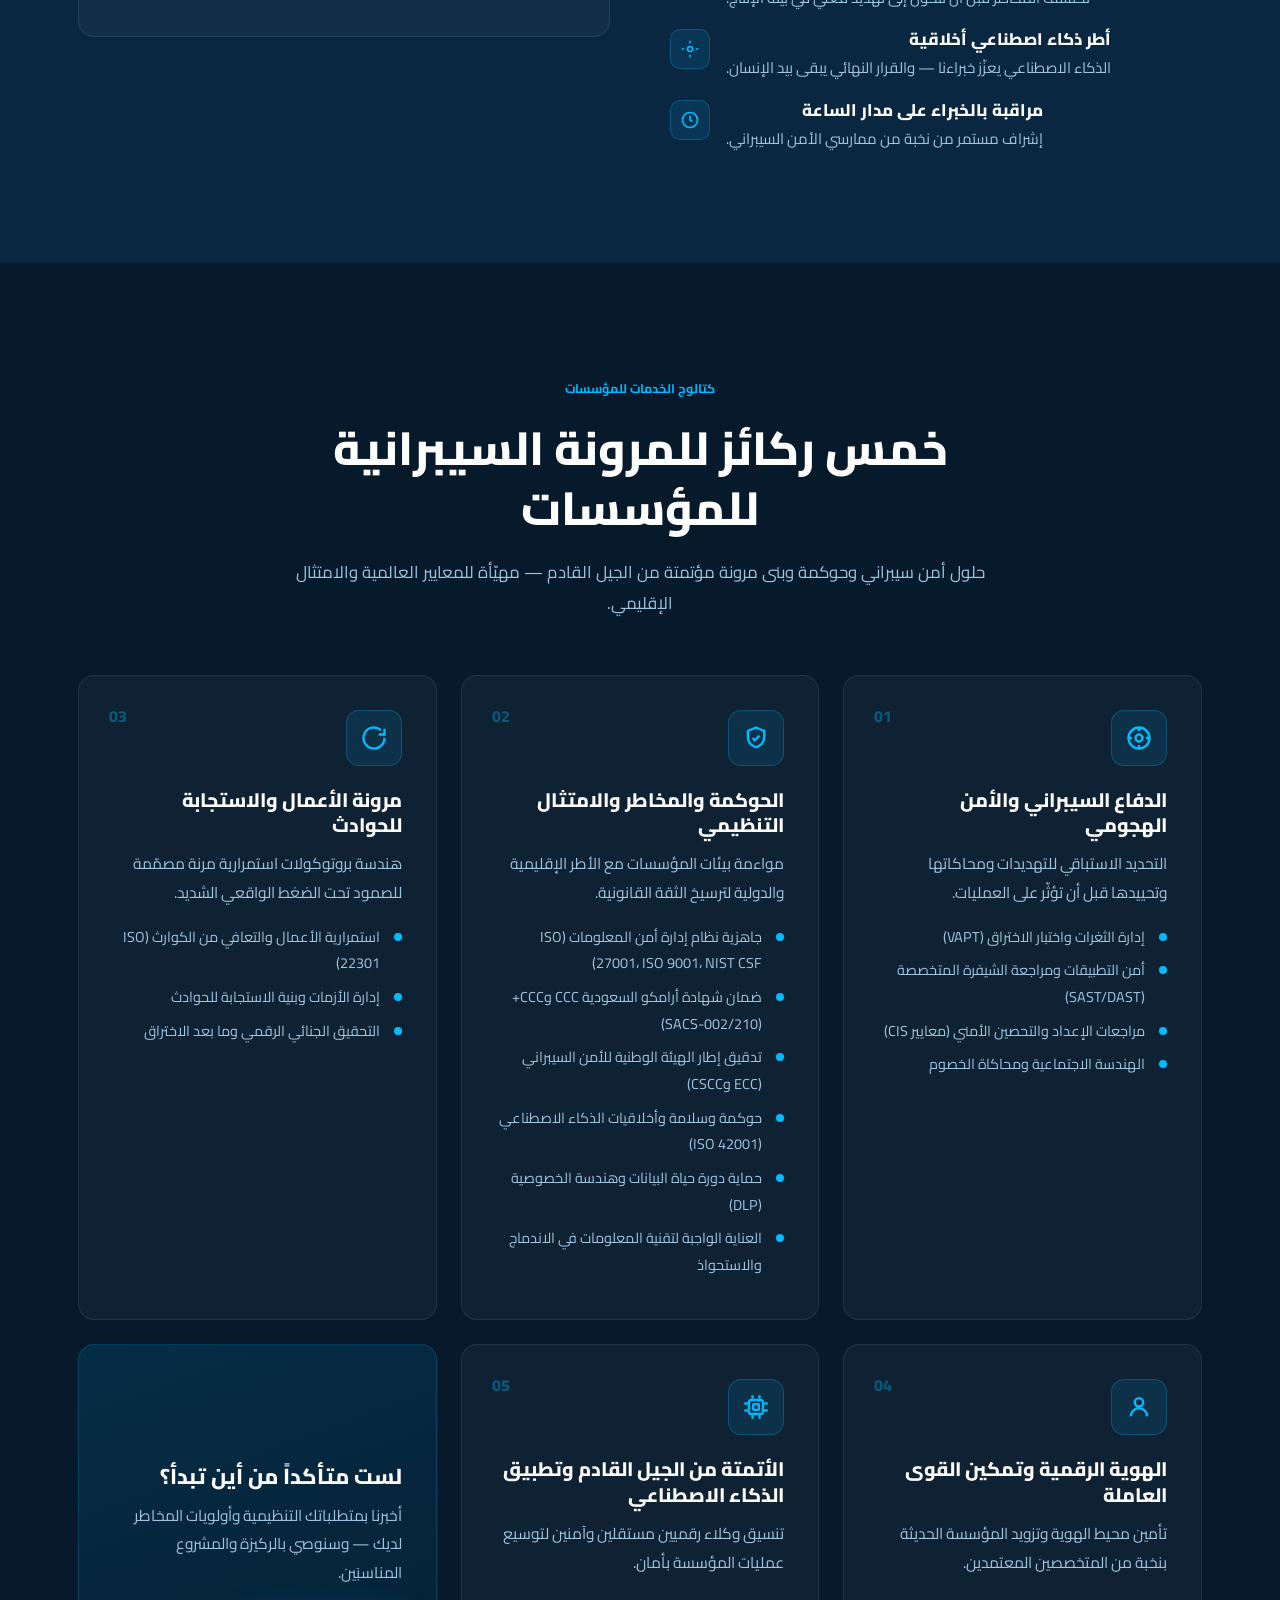
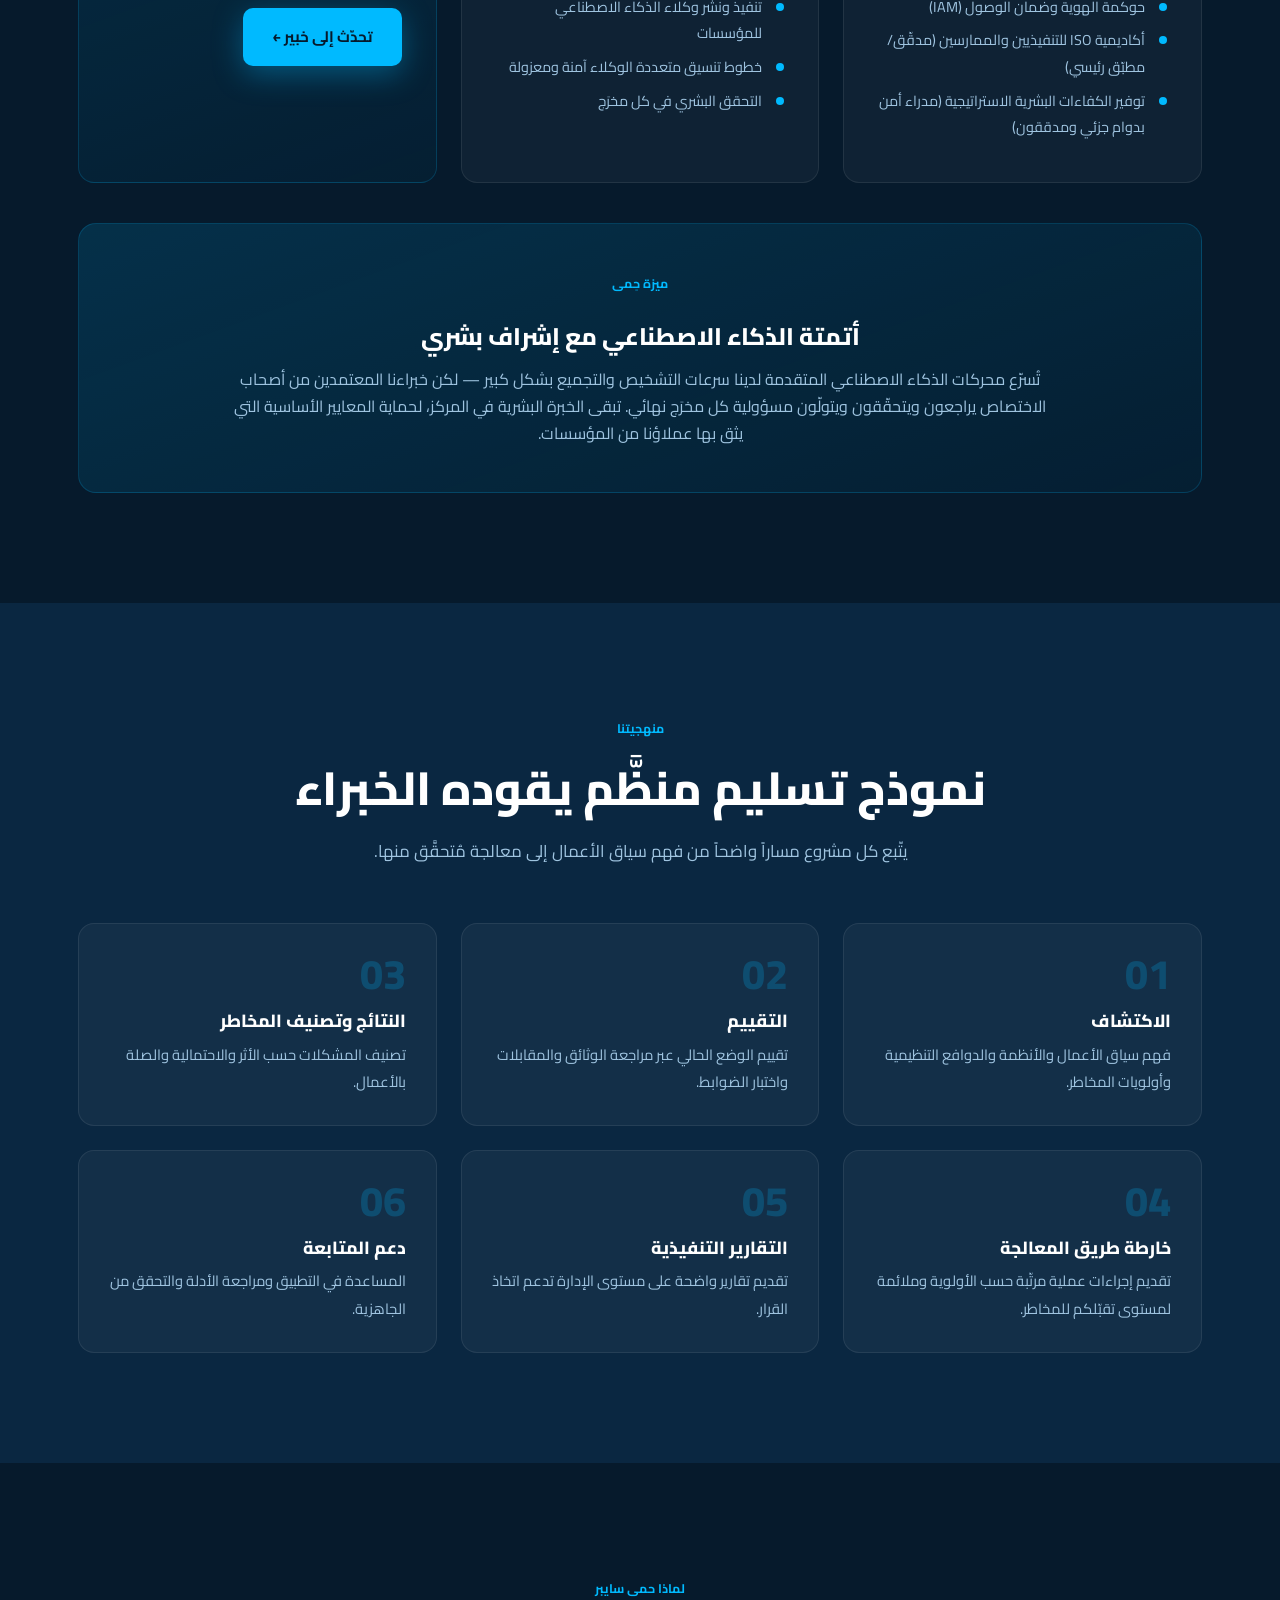
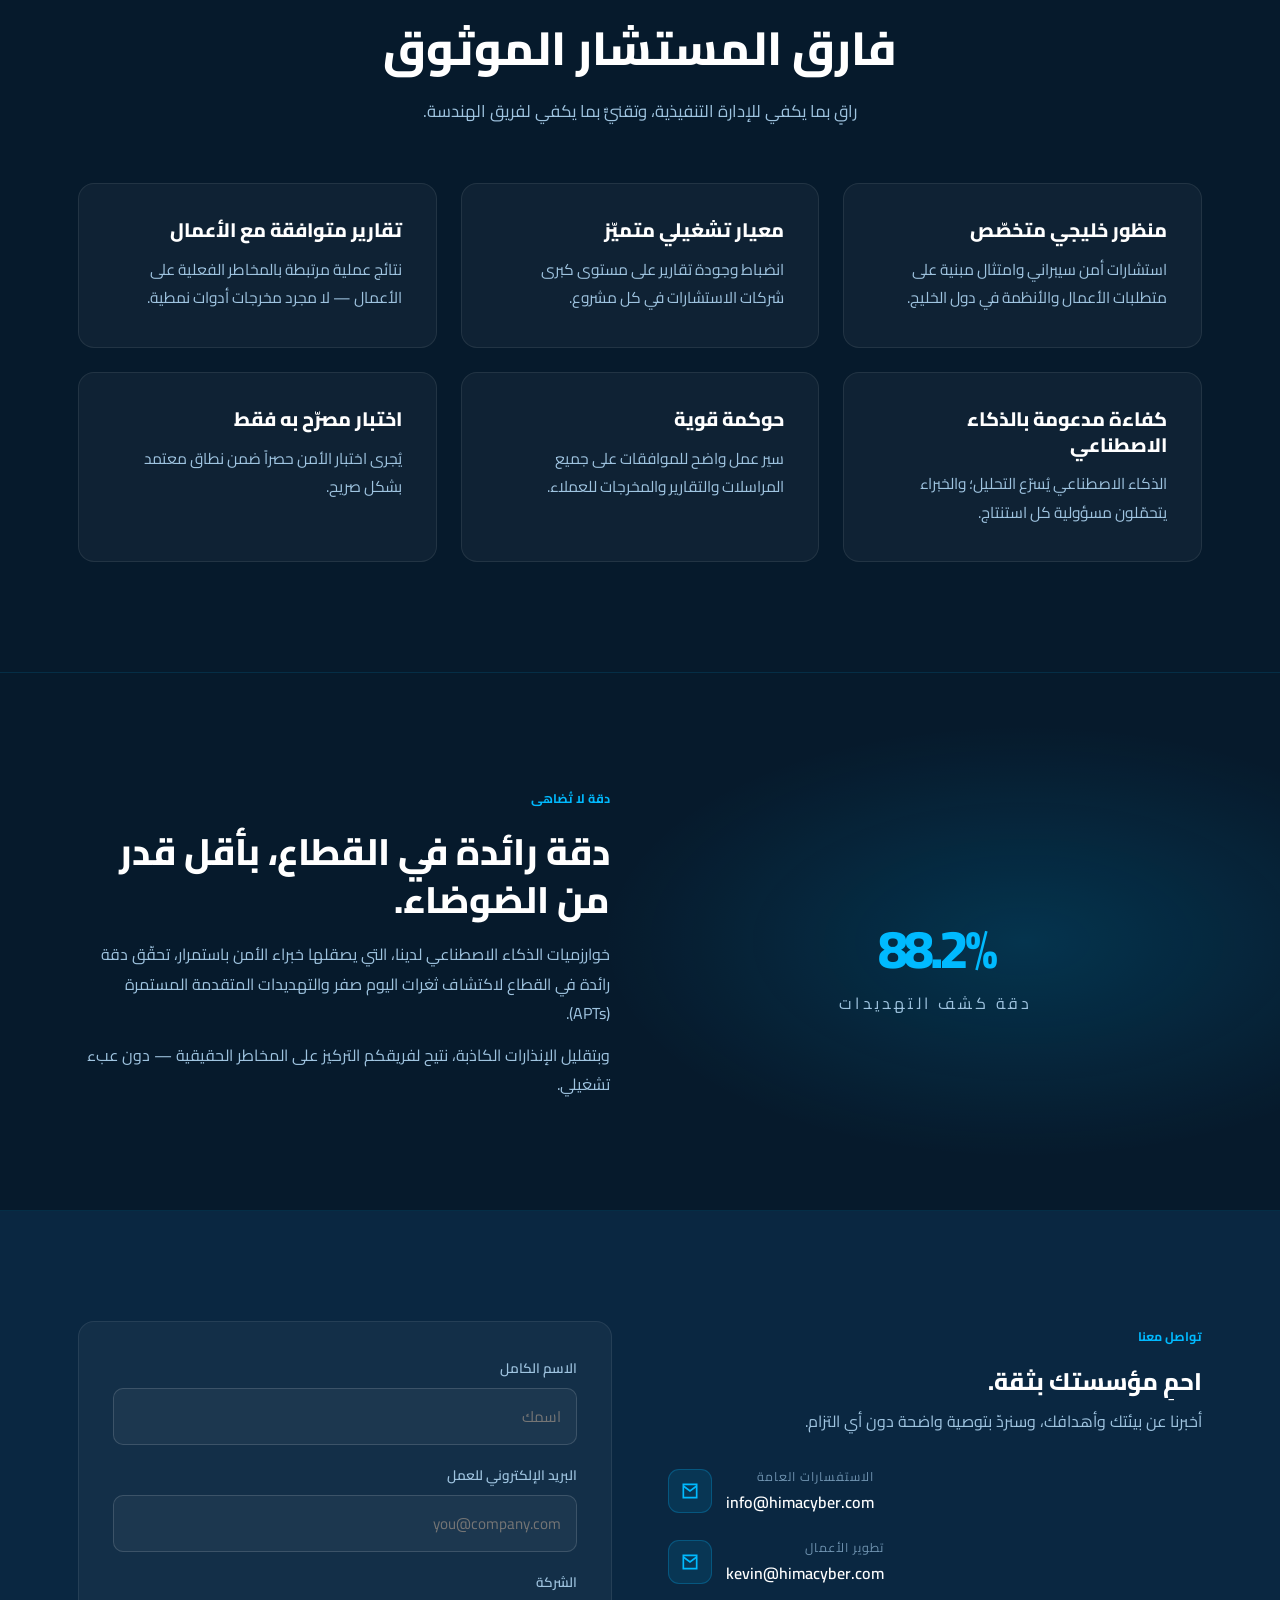
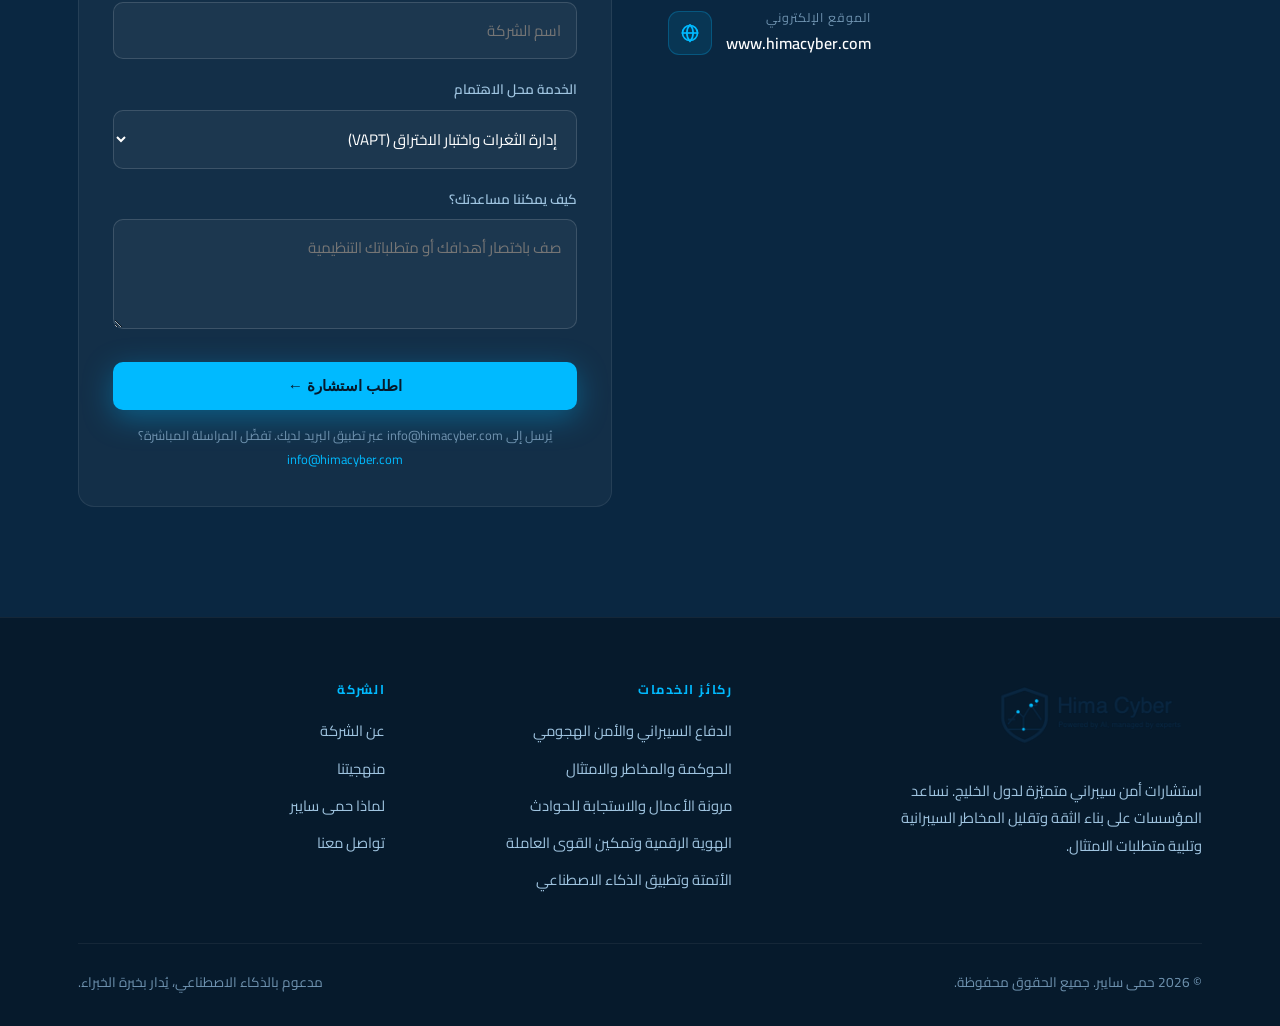
==== commit 8235576a: "Update slogan to "Powered by AI, managed by experts" Replace "runs by experts" with "managed by expe" ====
--- a/ar/index.html
+++ b/ar/index.html
@@ -20,7 +20,7 @@
   <header class="nav" id="nav">
     <div class="container nav__inner">
       <a href="#home" class="nav__logo" aria-label="حمى سايبر — الرئيسية">
-        <img src="../assets/hima-logo-full.png?v=3" alt="Hima Cyber — Powered by AI, runs by experts" />
+        <img src="../assets/hima-logo-full.png?v=4" alt="Hima Cyber — Powered by AI, managed by experts" />
       </a>
       <nav class="nav__links" id="navLinks">
         <a href="#about">عن الشركة</a>
@@ -324,7 +324,7 @@
     <div class="container">
       <div class="footer__top">
         <div class="footer__brand">
-          <img src="../assets/hima-logo-full.png?v=2" alt="Hima Cyber — Powered by AI, runs by experts" />
+          <img src="../assets/hima-logo-full.png?v=4" alt="Hima Cyber — Powered by AI, managed by experts" />
           <p>استشارات أمن سيبراني متميّزة لدول الخليج. نساعد المؤسسات على بناء الثقة وتقليل المخاطر السيبرانية وتلبية متطلبات الامتثال.</p>
         </div>
         <div class="footer__col">
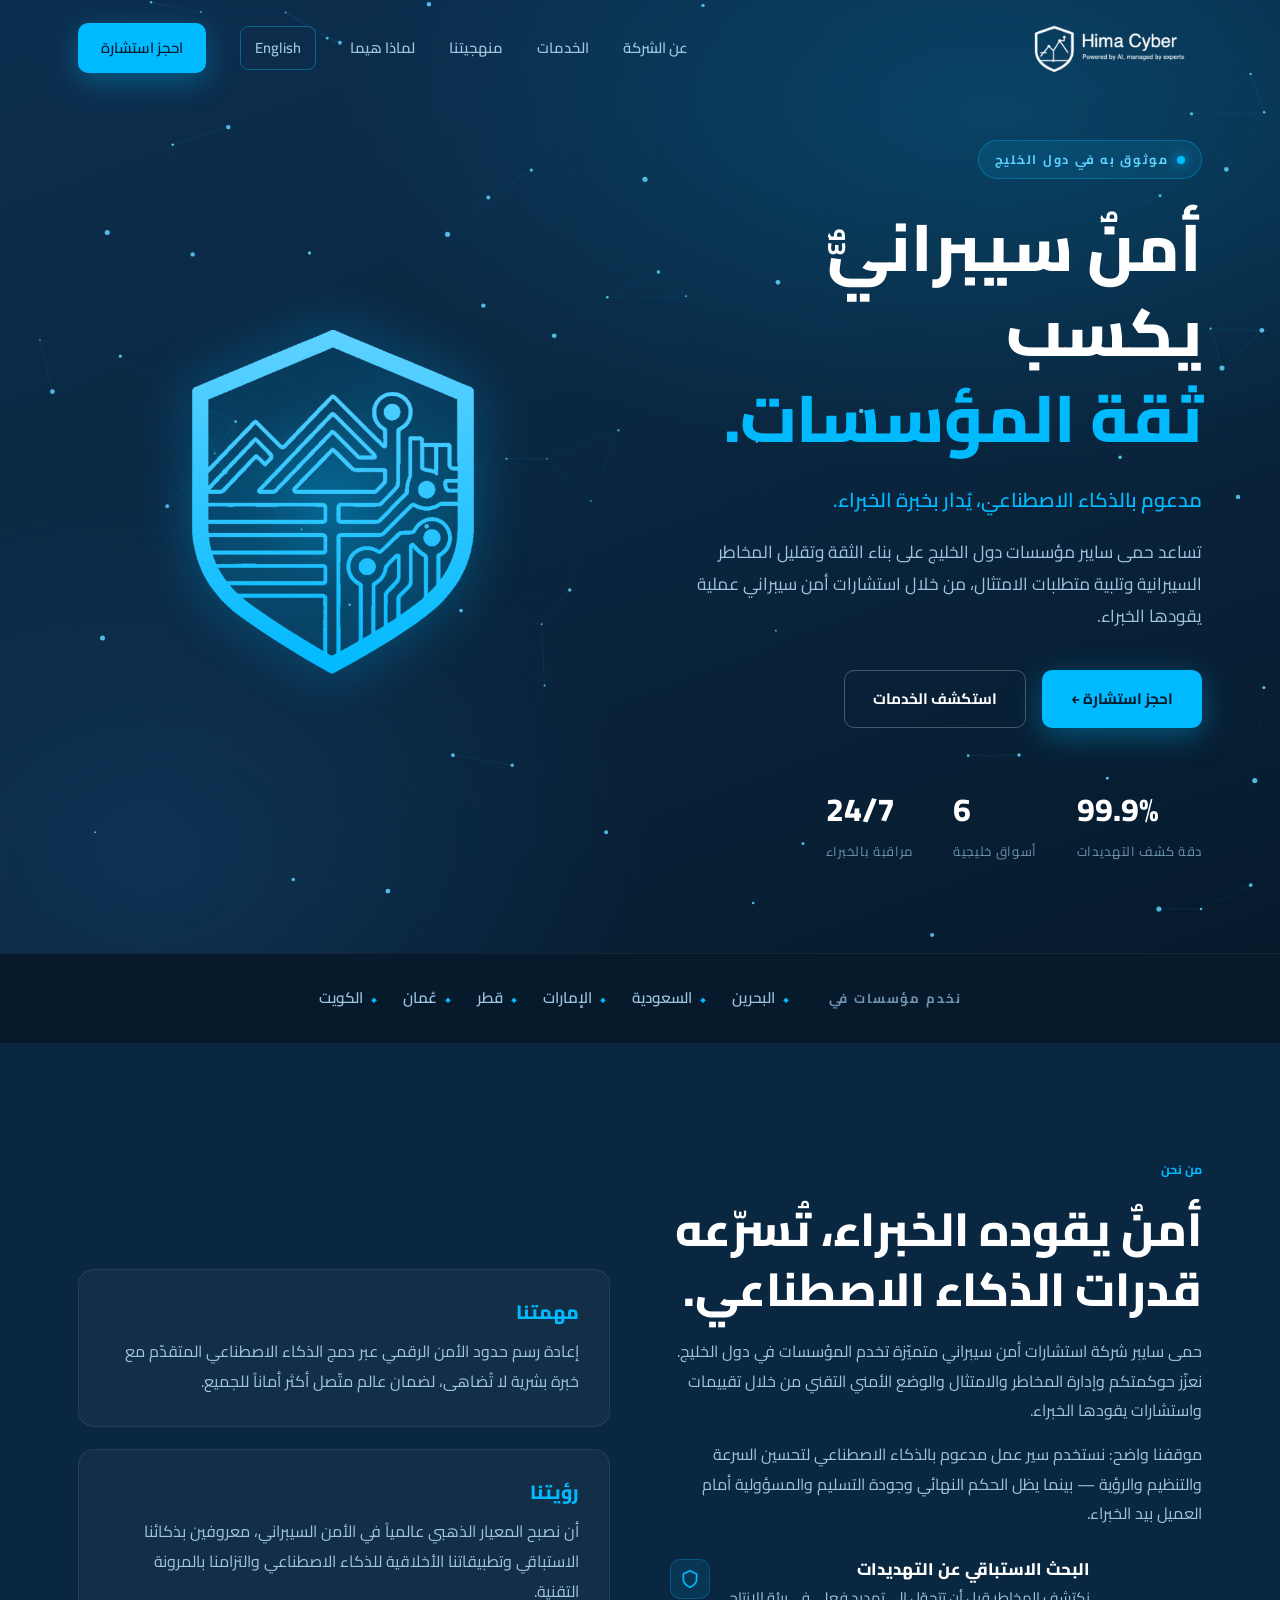
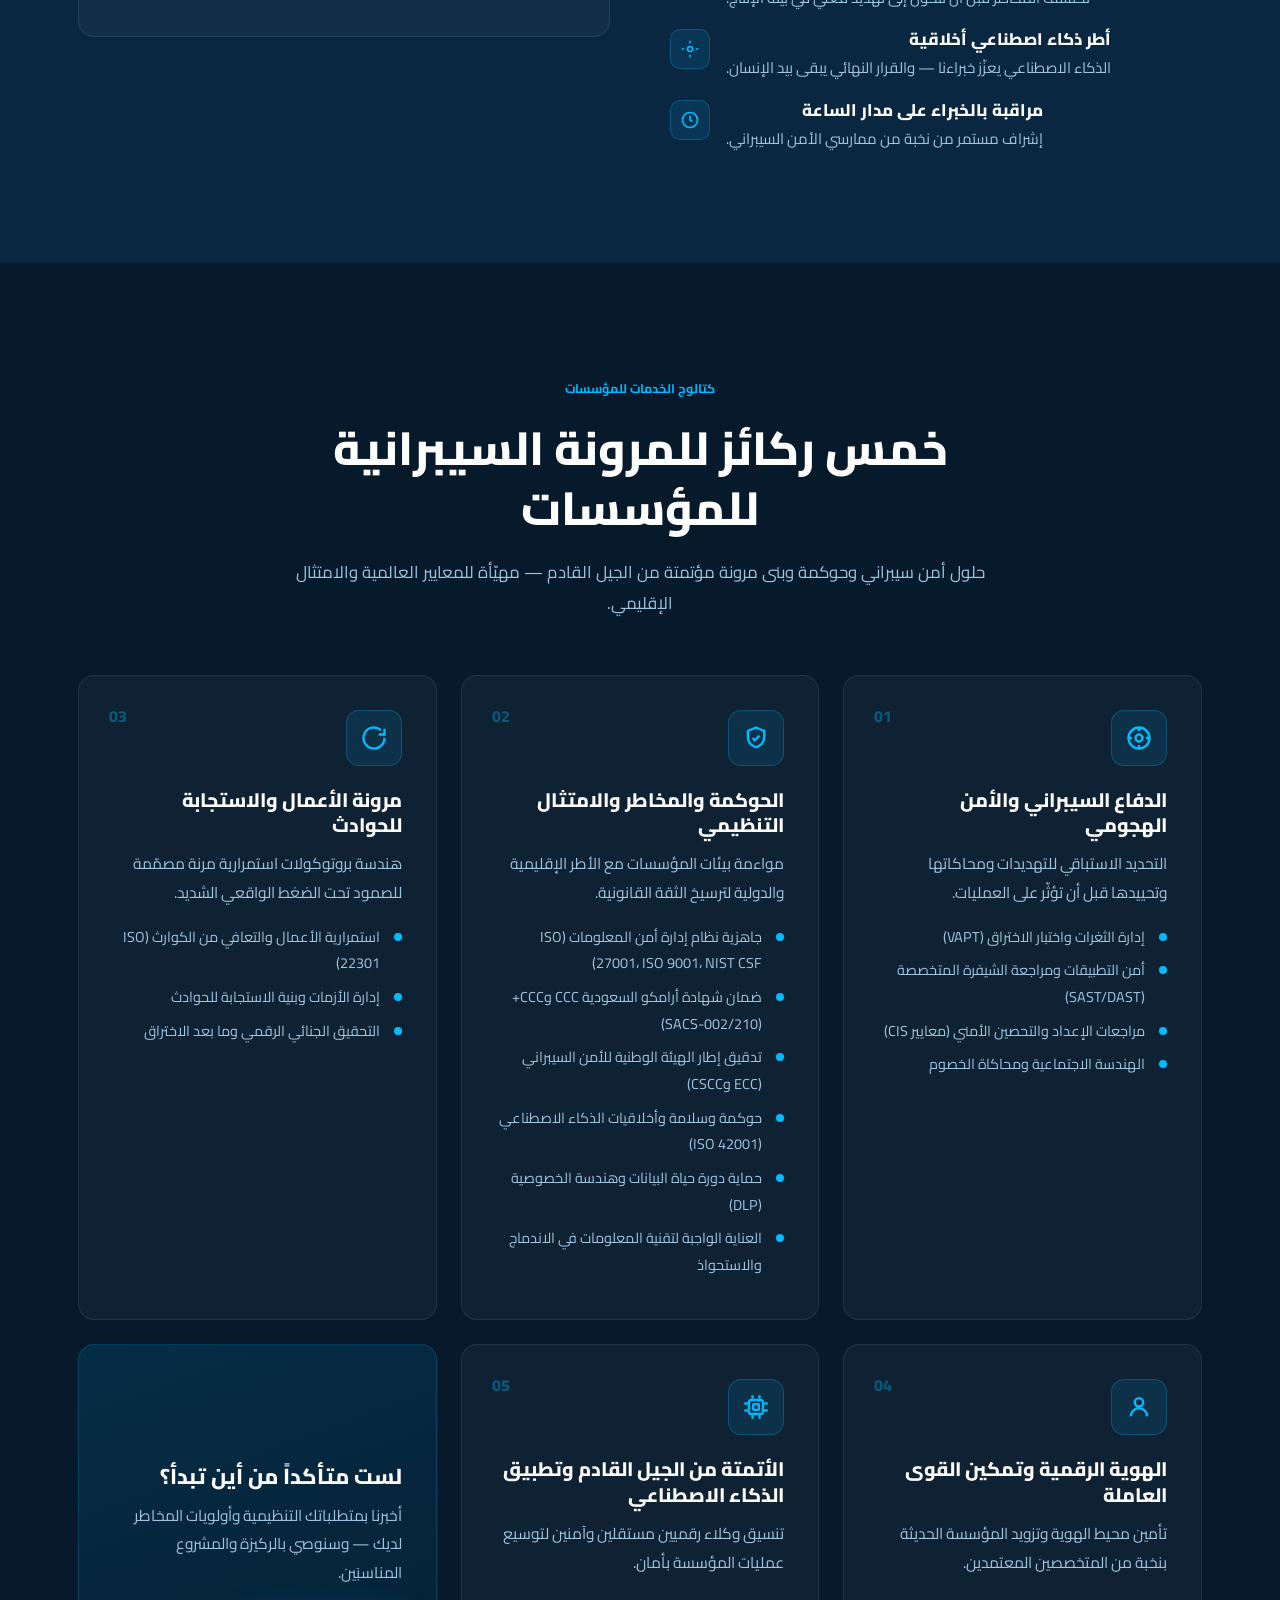
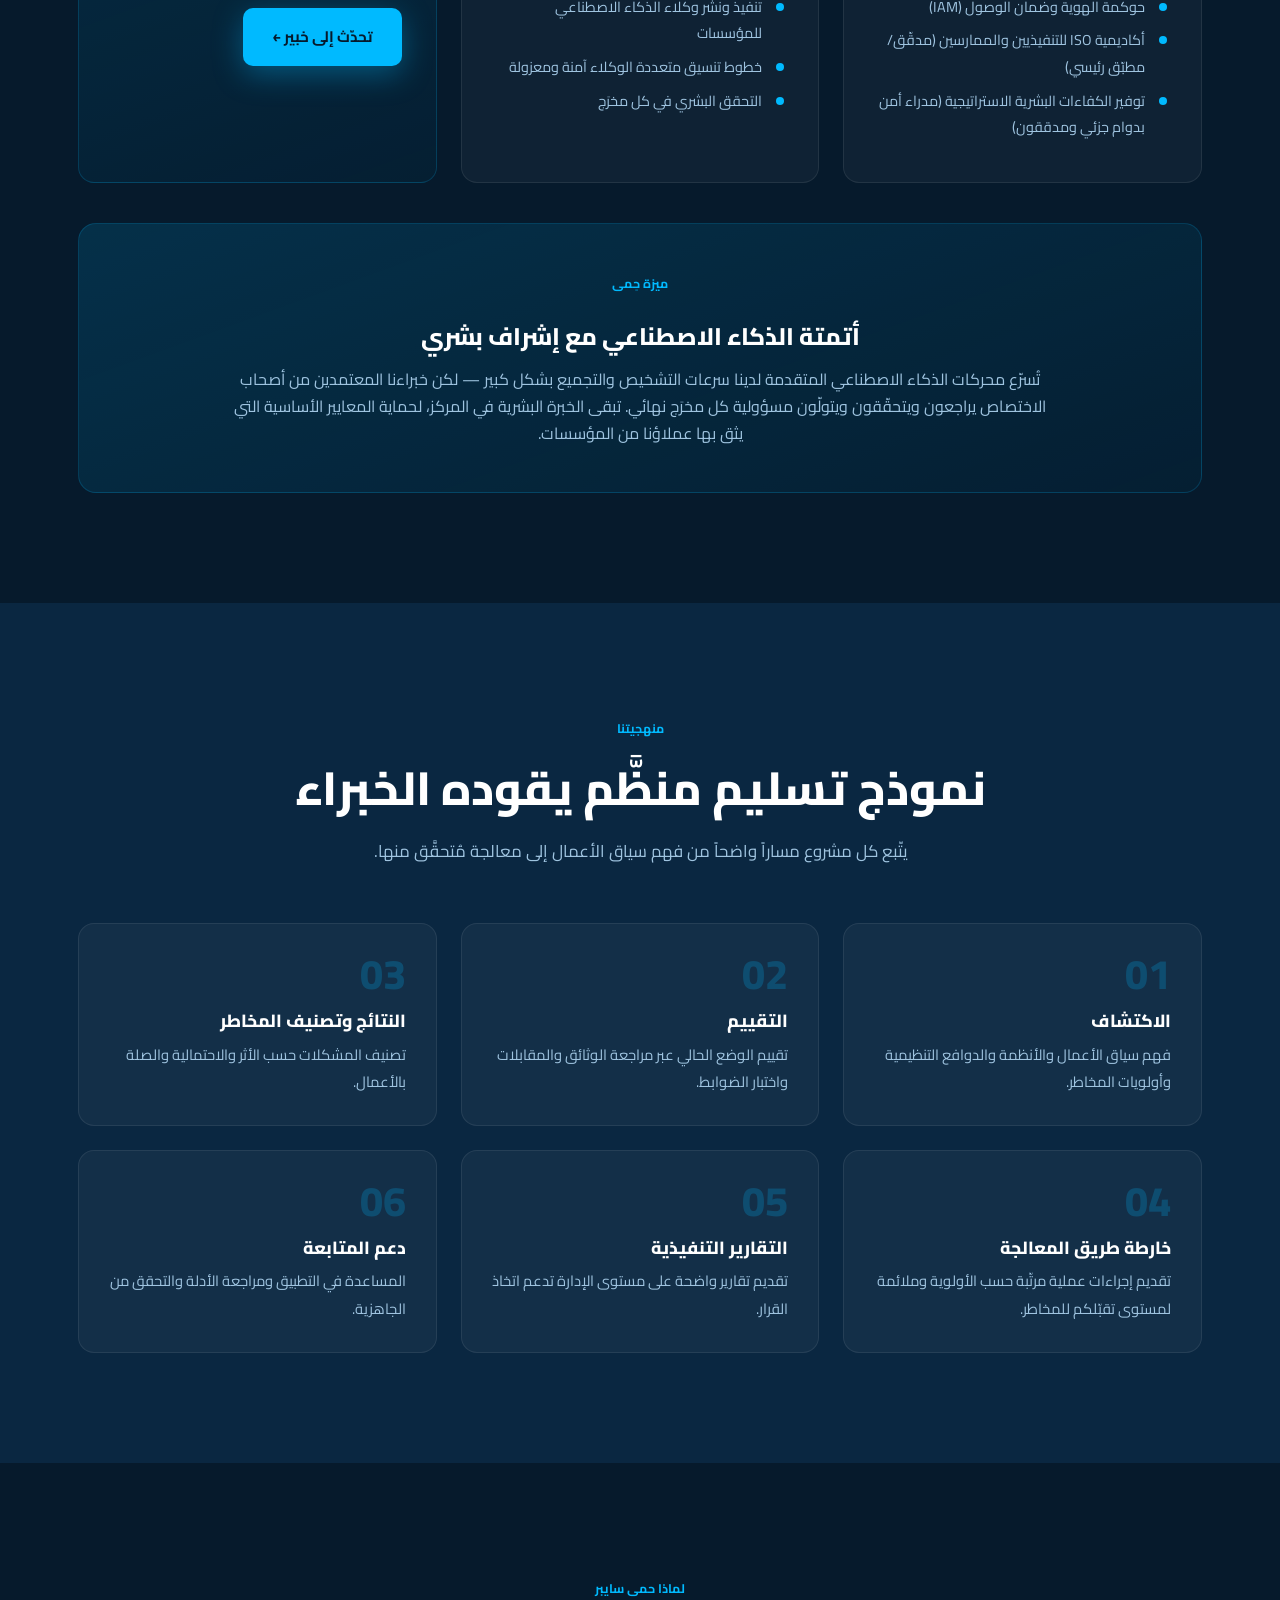
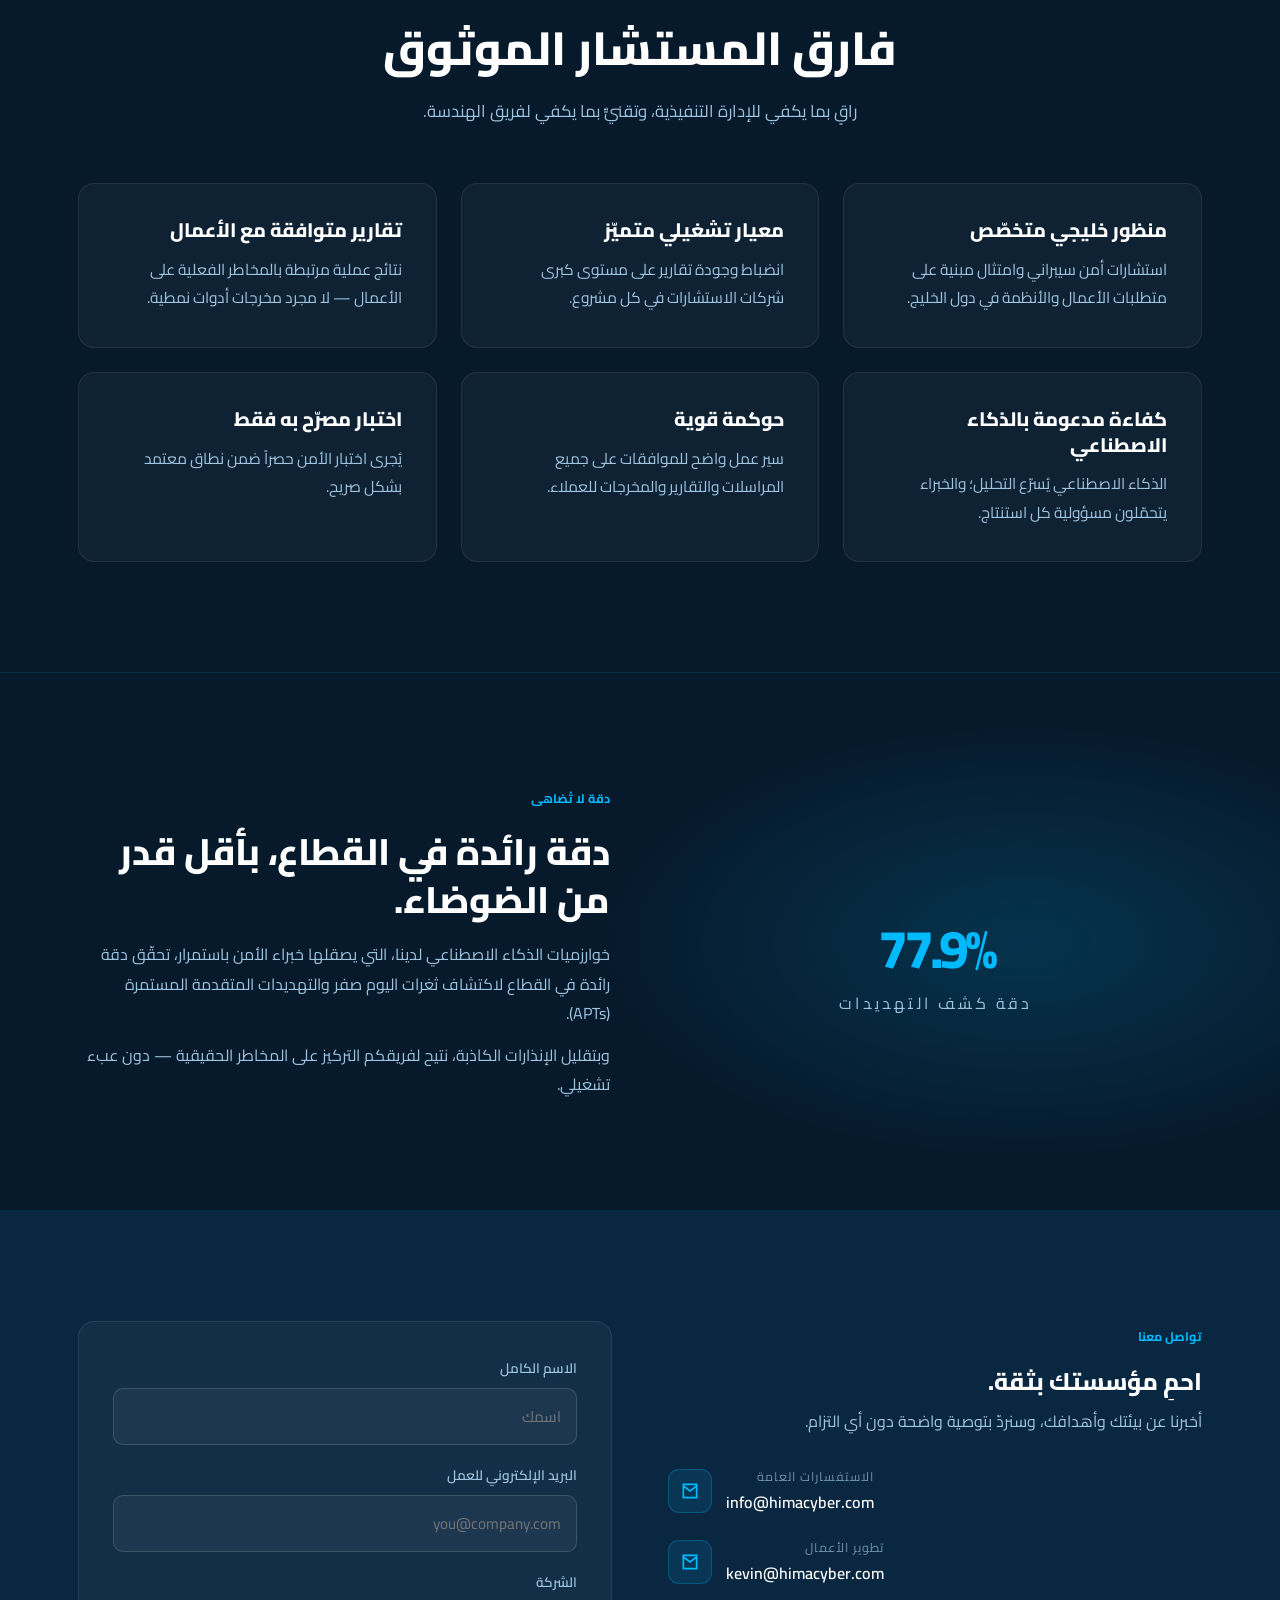
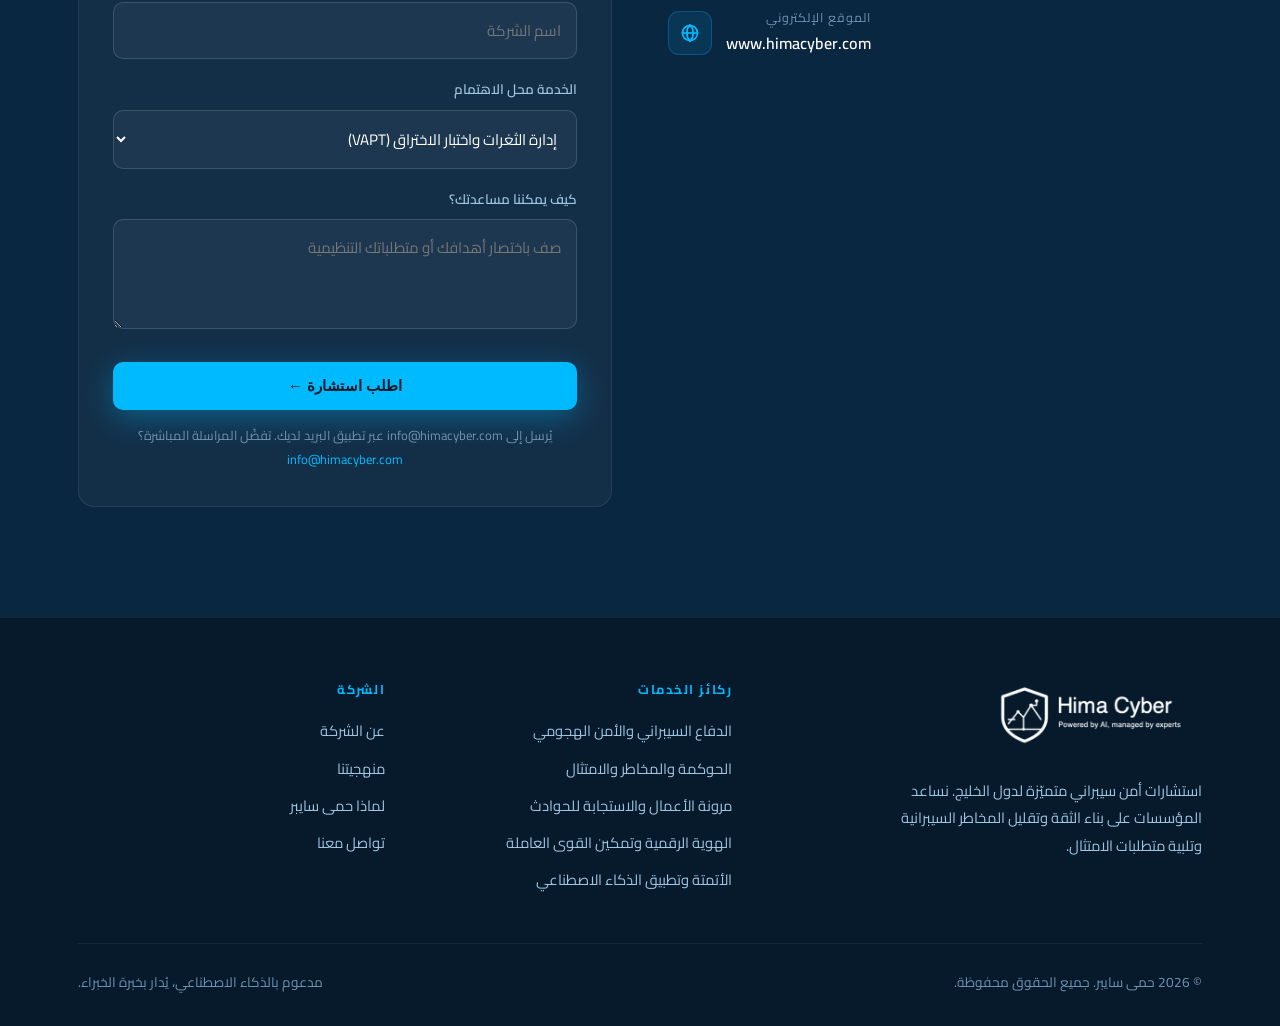
==== commit f4613d6a: "Restore white logo on dark background The regenerated logo came out in the dark/navy (light-backgrou" ====
--- a/ar/index.html
+++ b/ar/index.html
@@ -20,7 +20,7 @@
   <header class="nav" id="nav">
     <div class="container nav__inner">
       <a href="#home" class="nav__logo" aria-label="حمى سايبر — الرئيسية">
-        <img src="../assets/hima-logo-full.png?v=4" alt="Hima Cyber — Powered by AI, managed by experts" />
+        <img src="../assets/hima-logo-full.png?v=5" alt="Hima Cyber — Powered by AI, managed by experts" />
       </a>
       <nav class="nav__links" id="navLinks">
         <a href="#about">عن الشركة</a>
@@ -324,7 +324,7 @@
     <div class="container">
       <div class="footer__top">
         <div class="footer__brand">
-          <img src="../assets/hima-logo-full.png?v=4" alt="Hima Cyber — Powered by AI, managed by experts" />
+          <img src="../assets/hima-logo-full.png?v=5" alt="Hima Cyber — Powered by AI, managed by experts" />
           <p>استشارات أمن سيبراني متميّزة لدول الخليج. نساعد المؤسسات على بناء الثقة وتقليل المخاطر السيبرانية وتلبية متطلبات الامتثال.</p>
         </div>
         <div class="footer__col">
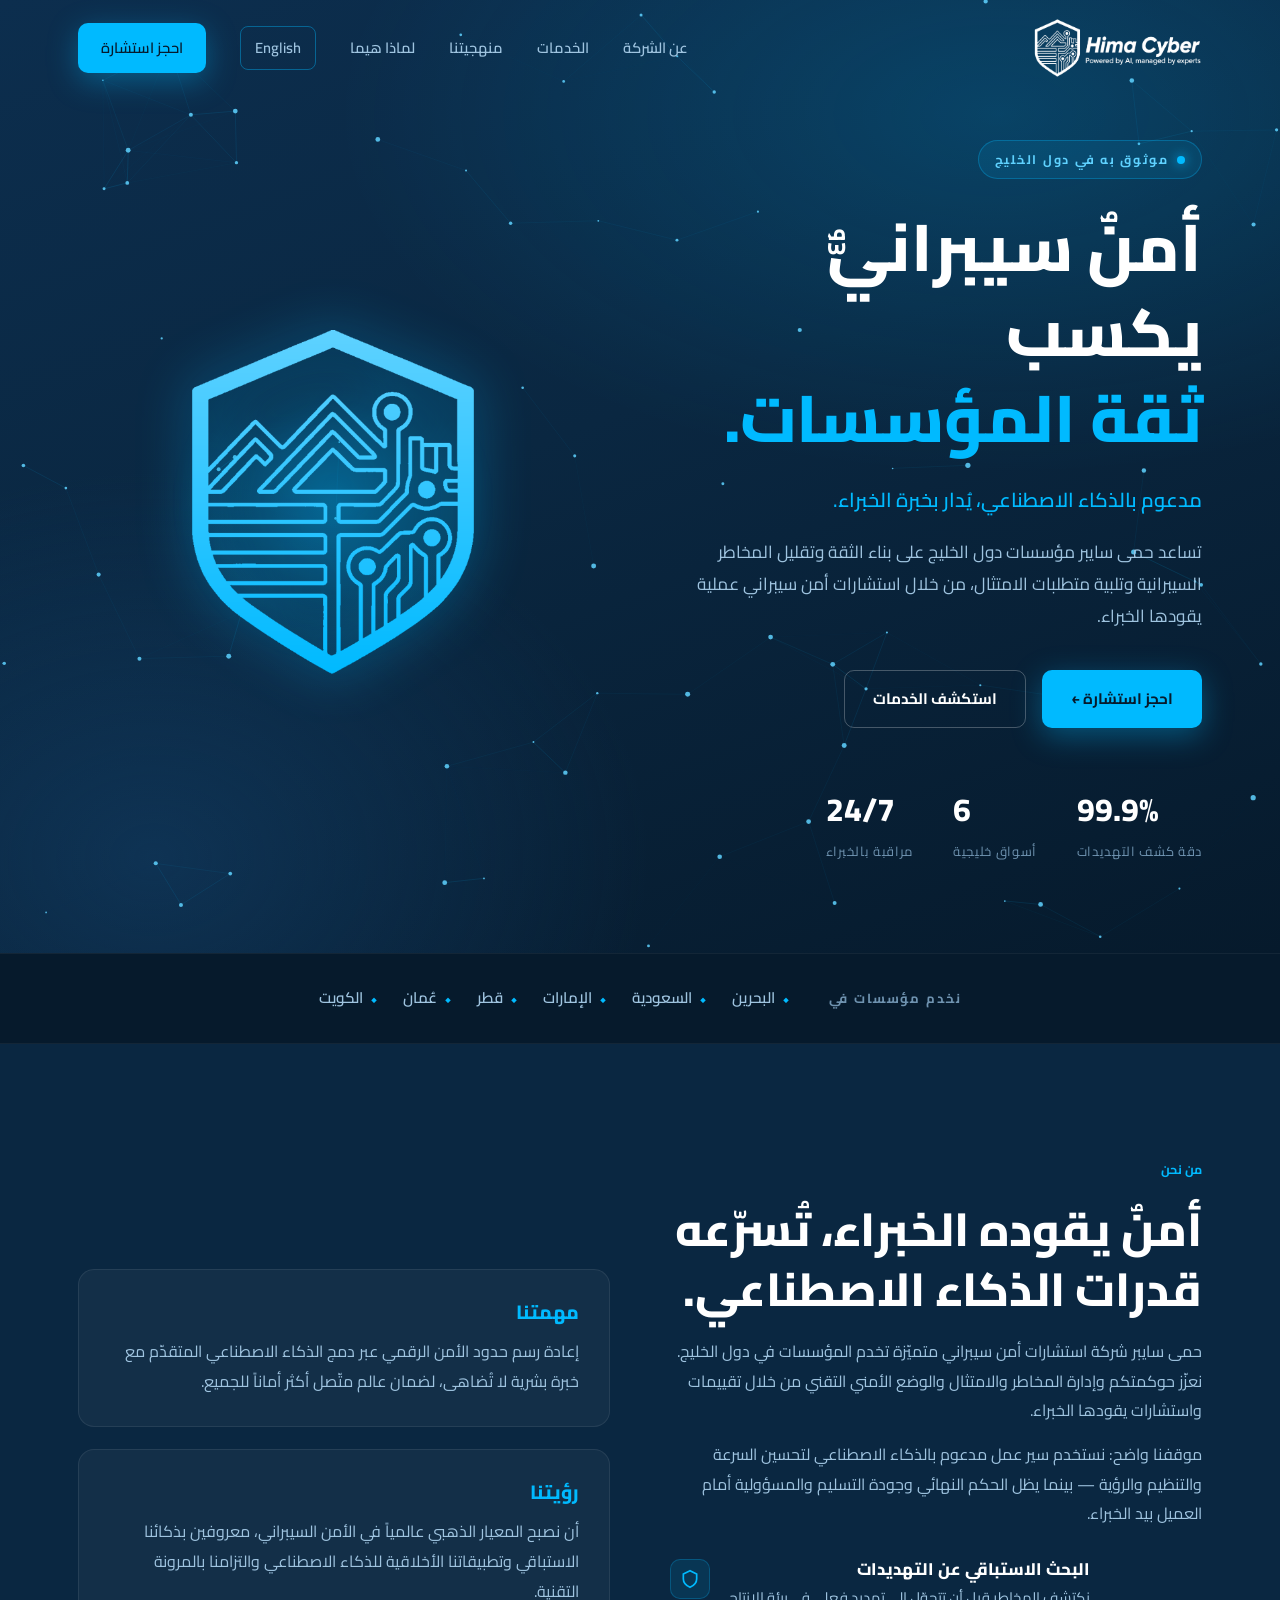
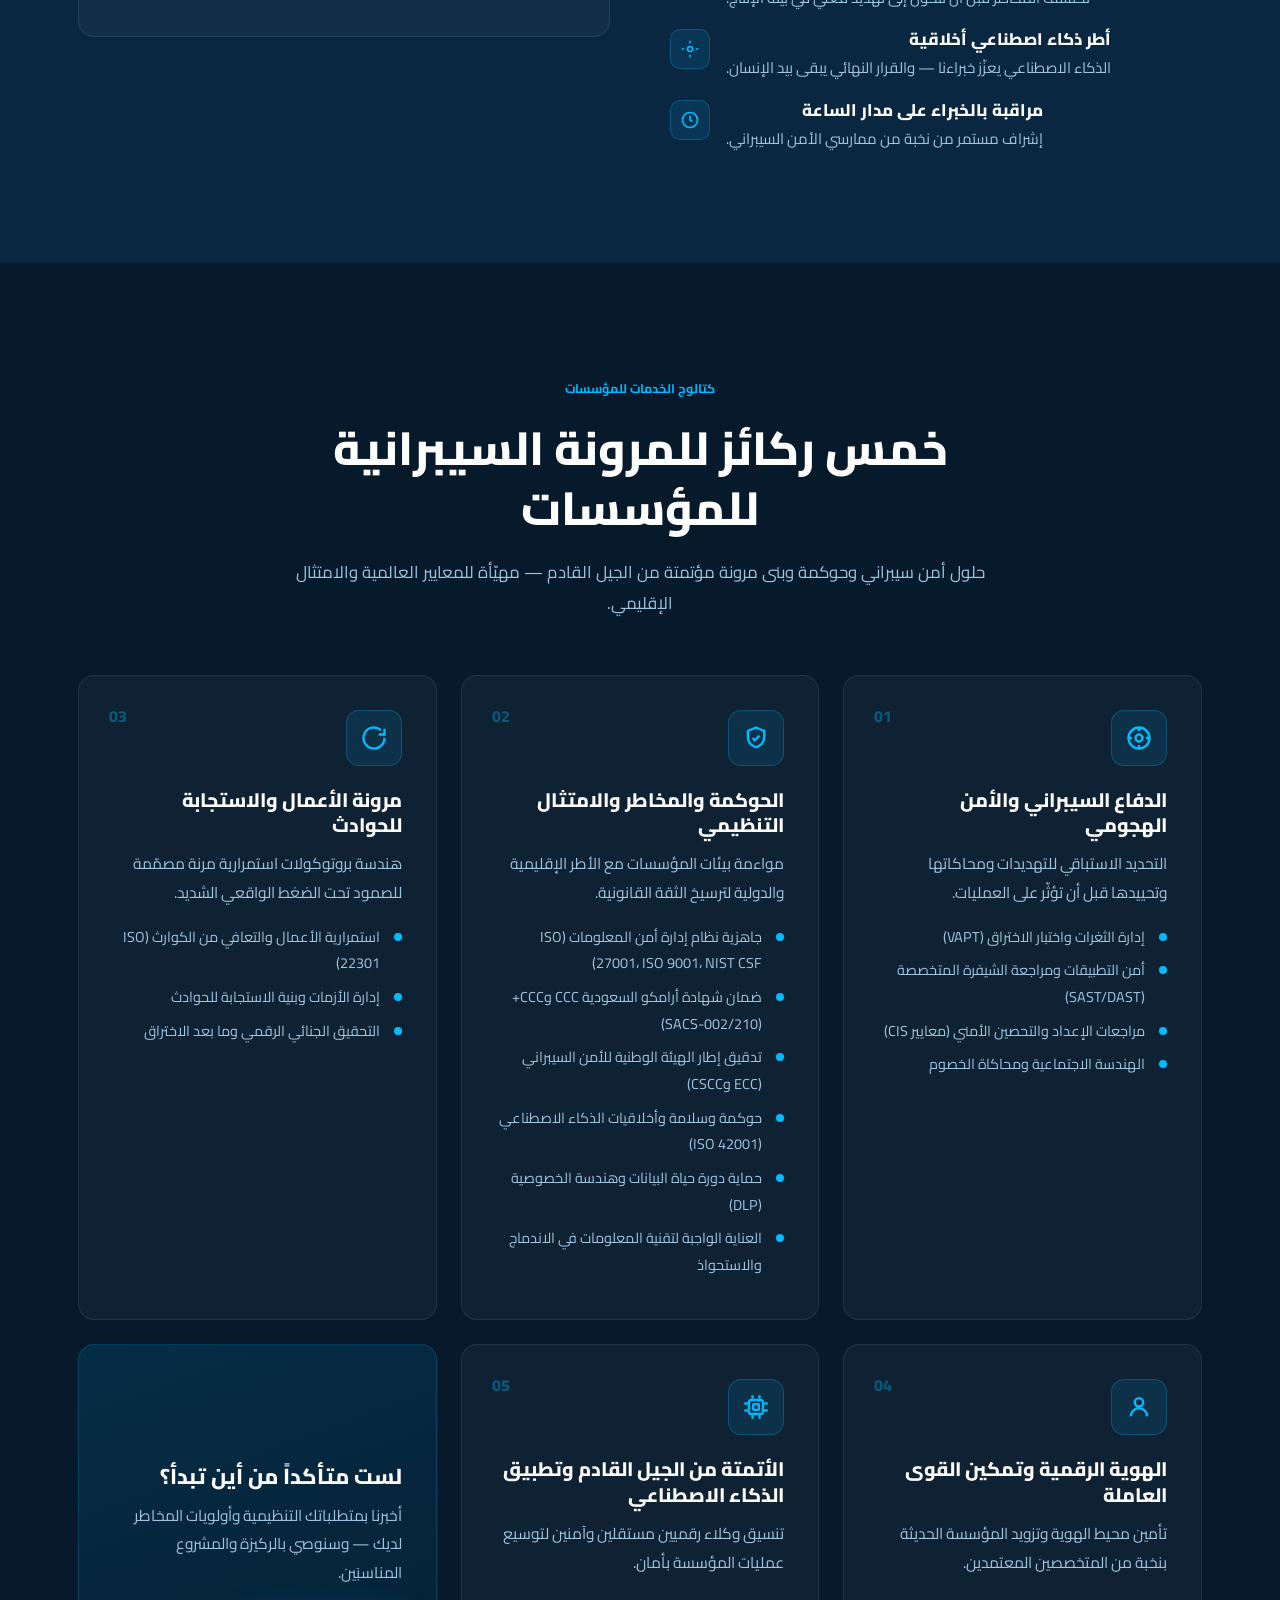
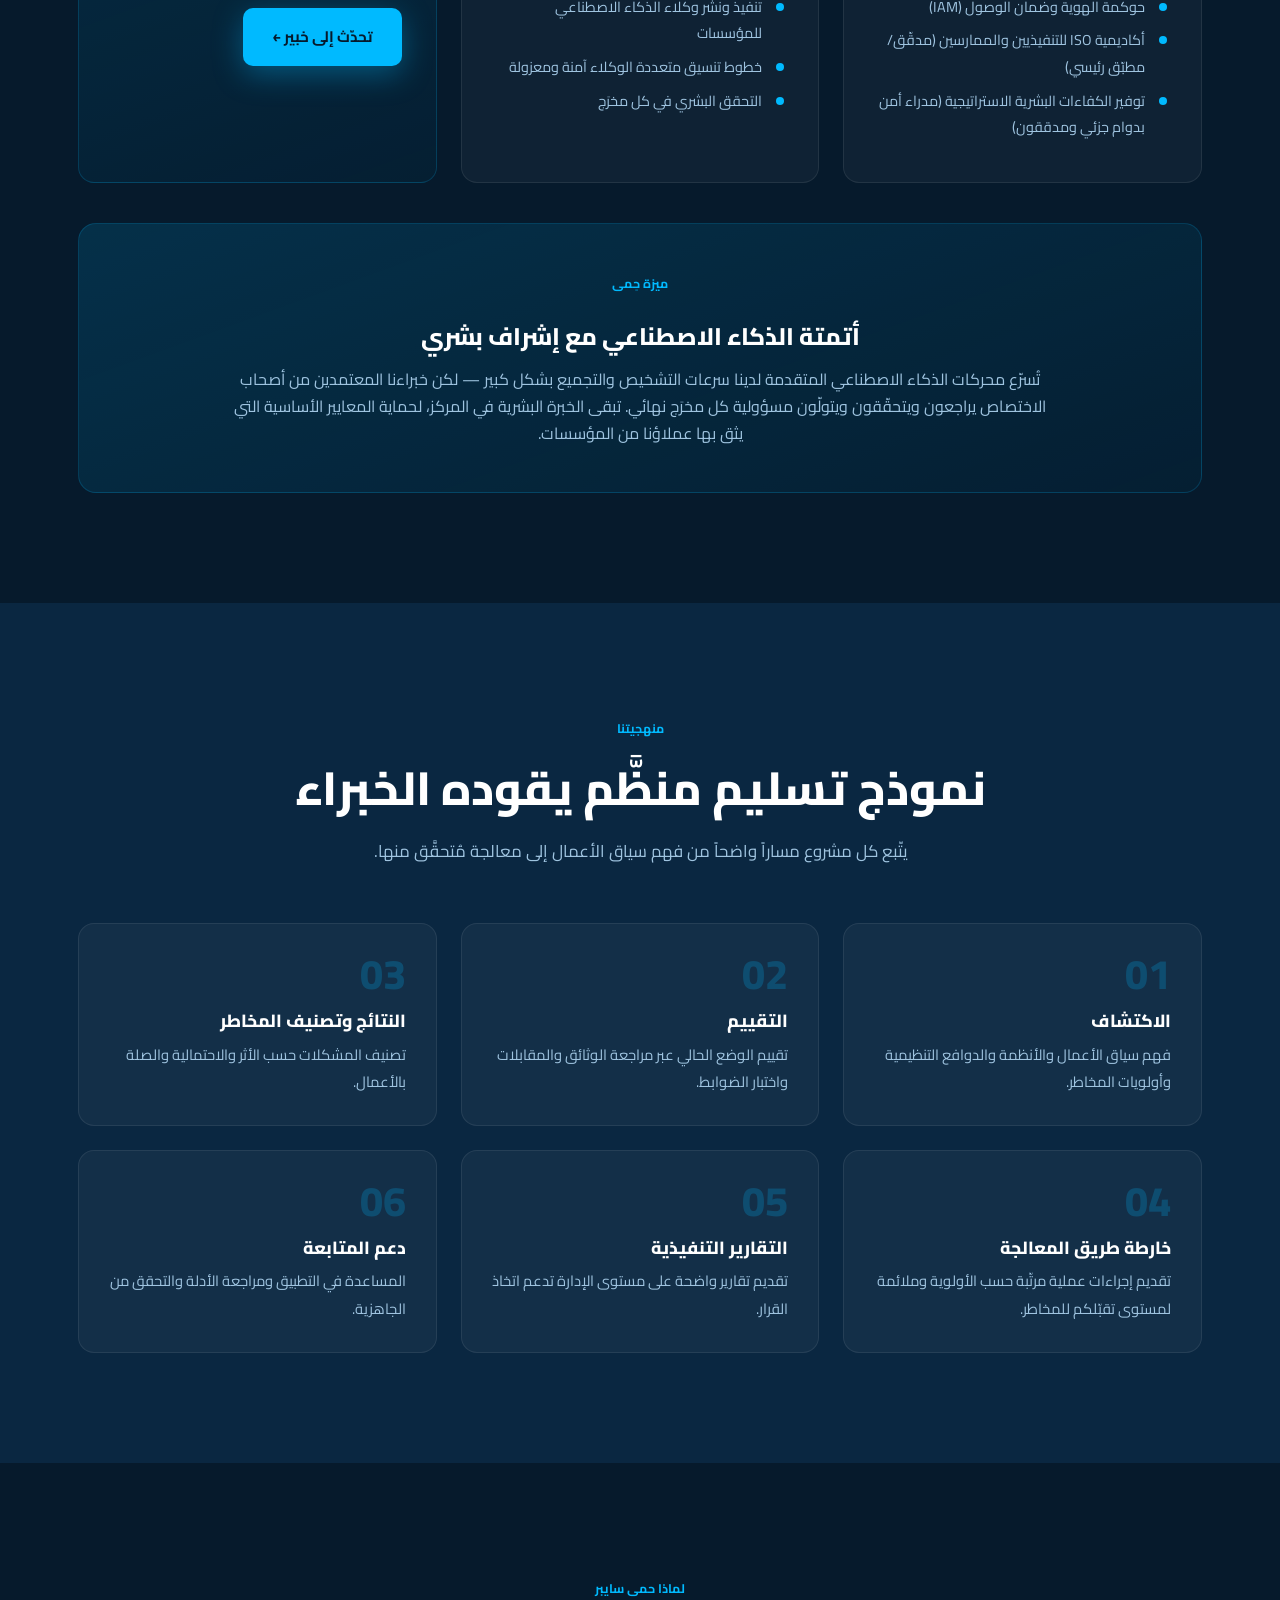
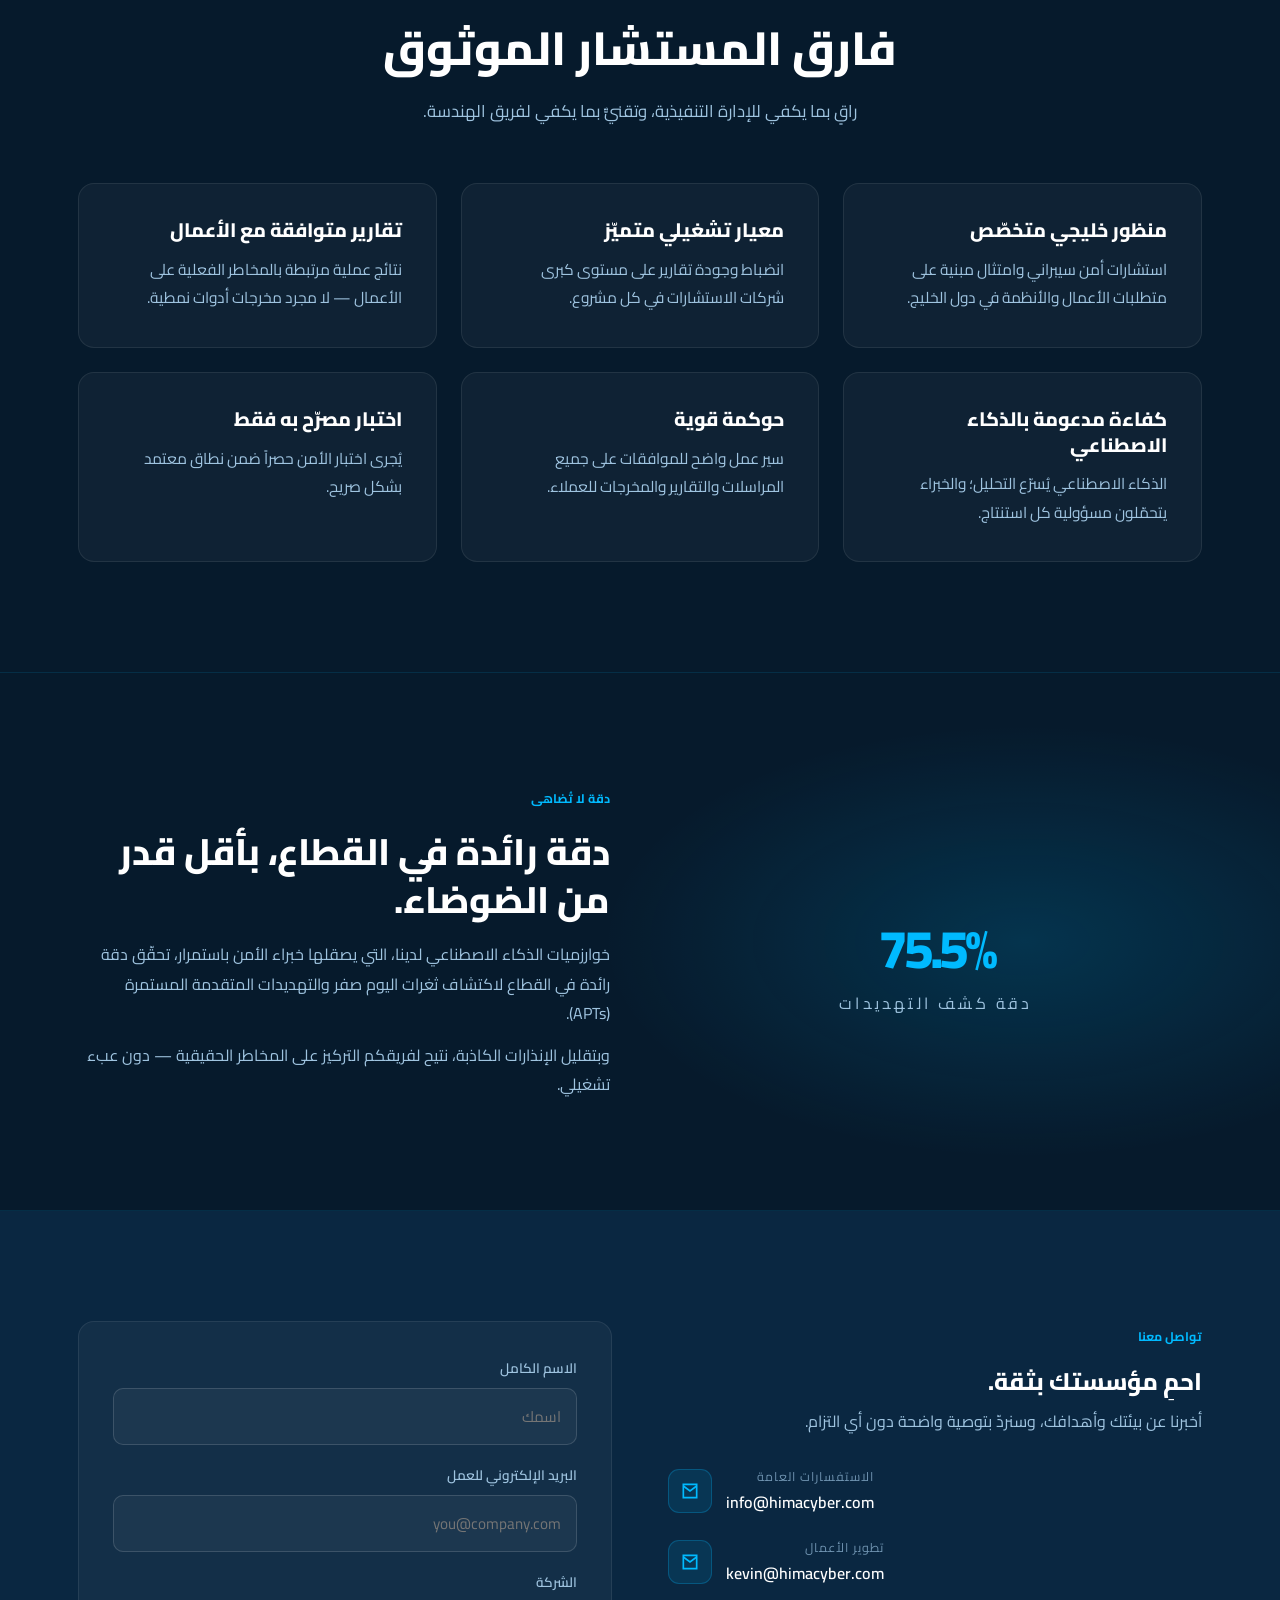
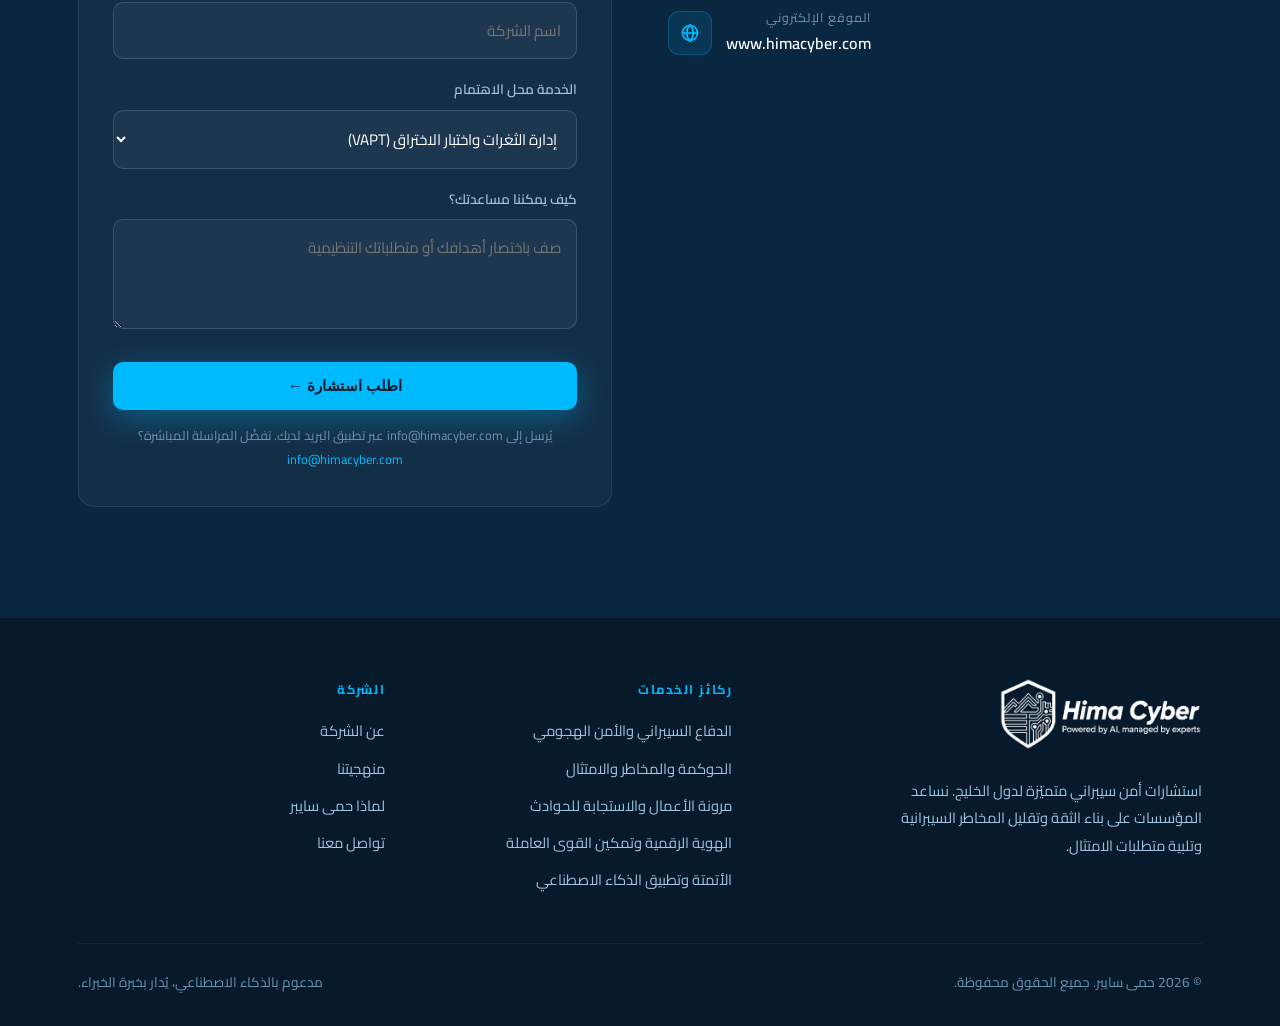
==== commit 8d2924a2: "Use official white logo with transparent background Replace the home-page logo with the user-provide" ====
--- a/ar/index.html
+++ b/ar/index.html
@@ -20,7 +20,7 @@
   <header class="nav" id="nav">
     <div class="container nav__inner">
       <a href="#home" class="nav__logo" aria-label="حمى سايبر — الرئيسية">
-        <img src="../assets/hima-logo-full.png?v=5" alt="Hima Cyber — Powered by AI, managed by experts" />
+        <img src="../assets/hima-logo-full.png?v=6" alt="Hima Cyber — Powered by AI, managed by experts" />
       </a>
       <nav class="nav__links" id="navLinks">
         <a href="#about">عن الشركة</a>
@@ -324,7 +324,7 @@
     <div class="container">
       <div class="footer__top">
         <div class="footer__brand">
-          <img src="../assets/hima-logo-full.png?v=5" alt="Hima Cyber — Powered by AI, managed by experts" />
+          <img src="../assets/hima-logo-full.png?v=6" alt="Hima Cyber — Powered by AI, managed by experts" />
           <p>استشارات أمن سيبراني متميّزة لدول الخليج. نساعد المؤسسات على بناء الثقة وتقليل المخاطر السيبرانية وتلبية متطلبات الامتثال.</p>
         </div>
         <div class="footer__col">
